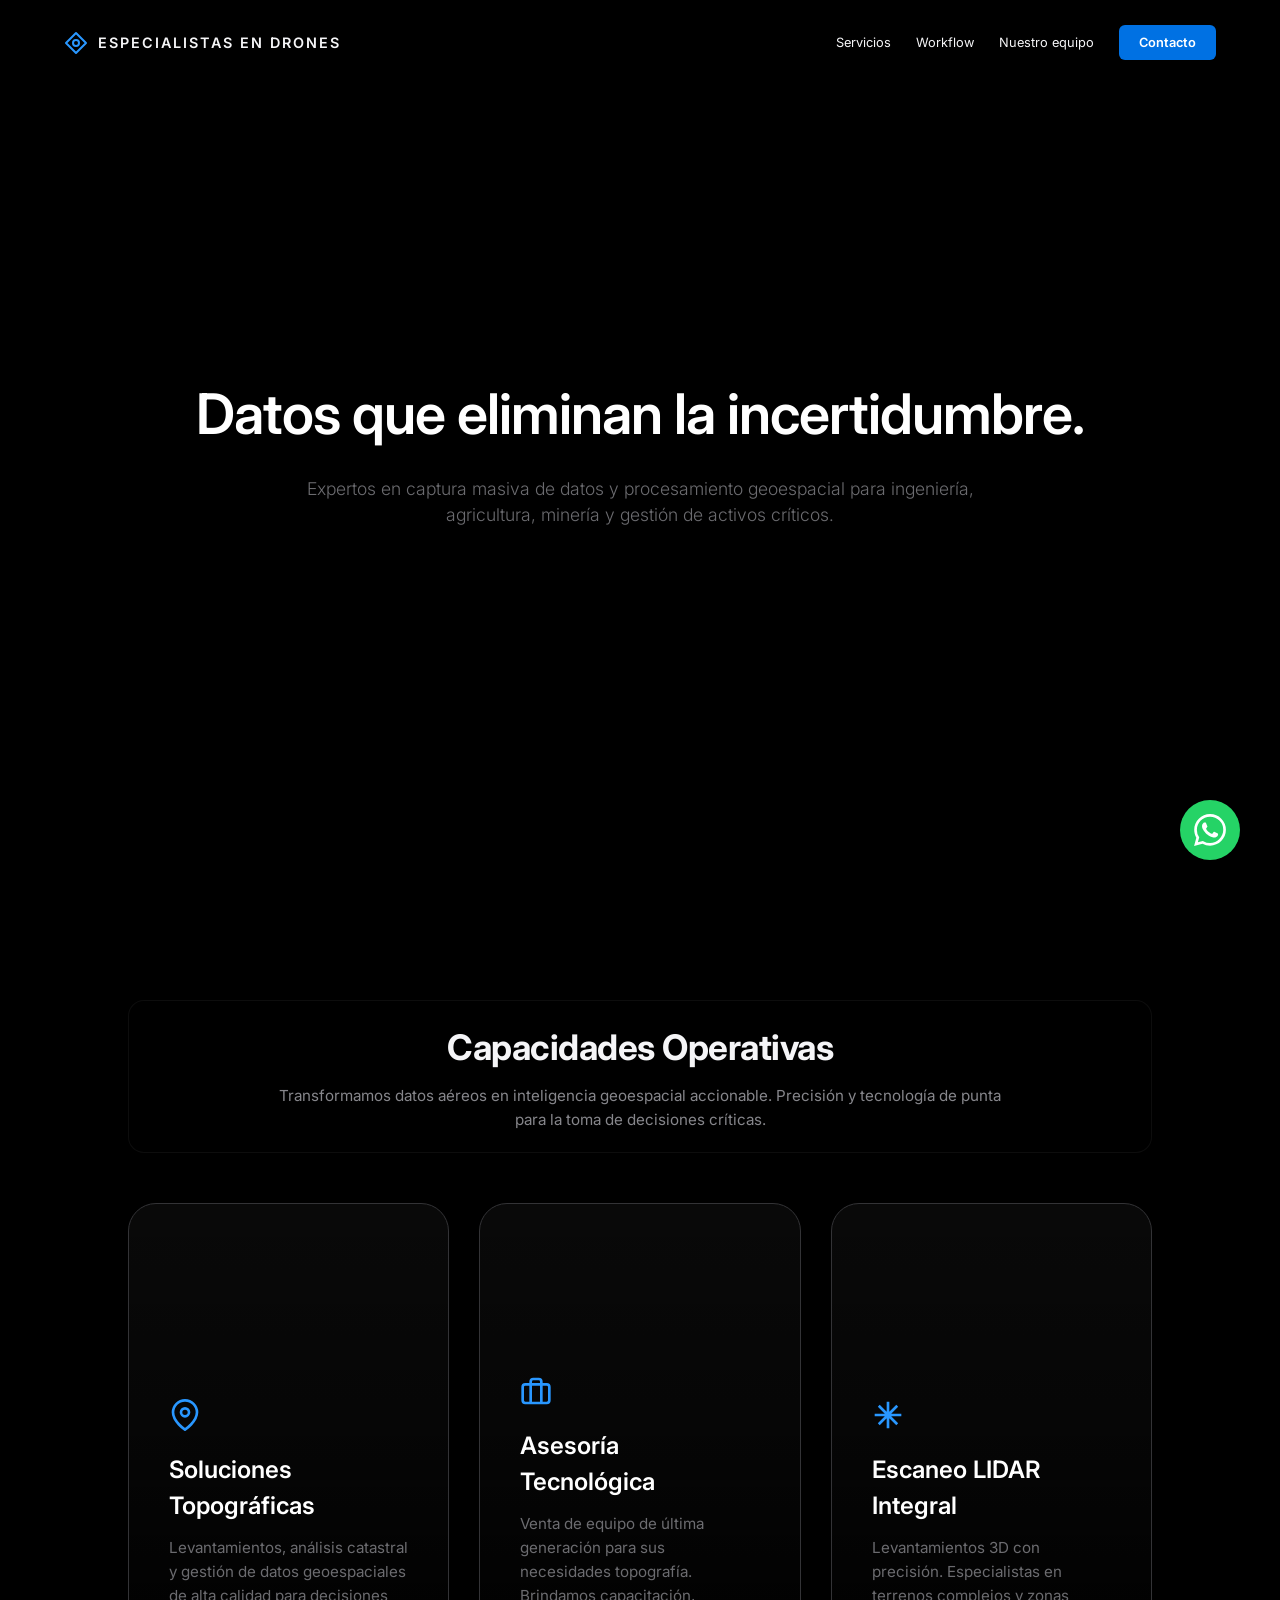
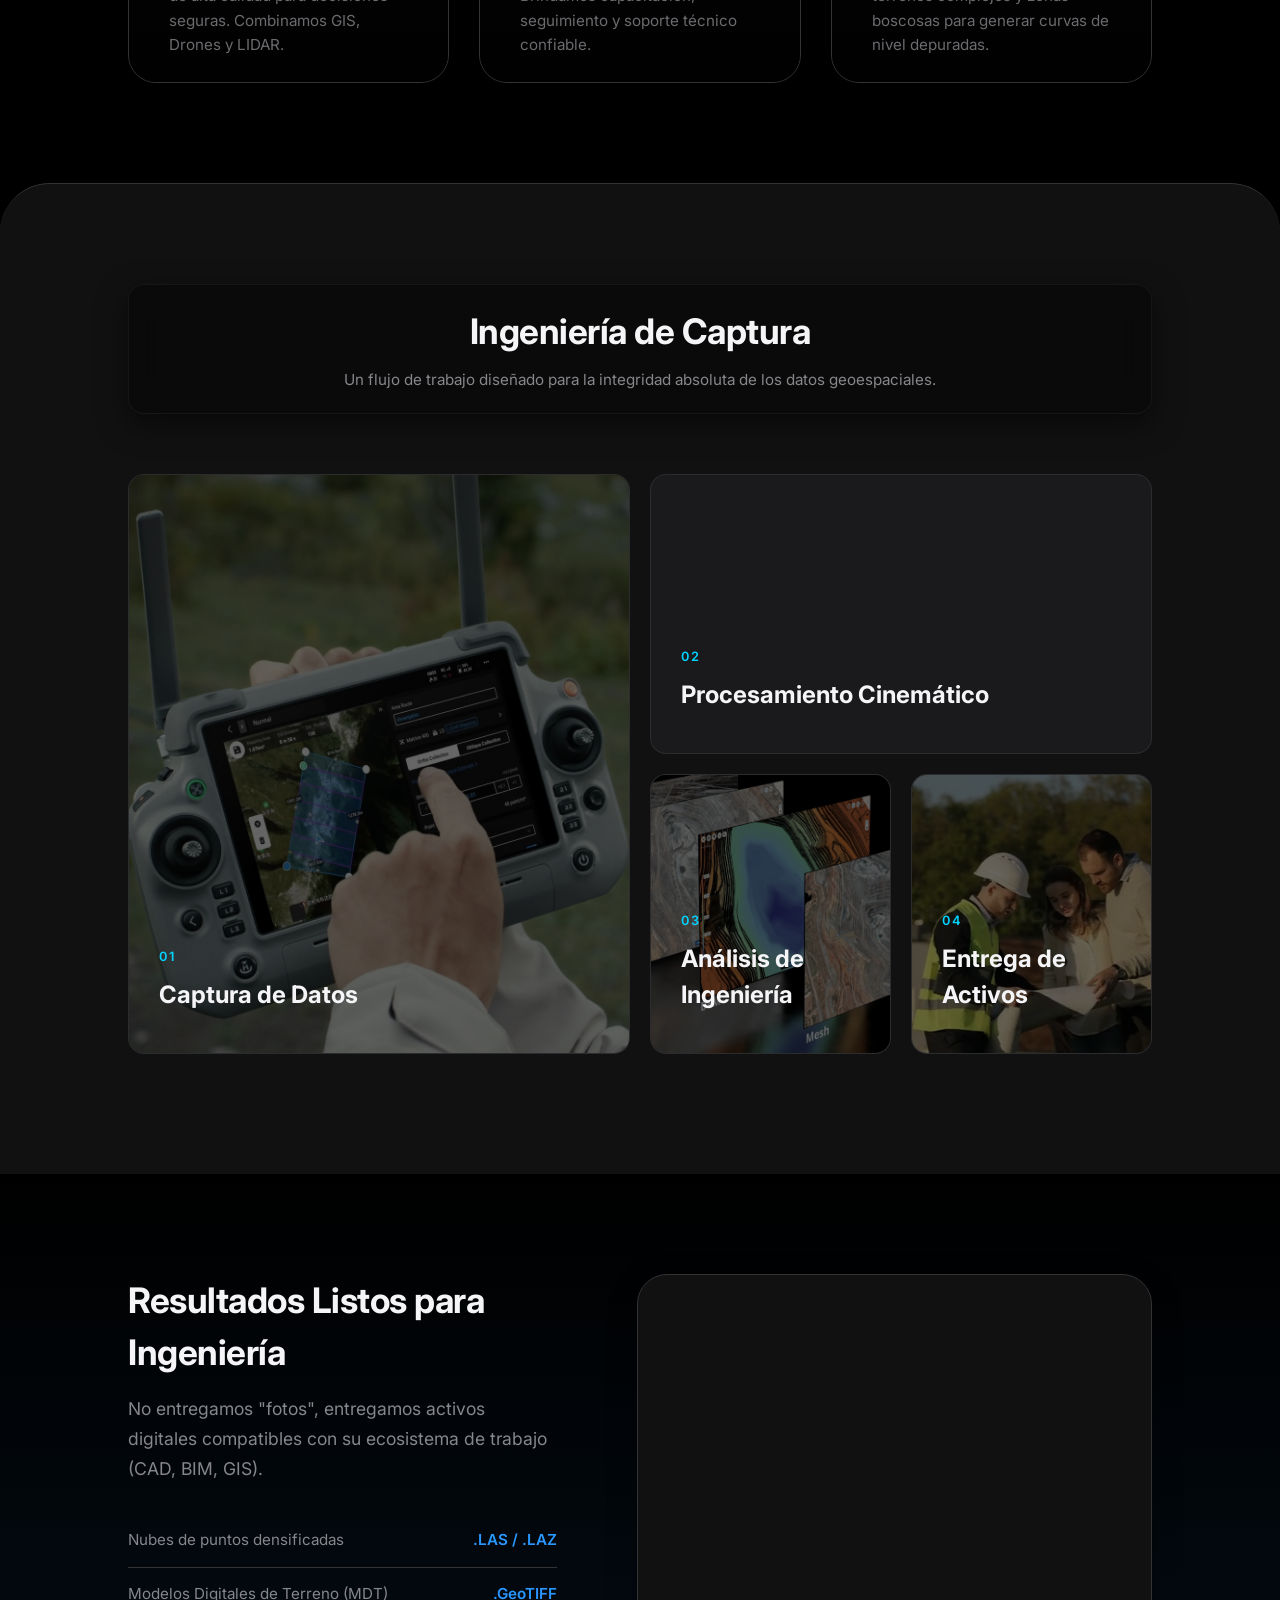
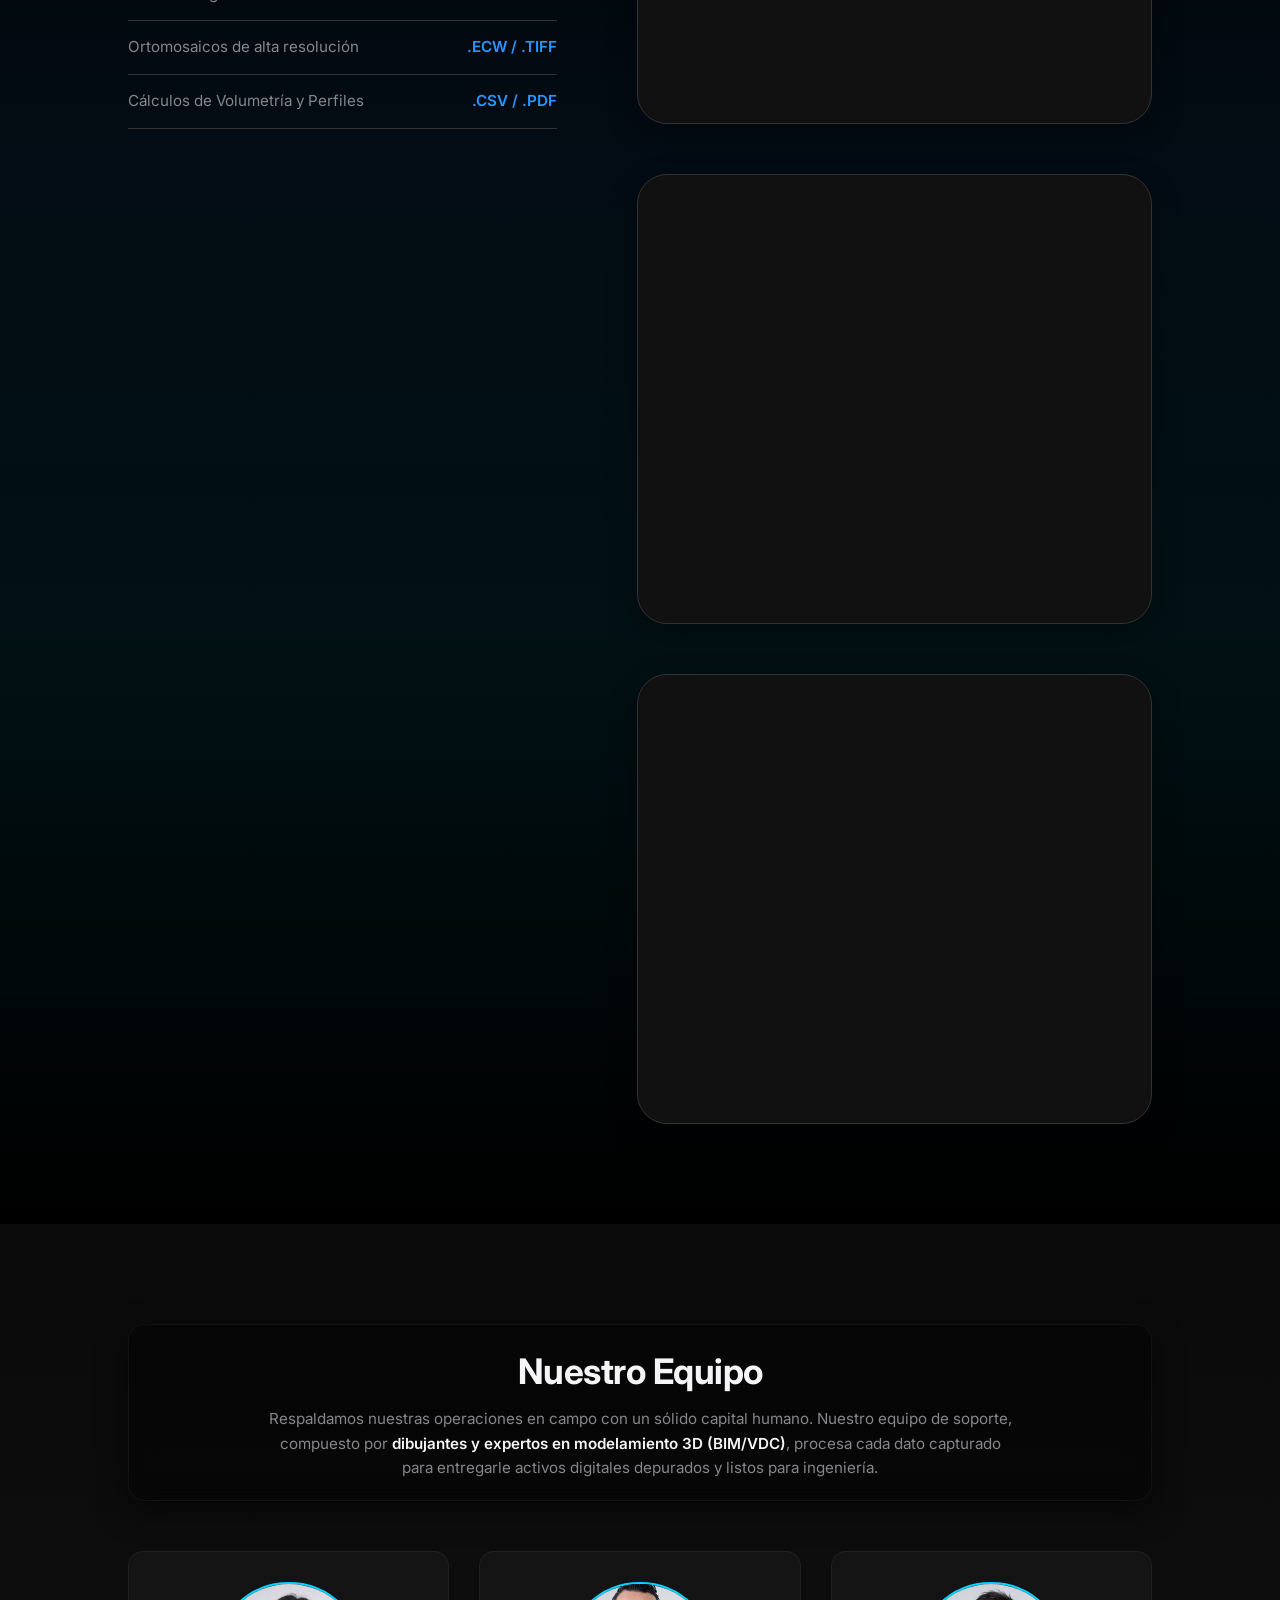
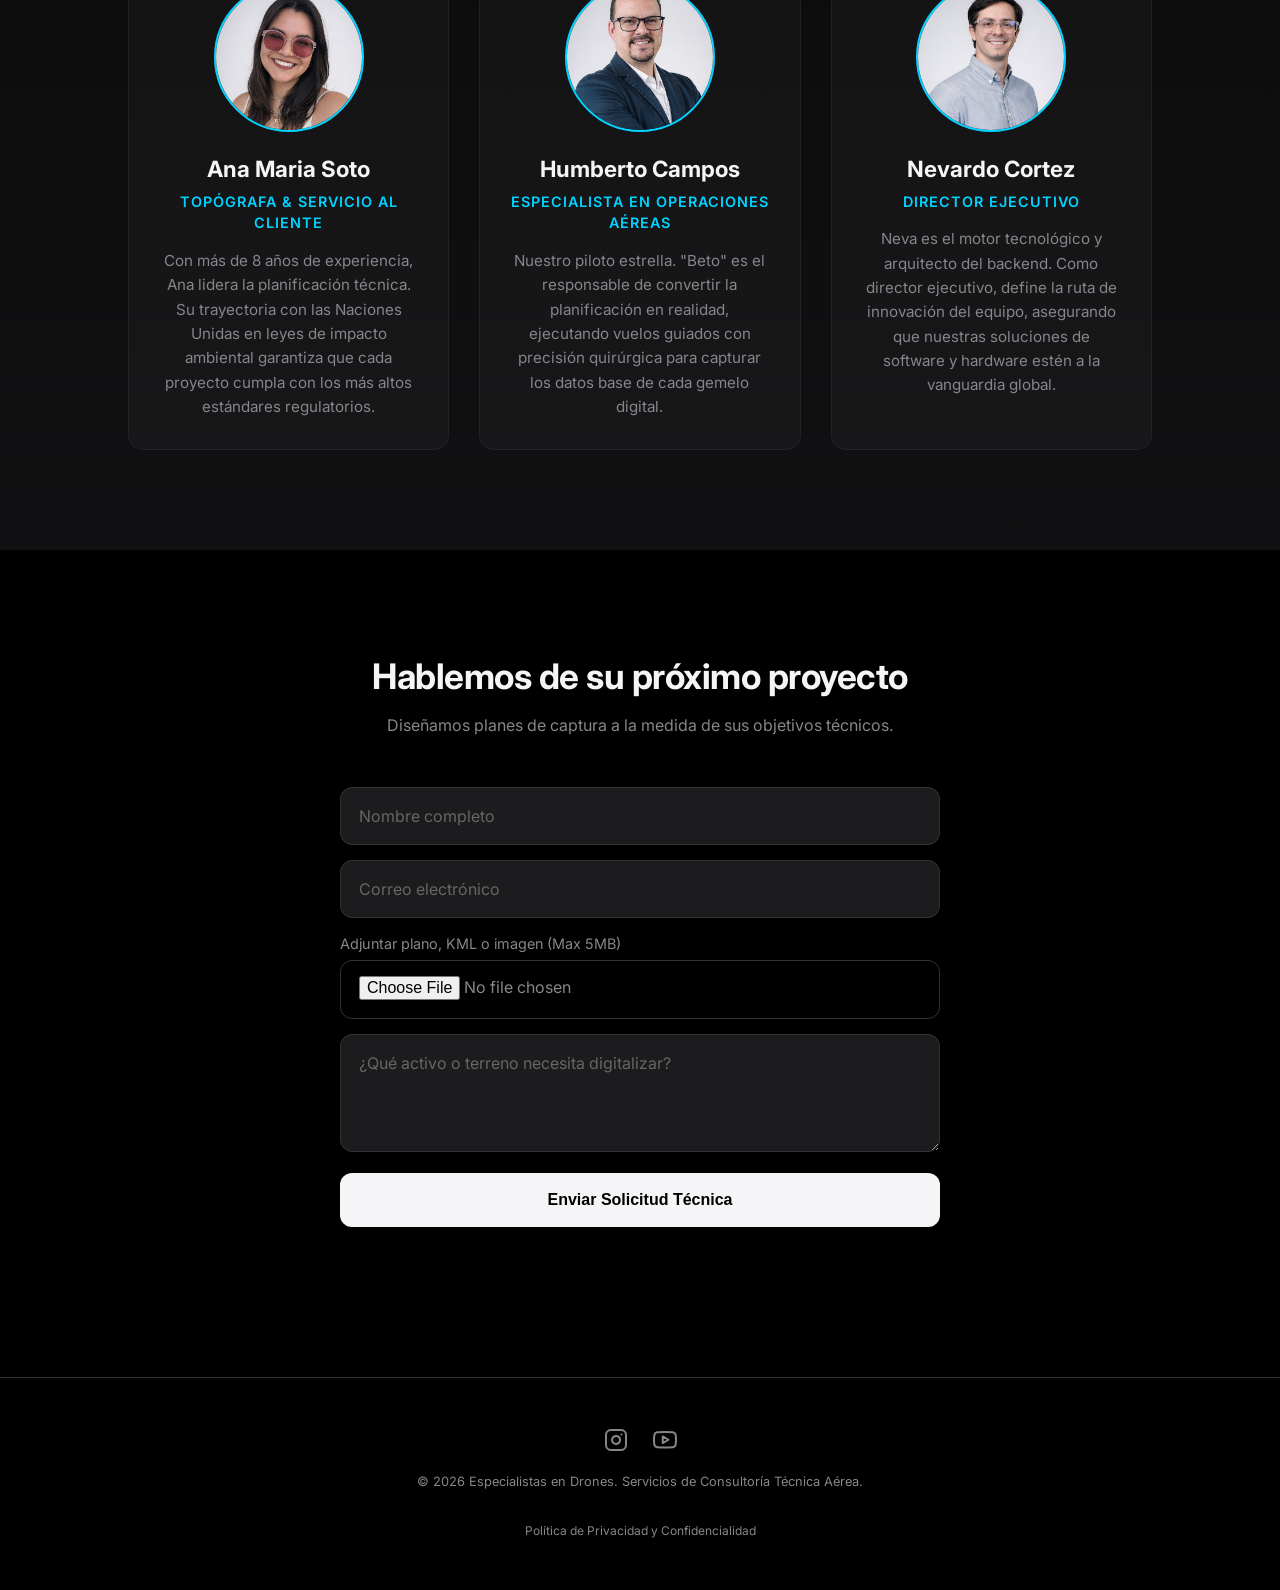
==== index.html @ 4f41a4c0 "Fucking legend" ====
<!DOCTYPE html>
<html lang="es">
<head>
    <meta charset="UTF-8">
    <meta name="viewport" content="width=device-width, initial-scale=1.0">
    <title>Consultoría en Inteligencia Aérea | Especialistas en Drones</title>
    
    <meta name="description" content="Expertos en captura masiva de datos y procesamiento geoespacial con drones para ingeniería, agricultura, minería y gestión de activos críticos en Costa Rica.">
    <meta name="keywords" content="drones, topografía, fotogrametría, LiDAR, inspección industrial, Costa Rica, gemelos digitales, agricultura de precisión">
    <meta name="author" content="Especialistas en Drones">

    <meta property="og:type" content="website">
    <meta property="og:url" content="https://www.especialistasendrones.com/">
    <meta property="og:title" content="Inteligencia Aérea y Especialistas en Drones">
    <meta property="og:description" content="Datos que eliminan la incertidumbre. Captura masiva de datos con drones para proyectos de alta precisión.">
    <meta property="og:image" content="https://www.especialistasendrones.com/media/preview.png">

    <script async src="https://www.googletagmanager.com/gtag/js?id=G-Q9BWERW66V"></script>
    
    <link href="https://fonts.googleapis.com/css2?family=Inter:wght@300;400;600&display=swap" rel="stylesheet">
    <link rel="icon" type="image/svg+xml" href="media/favicon.svg">
    <link rel="stylesheet" href="styles.css">
    <link rel="manifest" href="manifest.json">
    <link rel="preload" as="image" href="media/preview.png">
    
    <script src="main.js" defer></script>
</head>
<body>

    <div id="preloader">
        <svg class="loader-logo" viewBox="0 0 24 24" fill="none" stroke="#2997ff" stroke-width="2">
            <polygon points="12 2 2 12 12 22 22 12 12 2"></polygon>
            <circle cx="12" cy="12" r="3"></circle>
        </svg>
    </div>

    <nav>
        <a href="#inicio" class="logo">
            <svg viewBox="0 0 24 24" width="24" height="24" fill="none" stroke="currentColor" stroke-width="2" stroke-linecap="round" stroke-linejoin="round">
                <polygon points="12 2 2 12 12 22 22 12 12 2"></polygon>
                <circle cx="12" cy="12" r="3"></circle>
            </svg>
            Especialistas en Drones
        </a>
        <div class="nav-links">
            <a href="#servicios">Servicios</a>
            <a href="#workflow">Workflow</a>
            <a href="#equipo">Nuestro equipo</a>
            <a href="#contacto" class="nav-cta">Contacto</a>
        </div>
    </nav>

    <main>
        <header id="inicio" class="hero">
            <video autoplay loop muted playsinline class="hero-video">
                <source src="media/video/aerial-drone-flight.mp4" type="video/mp4">
                Tu navegador no soporta videos HTML5.
            </video>
            <div class="hero-overlay"></div>
            <div class="hero-content">
                <h1>Datos que eliminan la incertidumbre.</h1>
                <p>Expertos en captura masiva de datos y procesamiento geoespacial para ingeniería, agricultura, minería y gestión de activos críticos.</p>
            </div>
        </header>

        <section id="servicios" class="pilares">
            
            <div class="section-header reveal">
                <h2>Capacidades Operativas</h2>
                <p>Transformamos datos aéreos en inteligencia geoespacial accionable. Precisión y tecnología de punta para la toma de decisiones críticas.</p>
            </div>
            
            <div class="pilar-item reveal delay-1">
                <video loop muted playsinline class="pilar-video-bg">
                    <source src="media/video/soluciones-topograficas.mp4" type="video/mp4">
                </video>
                <div class="pilar-content">
                    <div class="pilar-icon">
                        <svg viewBox="0 0 24 24" width="32" height="32" fill="none" stroke="currentColor" stroke-width="2"><path d="M21 10c0 7-9 13-9 13s-9-6-9-13a9 9 0 0 1 18 0z"></path><circle cx="12" cy="10" r="3"></circle></svg>
                    </div>
                    <h3>Soluciones Topográficas</h3>
                    <p>Levantamientos, análisis catastral y gestión de datos geoespaciales de alta calidad para decisiones seguras. Combinamos GIS, Drones y LIDAR.</p>
                </div>
            </div>

            <div class="pilar-item reveal delay-2">
                <video loop muted playsinline class="pilar-video-bg">
                    <source src="media/video/equipos-topograficos.mp4" type="video/mp4">
                </video>
                <div class="pilar-content">
                    <div class="pilar-icon">
                        <svg viewBox="0 0 24 24" width="32" height="32" fill="none" stroke="currentColor" stroke-width="2"><rect x="2" y="7" width="20" height="14" rx="2" ry="2"></rect><path d="M16 21V5a2 2 0 0 0-2-2h-4a2 2 0 0 0-2 2v16"></path></svg>
                    </div>
                    <h3>Asesoría Tecnológica</h3>
                    <p>Venta de equipo de última generación para sus necesidades topografía. Brindamos capacitación, seguimiento y soporte técnico confiable.</p>
                </div>
            </div>

            <div class="pilar-item reveal delay-3">
                <video loop muted playsinline class="pilar-video-bg">
                    <source src="media/video/escaneo-lidar.mp4" type="video/mp4">
                </video>
                <div class="pilar-content">
                    <div class="pilar-icon">
                        <svg viewBox="0 0 24 24" width="32" height="32" fill="none" stroke="currentColor" stroke-width="2"><path d="M12 2v20M2 12h20M5.07 5.07l13.86 13.86M5.07 18.93L18.93 5.07"></path></svg>
                    </div>
                    <h3>Escaneo LIDAR Integral</h3>
                    <p>Levantamientos 3D con precisión. Especialistas en terrenos complejos y zonas boscosas para generar curvas de nivel depuradas.</p>
                </div>
            </div>

        </section>

        <section id="workflow" class="workflow">
            <div class="section-header reveal">
                <h2>Ingeniería de Captura</h2>
                <p>Un flujo de trabajo diseñado para la integridad absoluta de los datos geoespaciales.</p>
            </div>

            <div class="bento-grid">
                <div class="bento-item step-captura reveal">
                    <div class="bento-bg" style="background-image: url('media/images/workflow-1.jpg');"></div>
                    <div class="bento-content">
                        <span class="step-num">01</span>
                        <h3>Captura de Datos</h3>
                        <div class="bento-hover-info">
                            <p>Planificación de vuelo autónomo optimizado. Utilizamos sensores LiDAR de grado topográfico y fotogrametría de alta resolución para capturar cada detalle del terreno.</p>
                        </div>
                    </div>
                </div>

                <div class="bento-item step-proceso reveal delay-1">
                    <div class="bento-bg" style="background-image: url('media/images/workflow-2.jpg');"></div>
                    <div class="bento-content">
                        <span class="step-num">02</span>
                        <h3>Procesamiento Cinemático</h3>
                        <div class="bento-hover-info">
                            <p>Computación de nubes de puntos con correcciones PPK/RTK para garantizar precisión y fidelidad absoluta en el modelo digital.</p>
                        </div>
                    </div>
                </div>

                <div class="bento-item step-analisis reveal delay-2">
                    <div class="bento-bg" style="background-image: url('media/images/workflow-3.jpg');"></div>
                    <div class="bento-content">
                        <span class="step-num">03</span>
                        <h3>Análisis de Ingeniería</h3>
                        <div class="bento-hover-info">
                            <p>Interpretación técnica de los activos, generación de curvas de nivel depuradas y reportes de volumen específicos para su industria.</p>
                        </div>
                    </div>
                </div>

                <div class="bento-item step-entrega reveal delay-3">
                    <div class="bento-bg" style="background-image: url('media/images/workflow-4.jpg');"></div>
                    <div class="bento-content">
                        <span class="step-num">04</span>
                        <h3>Entrega de Activos</h3>
                        <div class="bento-hover-info">
                            <p>Despliegue de resultados en formatos nativos (CAD, GIS, BIM) listos para la toma de decisiones inmediata.</p>
                        </div>
                    </div>
                </div>
            </div>
        </section>

        <section class="entregables reveal">
            <div class="entregables-texto">
                <h2>Resultados Listos para Ingeniería</h2>
                <p>No entregamos "fotos", entregamos activos digitales compatibles con su ecosistema de trabajo (CAD, BIM, GIS).</p>
                <ul class="file-list">
                    <li>Nubes de puntos densificadas <span class="file-type">.LAS / .LAZ</span></li>
                    <li>Modelos Digitales de Terreno (MDT) <span class="file-type">.GeoTIFF</span></li>
                    <li>Ortomosaicos de alta resolución <span class="file-type">.ECW / .TIFF</span></li>
                    <li>Cálculos de Volumetría y Perfiles <span class="file-type">.CSV / .PDF</span></li>
                </ul>
            </div>
            
            <div class="entregables-media">
                <div class="mesh-container">
                    <iframe width="650" height="400"
                        frameborder="0" scrolling="no" allowfullscreen allow="autoplay; xr-spatial-tracking"
                        src="https://arcg.is/0OzL5L0">
                    </iframe>
                </div>
                
                <div class="mesh-container">
                    <iframe title="Topographic Drone Mapping 2" 
                        frameborder="0" allowfullscreen allow="autoplay; fullscreen; xr-spatial-tracking" 
                        src="https://sketchfab.com/models/1a8837d2c77f4400a0893ae1c15e305-7/embed?autostart=0&ui_theme=dark&ui_infos=0">
                    </iframe>
                </div>

                <div class="mesh-container">
                    <iframe title="Topographic Drone Mapping 3" 
                        frameborder="0" allowfullscreen allow="autoplay; fullscreen; xr-spatial-tracking" 
                        src="https://sketchfab.com/models/1a8837d2c77f4400a0893ae1c15e305-7/embed?autostart=0&ui_theme=dark&ui_infos=0">
                    </iframe>
                </div>
            </div>
        </section>

        <section id="equipo" class="team-section">
            <div class="section-header reveal">
                <h2>Nuestro Equipo</h2>
                <p>Respaldamos nuestras operaciones en campo con un sólido capital humano. Nuestro equipo de soporte, compuesto por <b>dibujantes y expertos en modelamiento 3D (BIM/VDC)</b>, procesa cada dato capturado para entregarle activos digitales depurados y listos para ingeniería.</p>
            </div>

            <div class="team-grid">
                <div class="team-card reveal delay-1">
                    <div class="member-img-container">
                        <img src="media/images/team/Ana.jpeg" alt="Ana Maria Soto" class="member-img">
                    </div>
                    <div class="member-info">
                        <h3>Ana Maria Soto</h3>
                        <span class="role">Topógrafa & Servicio al Cliente</span>
                        <p>Con más de 8 años de experiencia, Ana lidera la planificación técnica. Su trayectoria con las Naciones Unidas en leyes de impacto ambiental garantiza que cada proyecto cumpla con los más altos estándares regulatorios.</p>
                    </div>
                </div>

                <div class="team-card reveal delay-2">
                    <div class="member-img-container">
                        <img src="media/images/team/Beto.jpeg" alt="Humberto Campos" class="member-img">
                    </div>
                    <div class="member-info">
                        <h3>Humberto Campos</h3>
                        <span class="role">Especialista en Operaciones Aéreas</span>
                        <p>Nuestro piloto estrella. "Beto" es el responsable de convertir la planificación en realidad, ejecutando vuelos guiados con precisión quirúrgica para capturar los datos base de cada gemelo digital.</p>
                    </div>
                </div>

                <div class="team-card reveal delay-3">
                    <div class="member-info">
                        <div class="member-img-container">
                            <img src="media/images/team/Neva.jpeg" alt="Nevardo Cortez" class="member-img">
                        </div>
                        <h3>Nevardo Cortez</h3>
                        <span class="role">Director Ejecutivo</span>
                        <p>Neva es el motor tecnológico y arquitecto del backend. Como director ejecutivo, define la ruta de innovación del equipo, asegurando que nuestras soluciones de software y hardware estén a la vanguardia global.</p>
                    </div>
                </div>
            </div>
        </section>

        <section id="contacto" class="contact">
            <h2>Hablemos de su próximo proyecto</h2>
            <p>Diseñamos planes de captura a la medida de sus objetivos técnicos.</p>
            <div class="form-card reveal">
                <form id="mi-formulario">
                    <input type="text" id="nombre" placeholder="Nombre completo" required>
                    <input type="email" id="email" placeholder="Correo electrónico" required>
                    
                    <label style="display: block; margin-bottom: 5px; color: var(--text-muted); font-size: 0.9rem;">Adjuntar plano, KML o imagen (Max 5MB)</label>
                    <input type="file" id="archivo" accept=".pdf,.kml,.kmz,.dwg,.jpg,.png" style="background: var(--bg-main); cursor: pointer; color: var(--text-muted); padding-top: 15px;">
                    
                    <textarea rows="4" id="mensaje" placeholder="¿Qué activo o terreno necesita digitalizar?" required></textarea>
                    <button type="submit" id="btn-submit" class="btn-submit">Enviar Solicitud Técnica</button>
                </form>
            </div>
        </section>
    </main>

    <footer>
        <div class="social-links">
            <a href="https://instagram.com/tu_usuario" target="_blank" rel="noopener noreferrer" aria-label="Instagram">
                <svg viewBox="0 0 24 24" width="24" height="24" stroke="currentColor" stroke-width="2" fill="none" stroke-linecap="round" stroke-linejoin="round"><rect x="2" y="2" width="20" height="20" rx="5" ry="5"></rect><path d="M16 11.37A4 4 0 1 1 12.63 8 4 4 0 0 1 16 11.37z"></path><line x1="17.5" y1="6.5" x2="17.51" y2="6.5"></line></svg>
            </a>
            <a href="https://youtube.com/tu_canal" target="_blank" rel="noopener noreferrer" aria-label="YouTube">
                <svg viewBox="0 0 24 24" width="24" height="24" stroke="currentColor" stroke-width="2" fill="none" stroke-linecap="round" stroke-linejoin="round"><path d="M22.54 6.42a2.78 2.78 0 0 0-1.94-2C18.88 4 12 4 12 4s-6.88 0-8.6.46a2.78 2.78 0 0 0-1.94 2A29 29 0 0 0 1 11.75a29 29 0 0 0 .46 5.33A2.78 2.78 0 0 0 3.4 19c1.72.46 8.6.46 8.6.46s6.88 0 8.6-.46a2.78 2.78 0 0 0 1.94-2 29 29 0 0 0 .46-5.25 29 29 0 0 0-.46-5.33z"></path><polygon points="9.75 15.02 15.5 11.75 9.75 8.48 9.75 15.02"></polygon></svg>
            </a>
        </div>
        <p>&copy; 2026 Especialistas en Drones. Servicios de Consultoría Técnica Aérea.</p>

        <p style="margin-top: 10px;">
            <a href="privacidad.html" style="color: var(--text-muted); text-decoration: none; font-size: 0.75rem; transition: color 0.3s;">
                Política de Privacidad y Confidencialidad
            </a>
        </p>
        
        <a href="https://wa.me/50683530842?text=Hola,%20me%20gustaría%20solicitar%20información." class="whatsapp-float" target="_blank" rel="noopener noreferrer">
            <svg viewBox="0 0 24 24" width="32" height="32" fill="white"><path d="M17.472 14.382c-.297-.149-1.758-.867-2.03-.967-.273-.099-.471-.148-.67.15-.197.297-.767.966-.94 1.164-.173.199-.347.223-.644.075-.297-.15-1.255-.463-2.39-1.475-.883-.788-1.48-1.761-1.653-2.059-.173-.297-.018-.458.13-.606.134-.133.298-.347.446-.52.149-.174.198-.298.298-.497.099-.198.05-.371-.025-.52-.075-.149-.669-1.612-.916-2.207-.242-.579-.487-.5-.669-.51a12.8 12.8 0 0 0-.57-.01c-.198 0-.52.074-.792.372-.272.297-1.04 1.016-1.04 2.479 0 1.462 1.065 2.875 1.213 3.074.149.198 2.096 3.2 5.077 4.487.709.306 1.262.489 1.694.625.712.227 1.36.195 1.871.118.571-.085 1.758-.719 2.006-1.413.248-.694.248-1.289.173-1.413-.074-.124-.272-.198-.57-.347m-5.421 7.403h-.004a9.87 9.87 0 0 1-5.031-1.378l-.361-.214-3.741.982.998-3.648-.235-.374a9.86 9.86 0 0 1-1.51-5.26c.001-5.45 4.436-9.884 9.888-9.884 2.64 0 5.122 1.03 6.988 2.898a9.825 9.825 0 0 1 2.893 6.994c-.003 5.45-4.437 9.884-9.885 9.884m8.413-18.297A11.815 11.815 0 0 0 12.05 0C5.495 0 .16 5.335.157 11.892c0 2.096.547 4.142 1.588 5.945L.057 24l6.305-1.654a11.882 11.882 0 0 0 5.683 1.448h.005c6.554 0 11.89-5.335 11.893-11.893a11.821 11.821 0 0 0-3.48-8.413Z"/></svg>
        </a>
    </footer>

</body>
</html>
---- styles.css ----
/* ========================================= */
/* PALETA DARK MODE & VARIABLES              */
/* ========================================= */

#preloader {
    position: fixed; top: 0; left: 0; width: 100%; height: 100%;
    background: #000; z-index: 9999; display: flex; justify-content: center; align-items: center;
    transition: opacity 0.6s ease, visibility 0.6s;
}
.loader-logo { width: 50px; animation: pulse-blue 1.5s infinite ease-in-out; }

@keyframes pulse-blue {
    0%, 100% { transform: scale(1); filter: drop-shadow(0 0 5px var(--accent-blue)); }
    50% { transform: scale(1.2); filter: drop-shadow(0 0 20px var(--accent-blue)); }
}

:root {
    --bg-main: #000000;
    --bg-secondary: #111111;
    --bg-tertiary: #1c1c1e;
    --text-main: #f5f5f7;
    --text-muted: #86868b;
    --accent-blue: #2997ff;
    --accent: #00d4ff; 
    --border: #333336;
}

* { margin: 0; padding: 0; box-sizing: border-box; scroll-behavior: smooth; }

body { 
    font-family: 'Inter', sans-serif; 
    color: var(--text-main); 
    line-height: 1.5; 
    background: var(--bg-main);
    -webkit-font-smoothing: antialiased; 
}

/* ========================================= */
/* TIPOGRAFÍA GLOBAL & EFECTO STICKY (GLASS) */
/* ========================================= */
h2 { font-size: 2.2rem; color: var(--text-main); margin-bottom: 10px; letter-spacing: -0.5px; }

.section-header { 
    text-align: center; 
    width: 100%;
    margin: 0 auto 40px auto; 
    
    /* Magia del Sticky Scroll */
    position: sticky;
    top: 68px; 
    z-index: 20;
    padding: 20px 5%;
    
    /* Efecto Transparente / Glassmorphism */
    background: rgba(0, 0, 0, 0.4); 
    backdrop-filter: blur(16px);
    -webkit-backdrop-filter: blur(16px);
    border-radius: 16px; 
    border: 1px solid rgba(255, 255, 255, 0.05); 
    box-shadow: 0 10px 30px rgba(0,0,0,0.5);
}

.section-header p {
    max-width: 750px;
    margin: 10px auto 0;
    line-height: 1.6;
    font-size: 0.95rem;
    color: var(--text-muted);
}

.section-header b {
    color: var(--text-main); 
    font-weight: 600;
}

/* Regla para que el título en Servicios ocupe todo el ancho del Grid */
.pilares .section-header {
    grid-column: 1 / -1;
    margin-bottom: 20px;
}

/* ========================================= */
/* NAVEGACIÓN                                */
/* ========================================= */
nav {
    position: fixed; width: 100%; display: flex; justify-content: space-between; align-items: center;
    padding: 25px 5%; /* Un poco más despacio al inicio para que respire */
    background: transparent; /* Totalmente transparente arriba */
    z-index: 1000;
    border-bottom: 1px solid transparent; /* Sin línea abajo al inicio */
    transition: all 0.4s ease; /* Transición súper suave */
}

/* Esta clase se agregará dinámicamente con JavaScript al hacer scroll */
nav.nav-scrolled {
    padding: 15px 5%; /* Se hace un poquito más delgada al bajar */
    background: rgba(0, 0, 0, 0.85); 
    backdrop-filter: blur(20px);
    -webkit-backdrop-filter: blur(20px);
    border-bottom: 1px solid var(--border);
}

.logo { font-weight: 600; font-size: 0.9rem; letter-spacing: 2px; text-decoration: none; color: var(--text-main); text-transform: uppercase; display: flex; align-items: center;}
.logo svg { margin-right: 10px; color: var(--accent-blue); }

.nav-links { display: flex; align-items: center; }
.nav-links a { text-decoration: none; color: var(--text-main); margin-left: 25px; font-size: 0.8rem; font-weight: 400; transition: color 0.3s; }
.nav-links a:hover { color: var(--accent-blue); }

.nav-links .nav-cta {
    background-color: #0071e3; 
    color: #ffffff !important; 
    padding: 8px 20px;
    border-radius: 6px; 
    font-weight: 600;
    margin-left: 25px;
    transition: background-color 0.3s ease, transform 0.2s ease;
}
.nav-links .nav-cta:hover {
    background-color: #005bb5; 
    color: #ffffff;
    transform: scale(1.05); 
}

/* ========================================= */
/* HERO SECTION                              */
/* ========================================= */
.hero {
    height: 100vh; position: relative; display: flex; flex-direction: column; justify-content: center; align-items: center;
    text-align: center; padding: 0 10%; overflow: hidden; 
}
.hero-video { position: absolute; top: 0; left: 0; width: 100%; height: 100%; object-fit: cover; z-index: 0; opacity: 0.7; }
.hero-overlay {
    position: absolute; top: 0; left: 0; width: 100%; height: 100%;
    background: linear-gradient(to bottom, rgba(0,0,0,0.3) 0%, rgba(0,0,0,0.8) 100%); z-index: 1;
}
.hero-content { position: relative; z-index: 2; color: white; }
.hero-content h1 { font-size: clamp(2rem, 5vw, 3.5rem); font-weight: 600; margin-bottom: 20px; letter-spacing: -1px; }
.hero-content p { font-size: 1.1rem; opacity: 0.8; max-width: 750px; font-weight: 300; margin: 0 auto; color: var(--text-muted); }

/* ========================================= */
/* SERVICIOS (PILARES)                       */
/* ========================================= */
.pilares {
    display: grid; 
    grid-template-columns: repeat(auto-fit, minmax(320px, 1fr));
    gap: 30px; 
    padding: 100px 10%; 
    background: var(--bg-main);
}

.pilar-item {
    position: relative;
    background: #090909;
    border-radius: 28px; 
    border: 1px solid var(--border);
    transition: all 0.6s cubic-bezier(0.23, 1, 0.32, 1);
    overflow: hidden;
    display: flex;
    flex-direction: column;
    justify-content: flex-end;
    height: 480px; 
    cursor: pointer;
}

.pilar-video-bg {
    position: absolute; top: 0; left: 0; width: 100%; height: 100%; object-fit: cover;
    z-index: 0; opacity: 0.4; transition: all 0.8s ease; filter: grayscale(30%);
}

.pilar-item::after {
    content: ''; position: absolute; inset: 0;
    background: linear-gradient(to top, rgba(0,0,0,0.95) 0%, rgba(0,0,0,0.4) 50%, transparent 100%);
    z-index: 1; transition: opacity 0.6s ease;
}

.pilar-content {
    position: relative; z-index: 2; padding: 40px;
    transform: translateY(15px); transition: transform 0.6s cubic-bezier(0.23, 1, 0.32, 1);
}

.pilar-icon { color: var(--accent-blue); margin-bottom: 15px; transition: all 0.5s ease; }
.pilar-item h3 { 
    font-size: 1.5rem; 
    margin-bottom: 12px; 
    color: #ffffff; 
    font-weight: 600; 
    transition: transform 0.4s ease, color 0.4s ease; 
}
.pilar-item p { font-size: 0.95rem; color: var(--text-muted); line-height: 1.6; opacity: 0.8; transition: opacity 0.5s ease; }
.pilar-item video { opacity: 0.6; transition: opacity 0.4s ease; }

.pilar-item:hover { 
    transform: translateY(-10px); 
    border-color: rgba(41, 151, 255, 0.5); 
    box-shadow: 0 20px 40px rgba(0,0,0,0.4); 
}
.pilar-item:hover h3 {
    transform: translateY(-5px); 
    color: var(--accent);
}
.pilar-item:hover .pilar-video-bg { opacity: 0.7; transform: scale(1.1); filter: grayscale(0%); }
.pilar-item:hover .pilar-content { transform: translateY(0); }
.pilar-item:hover .pilar-icon { transform: scale(1.1); filter: drop-shadow(0 0 12px var(--accent-blue)); }
.pilar-item:hover p { opacity: 1; color: #ffffff; }
.pilar-item:hover video { opacity: 1; }

/* ========================================= */
/* WORKFLOW (BENTO GRID)                     */
/* ========================================= */
.workflow { padding: 100px 10%; background: var(--bg-secondary); border-radius: 50px 50px 0 0; border-top: 1px solid var(--border); }
.workflow p { color: var(--text-muted); }

.bento-grid {
    display: grid;
    grid-template-columns: repeat(4, 1fr);
    grid-template-rows: repeat(2, 280px);
    gap: 20px;
    padding: 20px 0; /* Ajustado porque el contenedor padre ya tiene padding lateral */
    margin-top: 20px;
}

.step-captura { grid-area: 1 / 1 / 3 / 3; } 
.step-proceso { grid-area: 1 / 3 / 2 / 5; } 
.step-analisis { grid-area: 2 / 3 / 3 / 4; } 
.step-entrega { grid-area: 2 / 4 / 3 / 5; }  

.bento-item {
    position: relative; border-radius: 16px; overflow: hidden; background: #1a1a1c;
    border: 1px solid rgba(255,255,255,0.08);
}

.bento-bg {
    position: absolute; top: 0; left: 0; width: 100%; height: 100%; background-size: cover; background-position: center;
    filter: brightness(0.4) saturate(0.8); transition: transform 0.6s ease, filter 0.4s ease;
}

.bento-content {
    position: relative; z-index: 2; padding: 30px; height: 100%;
    display: flex; flex-direction: column; justify-content: flex-end;
}

.bento-item h3 { font-size: 1.5rem; margin: 10px 0; transition: transform 0.4s ease; }
.step-num { font-size: 0.8rem; font-weight: 600; color: var(--accent); letter-spacing: 2px; }

.bento-hover-info {
    max-height: 0; opacity: 0; overflow: hidden; transition: all 0.5s cubic-bezier(0.4, 0, 0.2, 1);
}
.bento-hover-info p { font-size: 0.9rem; color: var(--text-muted); line-height: 1.5; margin-top: 15px; }

.bento-item:hover .bento-bg { transform: scale(1.1); filter: brightness(0.2); }
.bento-item:hover .bento-hover-info { max-height: 200px; opacity: 1; }
.bento-item:hover h3 { transform: translateY(-5px); color: var(--accent); }

/* ========================================= */
/* ENTREGABLES & MODELO 3D (Sticky + Gradiente) */
/* ========================================= */
.entregables { 
    padding: 100px 10%; 
    display: grid; 
    grid-template-columns: 1fr 1.2fr; 
    gap: 80px; 
    align-items: start; 
    
    /* TRUCO DEL GRADIENTE AL HACER SCROLL */
    /* Empieza negro, pasa por azul corporativo, luego cyan, y termina negro */
    background: linear-gradient(
        to bottom, 
        var(--bg-main) 0%, 
        rgba(41, 151, 255, 0.08) 35%, /* Brillo azul sutil para el modelo 1 y 2 */
        rgba(0, 212, 255, 0.08) 65%,  /* Brillo cyan sutil para el modelo 2 y 3 */
        var(--bg-main) 100%           /* Vuelve a fundirse con el negro al llegar al equipo */
    );
}

/* El contenedor de texto que se quedará fijo */
.entregables-texto {
    position: sticky;
    top: 150px; /* Queda fijado debajo de la barra de navegación */
}

.entregables-texto h2 { font-size: 2.2rem; color: var(--text-main); margin-bottom: 15px; }
.entregables-texto p { color: var(--text-muted); font-size: 1.1rem; line-height: 1.7; }

.file-list { list-style: none; margin-top: 30px; }
.file-list li { padding: 15px 0; border-bottom: 1px solid var(--border); display: flex; justify-content: space-between; font-size: 0.95rem; color: var(--text-muted); }
.file-type { font-weight: 600; color: var(--accent-blue); }

/* Contenedor derecho que agrupa los iframes */
.entregables-media {
    display: flex;
    flex-direction: column;
    gap: 50px; /* Espacio vertical entre cada modelo 3D */
}

.mesh-container {
    background: var(--bg-secondary); 
    border-radius: 30px; 
    display: flex; 
    align-items: center; 
    justify-content: center; 
    overflow: hidden; 
    width: 100%; 
    height: 450px; /* Modelos un poco más altos para que luzcan */
    border: 1px solid var(--border);
    box-shadow: 0 10px 30px rgba(0,0,0,0.3); /* Sombra para que destaquen */
}
.mesh-container iframe { width: 100%; height: 100%; }

/* ========================================= */
/* SECCIÓN EQUIPO                            */
/* ========================================= */
.team-section { padding: 100px 10%; background: linear-gradient(to bottom, #0a0a0b, #111113); }
.team-grid { display: grid; grid-template-columns: repeat(auto-fit, minmax(300px, 1fr)); gap: 30px; margin-top: 50px; }

.team-card {
    background: rgba(255, 255, 255, 0.03); border: 1px solid rgba(255, 255, 255, 0.05);
    border-radius: 15px; padding: 30px; transition: transform 0.3s ease, border-color 0.3s ease; text-align: center;
}
.team-card:hover { transform: translateY(-10px); border-color: var(--accent); }

.member-img-container {
    width: 150px; height: 150px; margin: 0 auto 20px; border-radius: 50%; overflow: hidden;
    border: 2px solid var(--accent); background: #1a1a1c; 
}
.member-img { width: 100%; height: 100%; object-fit: cover; filter: grayscale(20%); transition: filter 0.3s ease; }
.team-card:hover .member-img { filter: grayscale(0%); }

.member-info h3 { margin: 10px 0 5px; font-size: 1.4rem; color: var(--text-main); }
.member-info .role { display: block; color: var(--accent); font-size: 0.9rem; font-weight: 600; text-transform: uppercase; letter-spacing: 1px; margin-bottom: 15px; }
.member-info p { font-size: 0.95rem; line-height: 1.6; color: var(--text-muted); }

/* ========================================= */
/* CONTACTO Y FORMULARIO                     */
/* ========================================= */
.contact { padding: 100px 10%; text-align: center; background: var(--bg-main); }
.contact p { color: var(--text-muted); margin-top: 10px; }
.form-card { max-width: 600px; margin: 50px auto; text-align: left; }

input, textarea { 
    width: 100%; padding: 18px; margin-bottom: 15px; border: 1px solid var(--border); border-radius: 12px; 
    font-family: inherit; background: var(--bg-tertiary); color: var(--text-main); font-size: 1rem;
}
input::placeholder, textarea::placeholder { color: #666; }
input:focus, textarea:focus { outline: none; border-color: var(--accent-blue); }

.btn-submit { 
    background: var(--text-main); color: var(--bg-main); width: 100%; padding: 18px; border: none; 
    border-radius: 12px; font-weight: 600; cursor: pointer; transition: opacity 0.3s; font-size: 1rem;
}
.btn-submit:hover { opacity: 0.8; }

/* ========================================= */
/* FOOTER Y UTILIDADES                       */
/* ========================================= */
footer { padding: 50px 20px; border-top: 1px solid var(--border); background: var(--bg-main); display: flex; flex-direction: column; align-items: center; gap: 20px; }
footer p { color: var(--text-muted); font-size: 0.8rem; text-align: center; }
.social-links { display: flex; gap: 25px; }
.social-links a { color: var(--text-muted); transition: color 0.3s ease, transform 0.3s ease; display: flex; }
.social-links a:hover { color: var(--text-main); transform: scale(1.15); }

.whatsapp-float {
    position: fixed; width: 60px; height: 60px; bottom: 40px; right: 40px; background-color: #25d366; 
    color: #FFF; border-radius: 50px; text-align: center; box-shadow: 0 4px 15px rgba(0,0,0,0.4); 
    z-index: 1000; display: flex; align-items: center; justify-content: center; 
    transition: transform 0.3s ease, background-color 0.3s ease;
}
.whatsapp-float:hover { transform: scale(1.1); background-color: #20b858; }

.reveal { opacity: 0; transform: translateY(40px); transition: opacity 0.8s cubic-bezier(0.5, 0, 0, 1), transform 0.8s cubic-bezier(0.5, 0, 0, 1); }
.reveal.active { opacity: 1; transform: translateY(0); }
.delay-1 { transition-delay: 0.1s; }
.delay-2 { transition-delay: 0.2s; }
.delay-3 { transition-delay: 0.3s; }

/* ========================================= */
/* RESPONSIVE DESIGN                         */
/* ========================================= */

/* Tableta y estructuras complejas */
@media (max-width: 900px) {
    .entregables { grid-template-columns: 1fr; gap: 40px; } 

    /* Apagamos el Sticky en móviles para que el texto fluya normal arriba de los iframes */
    .entregables-texto { position: relative; top: 0; }
    
    /* Bento Grid Móvil */
    .bento-grid { grid-template-columns: 1fr; grid-template-rows: auto; display: flex; flex-direction: column; }
    .bento-item { height: auto; min-height: 250px; }
    /* UX Vital: Forzamos visible la info del Bento porque no hay Hover en móvil */
    .bento-hover-info { max-height: 300px; opacity: 1; }
    .bento-bg { filter: brightness(0.25); }
    .bento-item h3 { transform: none; color: #ffffff; }
}

/* Móviles pequeños */
@media (max-width: 768px) { 
    nav { flex-direction: column; padding: 15px; gap: 15px; }
    .nav-links { display: flex; flex-wrap: wrap; justify-content: center; gap: 10px; }
    .nav-links a { margin: 0; font-size: 0.85rem; }
    .nav-links .nav-cta { margin-top: 5px; margin-left: 0; }

    /* Se unificaron los paddings móviles y se eliminó la sección borrada */
    .pilares, .workflow, .entregables, .contact, .team-section { padding: 60px 5%; }
    
    .pilares { grid-template-columns: 1fr; }
    .pilar-item { height: 350px; }
    .pilar-item video { opacity: 0.9; }

    .workflow { border-radius: 30px 30px 0 0; }
    .mesh-container { height: 300px; }
    
    .whatsapp-float { width: 50px; height: 50px; bottom: 20px; right: 20px; }
    .whatsapp-float svg { width: 26px; height: 26px; }
}
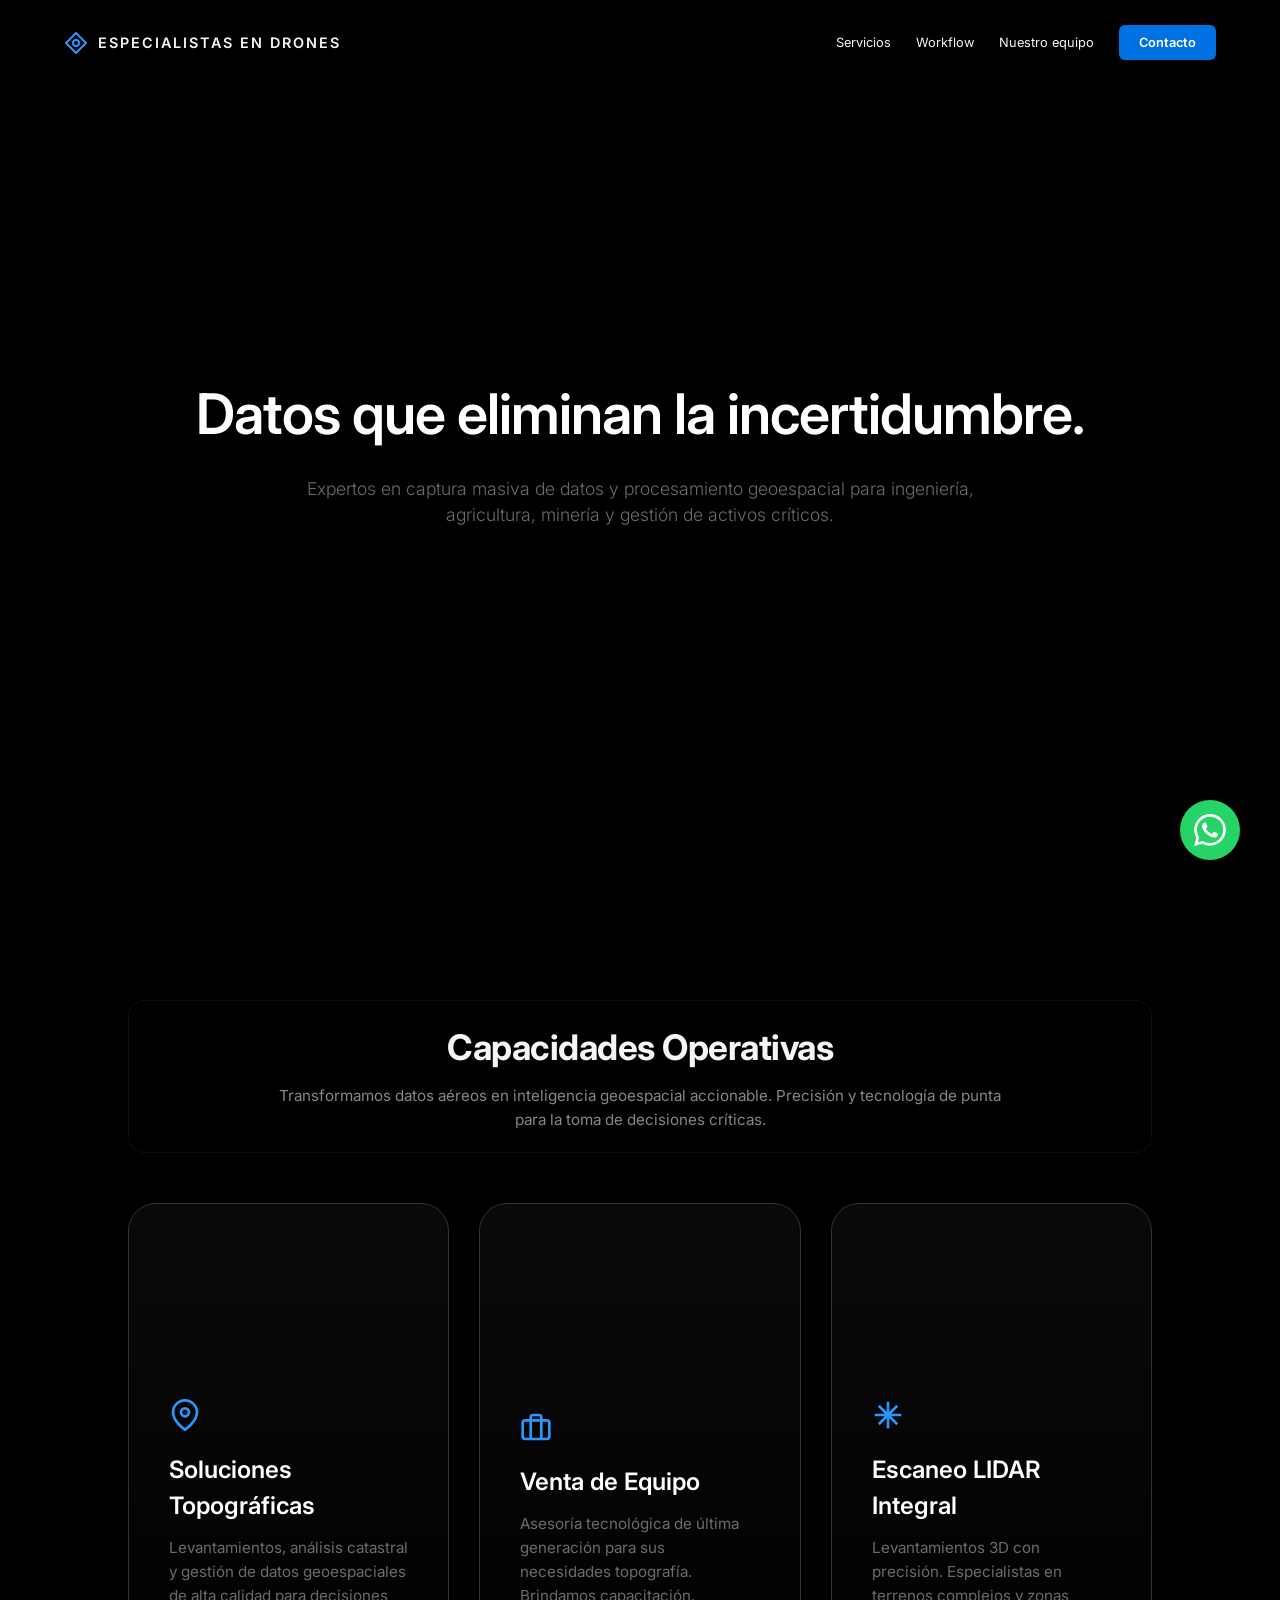
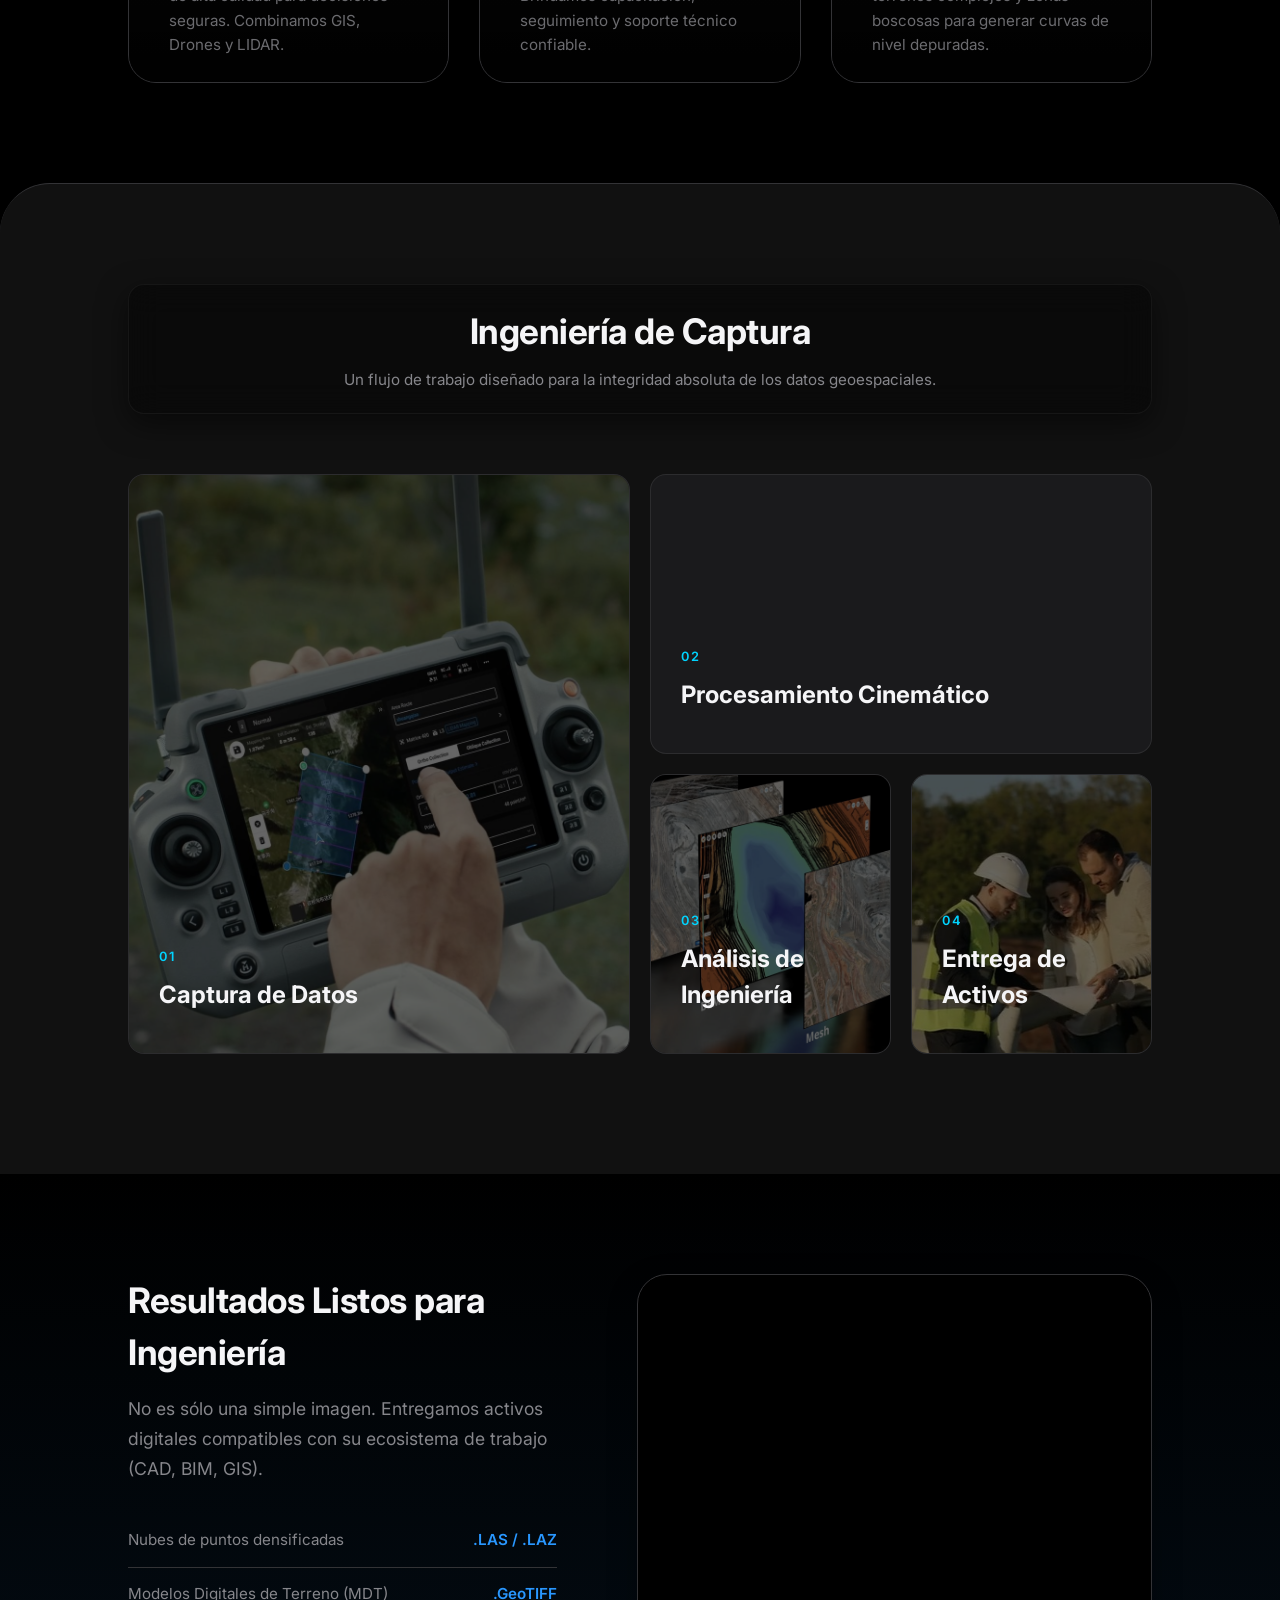
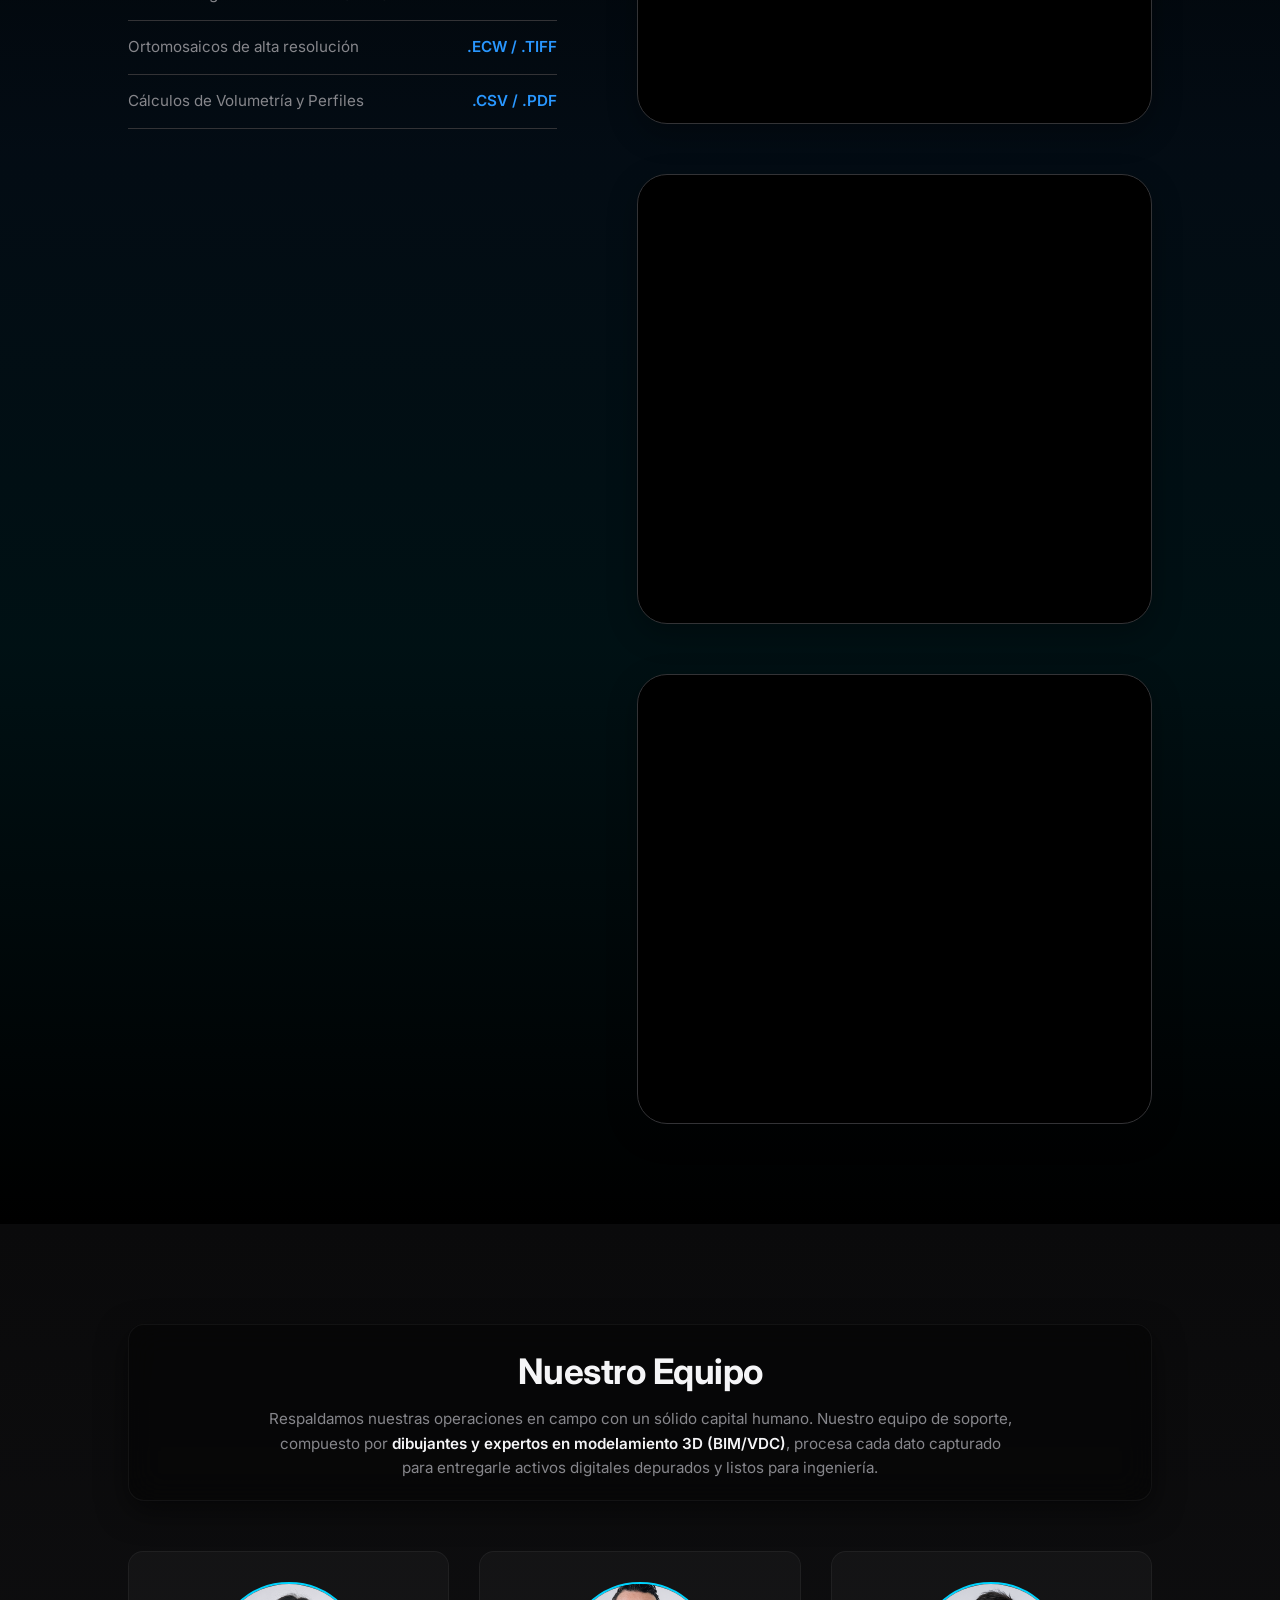
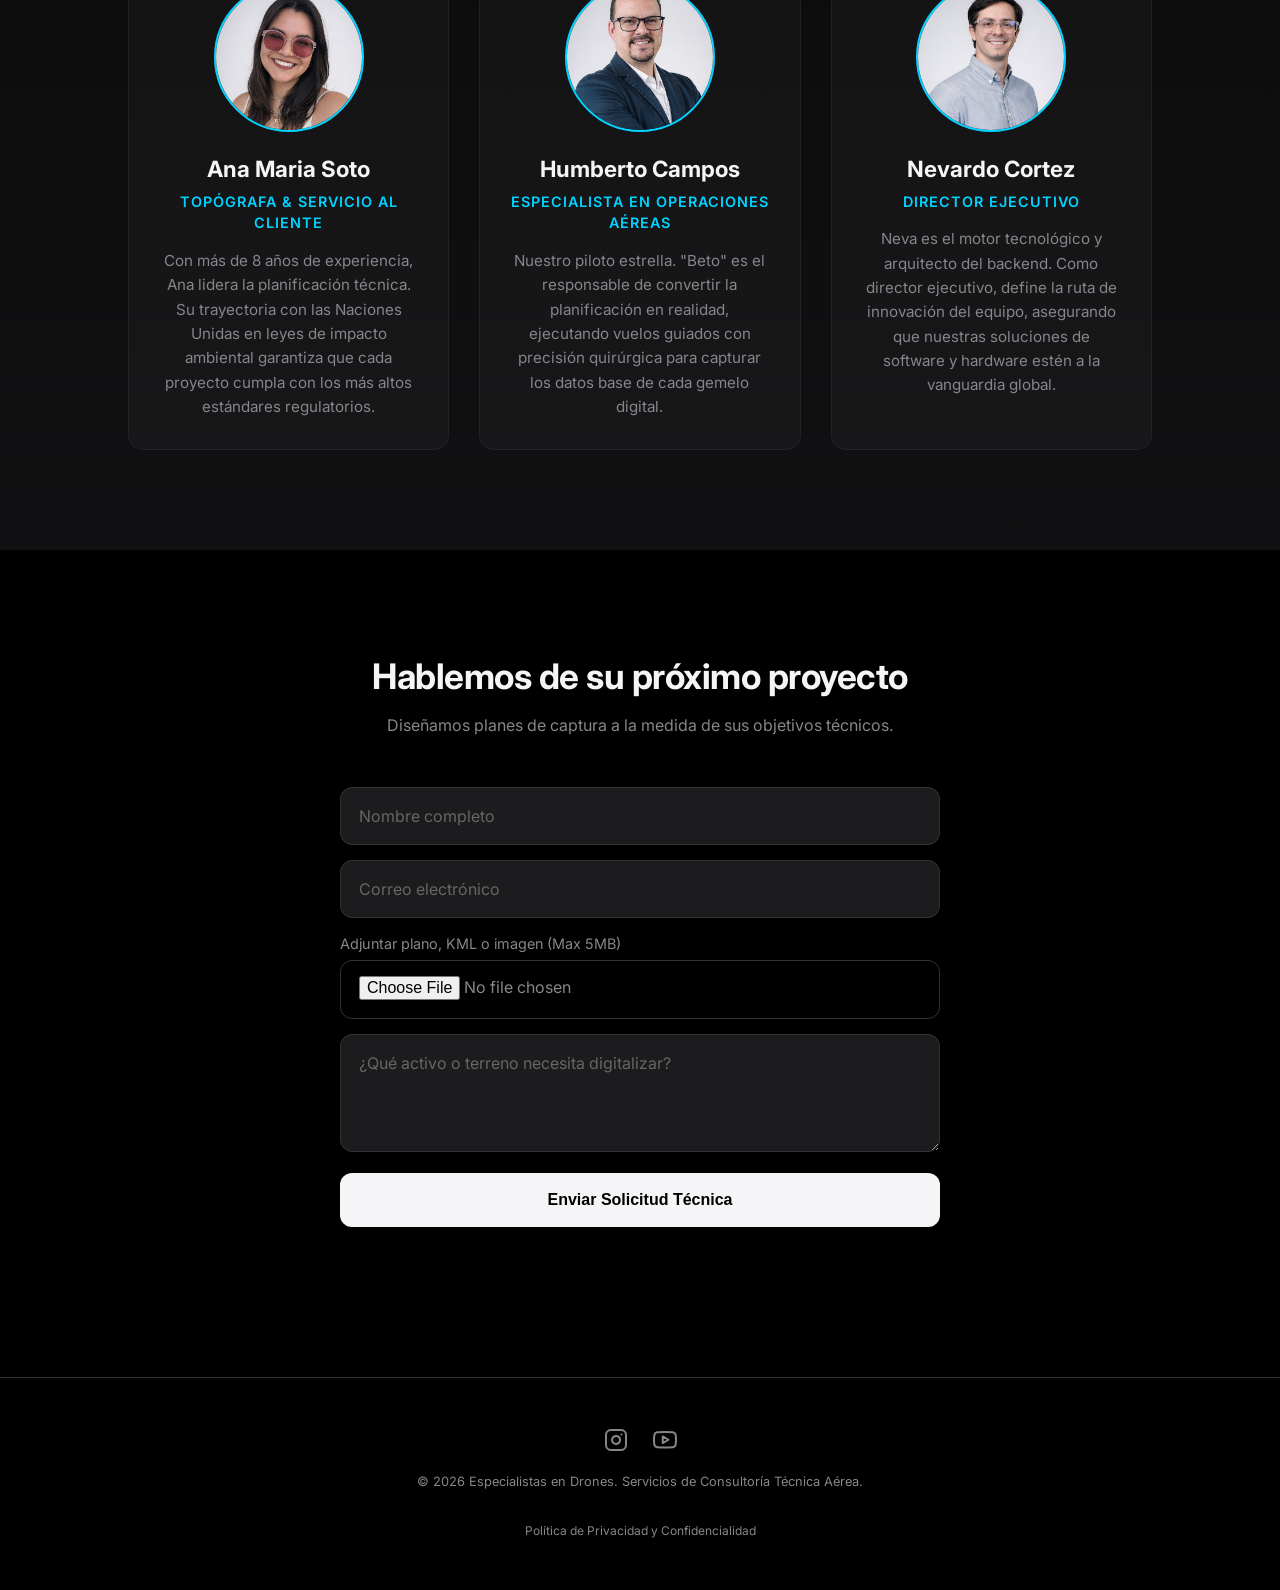
==== commit 571c0555: "extra fucking awesome" ====
--- a/index.html
+++ b/index.html
@@ -16,6 +16,12 @@
     <meta property="og:image" content="https://www.especialistasendrones.com/media/preview.png">
 
     <script async src="https://www.googletagmanager.com/gtag/js?id=G-Q9BWERW66V"></script>
+    <script>
+        window.dataLayer = window.dataLayer || [];
+        function gtag(){dataLayer.push(arguments);}
+        gtag('js', new Date());
+        gtag('config', 'G-Q9BWERW66V');
+    </script>
     
     <link href="https://fonts.googleapis.com/css2?family=Inter:wght@300;400;600&display=swap" rel="stylesheet">
     <link rel="icon" type="image/svg+xml" href="media/favicon.svg">
@@ -24,8 +30,27 @@
     <link rel="preload" as="image" href="media/preview.png">
     
     <script src="main.js" defer></script>
+
+    <script type="application/ld+json">
+    {
+        "@context": "https://schema.org",
+        "@type": "ProfessionalService",
+        "name": "Especialistas en Drones",
+        "image": "https://www.especialistasendrones.com/media/preview.png",
+        "url": "https://www.especialistasendrones.com",
+        "telephone": "+50662885132",
+        "address": {
+            "@type": "PostalAddress",
+            "addressCountry": "CR"
+        },
+        "serviceType": ["Topografía", "Fotogrametría", "LiDAR", "Inspección Industrial"]
+    }
+    </script>
+
 </head>
 <body>
+
+    <div id="scroll-progress"></div>
 
     <div id="preloader">
         <svg class="loader-logo" viewBox="0 0 24 24" fill="none" stroke="#2997ff" stroke-width="2">
@@ -91,8 +116,8 @@
                     <div class="pilar-icon">
                         <svg viewBox="0 0 24 24" width="32" height="32" fill="none" stroke="currentColor" stroke-width="2"><rect x="2" y="7" width="20" height="14" rx="2" ry="2"></rect><path d="M16 21V5a2 2 0 0 0-2-2h-4a2 2 0 0 0-2 2v16"></path></svg>
                     </div>
-                    <h3>Asesoría Tecnológica</h3>
-                    <p>Venta de equipo de última generación para sus necesidades topografía. Brindamos capacitación, seguimiento y soporte técnico confiable.</p>
+                    <h3>Venta de Equipo</h3>
+                    <p>Asesoría tecnológica de última generación para sus necesidades topografía. Brindamos capacitación, seguimiento y soporte técnico confiable.</p>
                 </div>
             </div>
 
@@ -146,7 +171,7 @@
                         <span class="step-num">03</span>
                         <h3>Análisis de Ingeniería</h3>
                         <div class="bento-hover-info">
-                            <p>Interpretación técnica de los activos, generación de curvas de nivel depuradas y reportes de volumen específicos para su industria.</p>
+                            <p>Interpretación técnica de los activos, generación de curvas de nivel depuradas y reportes de volumen específicos.</p>
                         </div>
                     </div>
                 </div>
@@ -167,7 +192,7 @@
         <section class="entregables reveal">
             <div class="entregables-texto">
                 <h2>Resultados Listos para Ingeniería</h2>
-                <p>No entregamos "fotos", entregamos activos digitales compatibles con su ecosistema de trabajo (CAD, BIM, GIS).</p>
+                <p>No es sólo una simple imagen. Entregamos activos digitales compatibles con su ecosistema de trabajo (CAD, BIM, GIS).</p>
                 <ul class="file-list">
                     <li>Nubes de puntos densificadas <span class="file-type">.LAS / .LAZ</span></li>
                     <li>Modelos Digitales de Terreno (MDT) <span class="file-type">.GeoTIFF</span></li>
@@ -178,23 +203,23 @@
             
             <div class="entregables-media">
                 <div class="mesh-container">
-                    <iframe width="650" height="400"
+                    <iframe width="650" height="400" loading="lazy" tabindex="-1"
                         frameborder="0" scrolling="no" allowfullscreen allow="autoplay; xr-spatial-tracking"
                         src="https://arcg.is/0OzL5L0">
                     </iframe>
                 </div>
                 
                 <div class="mesh-container">
-                    <iframe title="Topographic Drone Mapping 2" 
-                        frameborder="0" allowfullscreen allow="autoplay; fullscreen; xr-spatial-tracking" 
-                        src="https://sketchfab.com/models/1a8837d2c77f4400a0893ae1c15e305-7/embed?autostart=0&ui_theme=dark&ui_infos=0">
+                    <iframe width="650" height="400" loading="lazy" tabindex="-1"
+                        frameborder="0" scrolling="no" allowfullscreen allow="autoplay; xr-spatial-tracking"
+                        src="https://arcg.is/0bmKqe4">
                     </iframe>
                 </div>
 
                 <div class="mesh-container">
-                    <iframe title="Topographic Drone Mapping 3" 
-                        frameborder="0" allowfullscreen allow="autoplay; fullscreen; xr-spatial-tracking" 
-                        src="https://sketchfab.com/models/1a8837d2c77f4400a0893ae1c15e305-7/embed?autostart=0&ui_theme=dark&ui_infos=0">
+                    <iframe width="650" height="400" loading="lazy" tabindex="-1"
+                        frameborder="0" scrolling="no" allowfullscreen allow="autoplay; xr-spatial-tracking"
+                        src="https://arcg.is/1DL88L1">
                     </iframe>
                 </div>
             </div>
@@ -254,7 +279,7 @@
                     <input type="file" id="archivo" accept=".pdf,.kml,.kmz,.dwg,.jpg,.png" style="background: var(--bg-main); cursor: pointer; color: var(--text-muted); padding-top: 15px;">
                     
                     <textarea rows="4" id="mensaje" placeholder="¿Qué activo o terreno necesita digitalizar?" required></textarea>
-                    <button type="submit" id="btn-submit" class="btn-submit">Enviar Solicitud Técnica</button>
+                    <button type="submit" id="btn-submit" class="btn-submit"><span id="btn-text">Enviar Solicitud Técnica</span></button>
                 </form>
             </div>
         </section>
@@ -262,10 +287,10 @@
 
     <footer>
         <div class="social-links">
-            <a href="https://instagram.com/tu_usuario" target="_blank" rel="noopener noreferrer" aria-label="Instagram">
+            <a href="https://instagram.com/especialistasendrones" target="_blank" rel="noopener noreferrer" aria-label="Instagram">
                 <svg viewBox="0 0 24 24" width="24" height="24" stroke="currentColor" stroke-width="2" fill="none" stroke-linecap="round" stroke-linejoin="round"><rect x="2" y="2" width="20" height="20" rx="5" ry="5"></rect><path d="M16 11.37A4 4 0 1 1 12.63 8 4 4 0 0 1 16 11.37z"></path><line x1="17.5" y1="6.5" x2="17.51" y2="6.5"></line></svg>
             </a>
-            <a href="https://youtube.com/tu_canal" target="_blank" rel="noopener noreferrer" aria-label="YouTube">
+            <a href="https://www.youtube.com/channel/UC5RbI-hhkYxQgb4f0DH-O3A" target="_blank" rel="noopener noreferrer" aria-label="YouTube">
                 <svg viewBox="0 0 24 24" width="24" height="24" stroke="currentColor" stroke-width="2" fill="none" stroke-linecap="round" stroke-linejoin="round"><path d="M22.54 6.42a2.78 2.78 0 0 0-1.94-2C18.88 4 12 4 12 4s-6.88 0-8.6.46a2.78 2.78 0 0 0-1.94 2A29 29 0 0 0 1 11.75a29 29 0 0 0 .46 5.33A2.78 2.78 0 0 0 3.4 19c1.72.46 8.6.46 8.6.46s6.88 0 8.6-.46a2.78 2.78 0 0 0 1.94-2 29 29 0 0 0 .46-5.25 29 29 0 0 0-.46-5.33z"></path><polygon points="9.75 15.02 15.5 11.75 9.75 8.48 9.75 15.02"></polygon></svg>
             </a>
         </div>
@@ -277,7 +302,7 @@
             </a>
         </p>
         
-        <a href="https://wa.me/50683530842?text=Hola,%20me%20gustaría%20solicitar%20información." class="whatsapp-float" target="_blank" rel="noopener noreferrer">
+        <a href="https://wa.me/50662885132?text=Hola,%20me%20gustaría%20solicitar%20información." class="whatsapp-float" target="_blank" rel="noopener noreferrer">
             <svg viewBox="0 0 24 24" width="32" height="32" fill="white"><path d="M17.472 14.382c-.297-.149-1.758-.867-2.03-.967-.273-.099-.471-.148-.67.15-.197.297-.767.966-.94 1.164-.173.199-.347.223-.644.075-.297-.15-1.255-.463-2.39-1.475-.883-.788-1.48-1.761-1.653-2.059-.173-.297-.018-.458.13-.606.134-.133.298-.347.446-.52.149-.174.198-.298.298-.497.099-.198.05-.371-.025-.52-.075-.149-.669-1.612-.916-2.207-.242-.579-.487-.5-.669-.51a12.8 12.8 0 0 0-.57-.01c-.198 0-.52.074-.792.372-.272.297-1.04 1.016-1.04 2.479 0 1.462 1.065 2.875 1.213 3.074.149.198 2.096 3.2 5.077 4.487.709.306 1.262.489 1.694.625.712.227 1.36.195 1.871.118.571-.085 1.758-.719 2.006-1.413.248-.694.248-1.289.173-1.413-.074-.124-.272-.198-.57-.347m-5.421 7.403h-.004a9.87 9.87 0 0 1-5.031-1.378l-.361-.214-3.741.982.998-3.648-.235-.374a9.86 9.86 0 0 1-1.51-5.26c.001-5.45 4.436-9.884 9.888-9.884 2.64 0 5.122 1.03 6.988 2.898a9.825 9.825 0 0 1 2.893 6.994c-.003 5.45-4.437 9.884-9.885 9.884m8.413-18.297A11.815 11.815 0 0 0 12.05 0C5.495 0 .16 5.335.157 11.892c0 2.096.547 4.142 1.588 5.945L.057 24l6.305-1.654a11.882 11.882 0 0 0 5.683 1.448h.005c6.554 0 11.89-5.335 11.893-11.893a11.821 11.821 0 0 0-3.48-8.413Z"/></svg>
         </a>
     </footer>
--- a/styles.css
+++ b/styles.css
@@ -1,18 +1,6 @@
 /* ========================================= */
 /* PALETA DARK MODE & VARIABLES              */
 /* ========================================= */
-
-#preloader {
-    position: fixed; top: 0; left: 0; width: 100%; height: 100%;
-    background: #000; z-index: 9999; display: flex; justify-content: center; align-items: center;
-    transition: opacity 0.6s ease, visibility 0.6s;
-}
-.loader-logo { width: 50px; animation: pulse-blue 1.5s infinite ease-in-out; }
-
-@keyframes pulse-blue {
-    0%, 100% { transform: scale(1); filter: drop-shadow(0 0 5px var(--accent-blue)); }
-    50% { transform: scale(1.2); filter: drop-shadow(0 0 20px var(--accent-blue)); }
-}
 
 :root {
     --bg-main: #000000;
@@ -23,6 +11,34 @@
     --accent-blue: #2997ff;
     --accent: #00d4ff; 
     --border: #333336;
+}
+
+#preloader {
+    position: fixed; top: 0; left: 0; width: 100%; height: 100%;
+    background: #000; z-index: 9999; display: flex; justify-content: center; align-items: center;
+    transition: opacity 0.6s ease, visibility 0.6s;
+}
+.loader-logo { width: 50px; animation: pulse-blue 1.5s infinite ease-in-out; }
+
+@keyframes pulse-blue {
+    0%, 100% { transform: scale(1); filter: drop-shadow(0 0 5px var(--accent-blue)); }
+    50% { transform: scale(1.2); filter: drop-shadow(0 0 20px var(--accent-blue)); }
+}
+
+@keyframes fadeIn {
+    from { opacity: 0; transform: translateY(10px); }
+    to { opacity: 1; transform: translateY(0); }
+}
+
+#scroll-progress {
+    position: fixed;
+    top: 0;
+    left: 0;
+    width: 0%;
+    height: 3px;
+    background: linear-gradient(to right, var(--accent-blue), var(--accent));
+    z-index: 1001;
+    display: none; /* Oculta por defecto en Desktop */
 }
 
 * { margin: 0; padding: 0; box-sizing: border-box; scroll-behavior: smooth; }
@@ -294,7 +310,7 @@
 }
 
 .mesh-container {
-    background: var(--bg-secondary); 
+    background: #000; /* Fondo negro mientras carga para evitar destellos blancos */
     border-radius: 30px; 
     display: flex; 
     align-items: center; 
@@ -391,6 +407,10 @@
     .bento-hover-info { max-height: 300px; opacity: 1; }
     .bento-bg { filter: brightness(0.25); }
     .bento-item h3 { transform: none; color: #ffffff; }
+
+    #scroll-progress {
+        display: block;
+    }
 }
 
 /* Móviles pequeños */
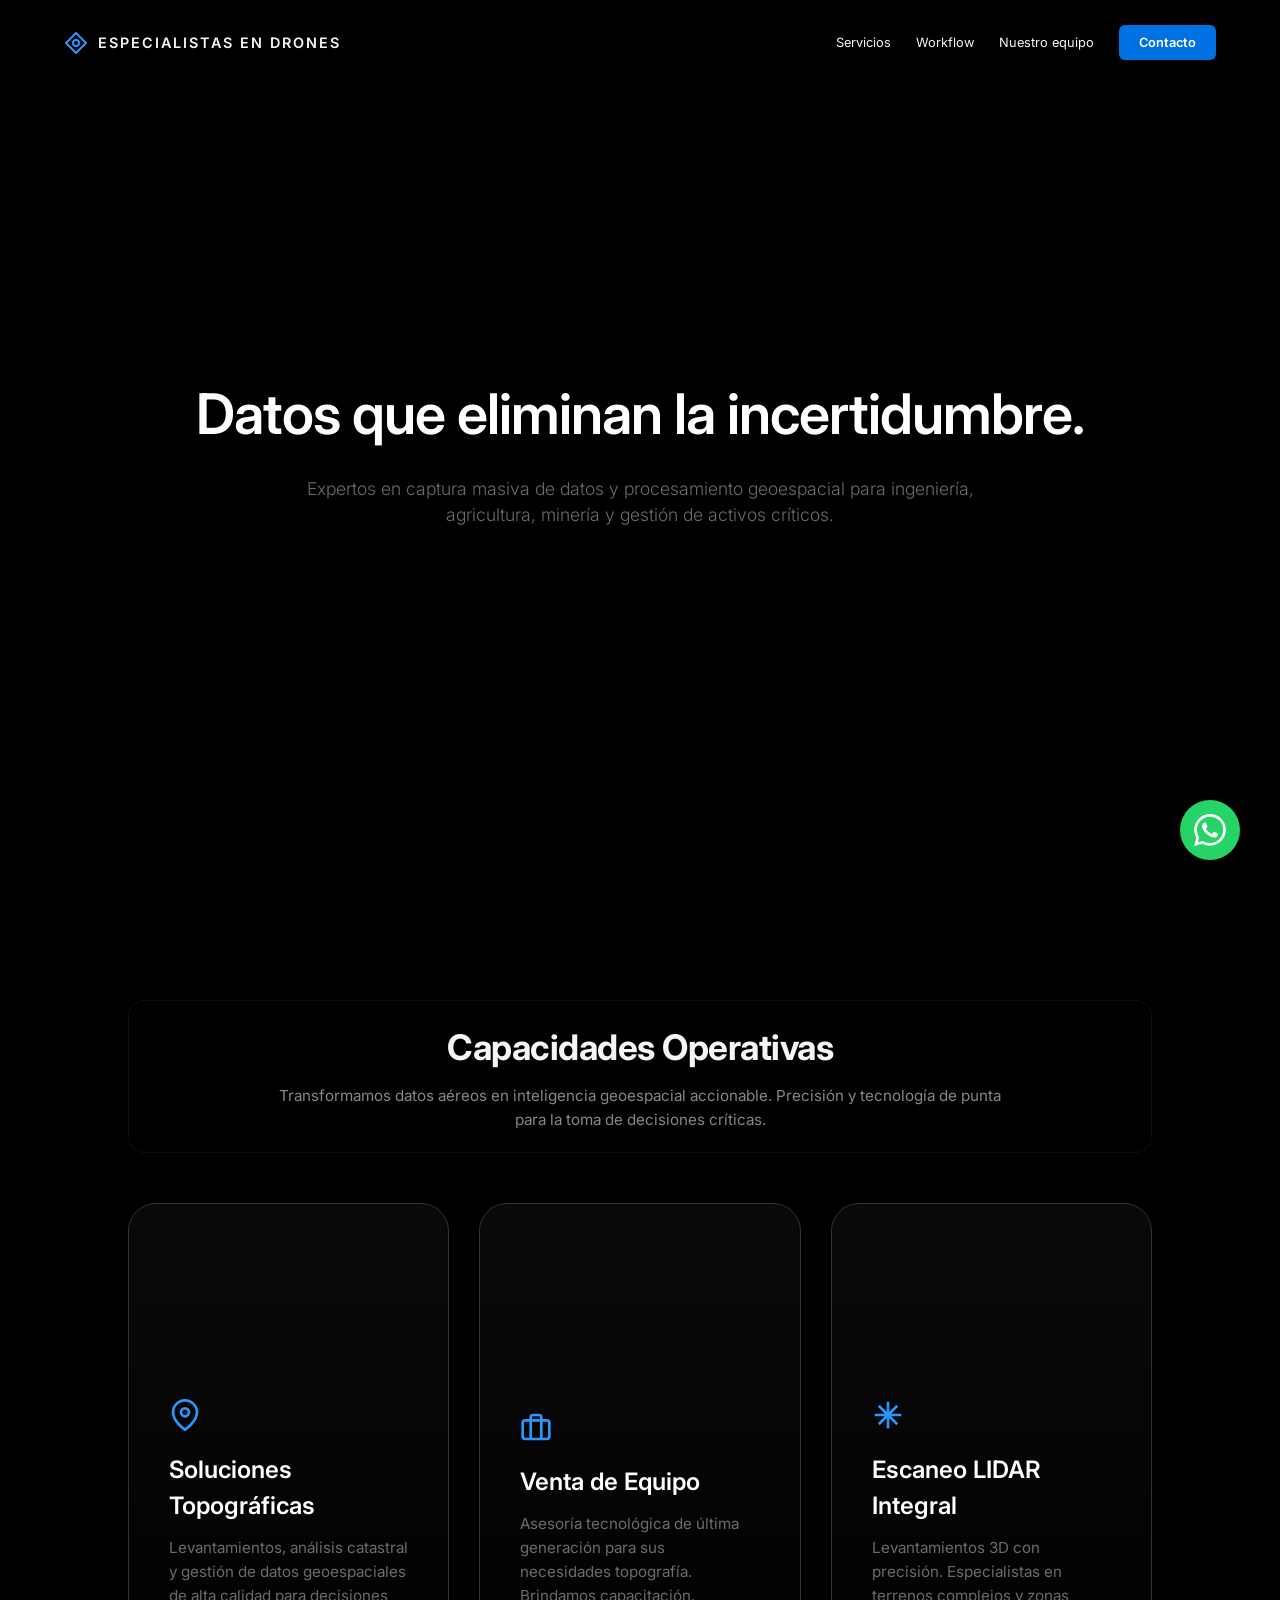
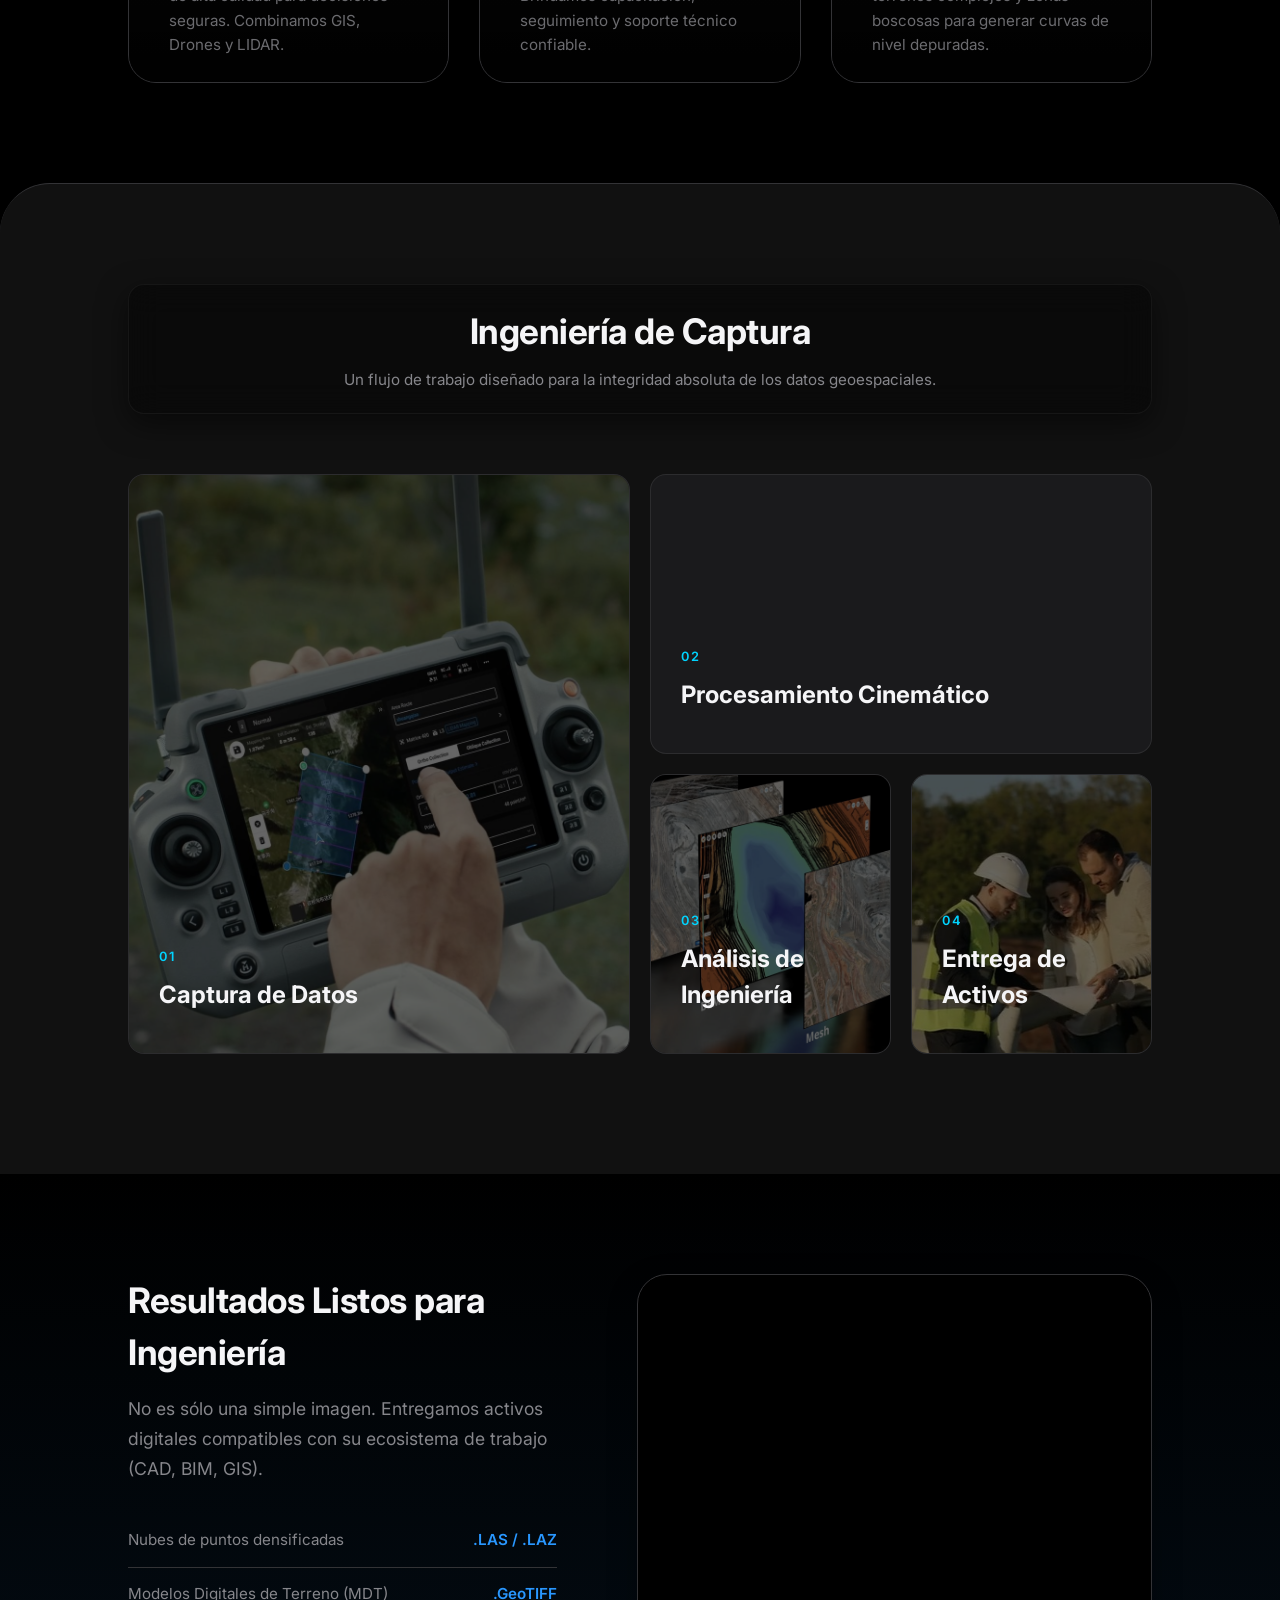
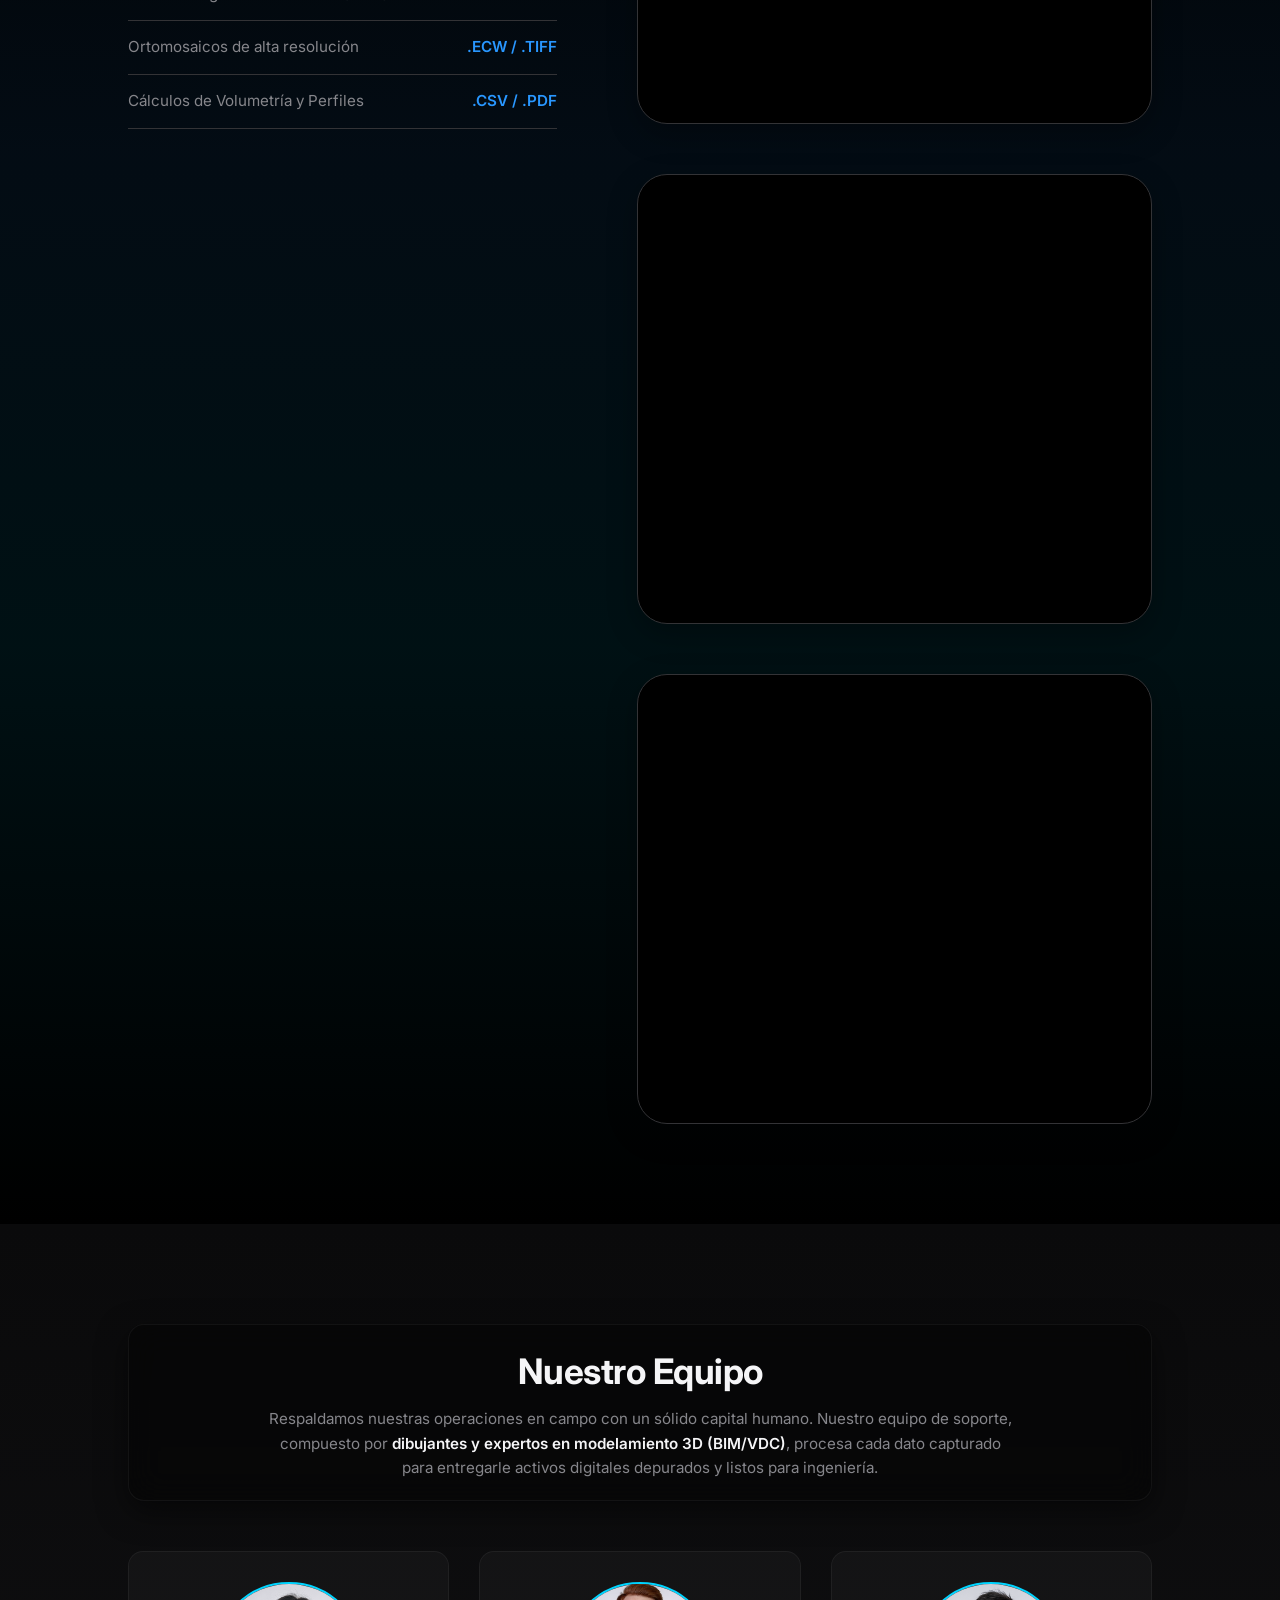
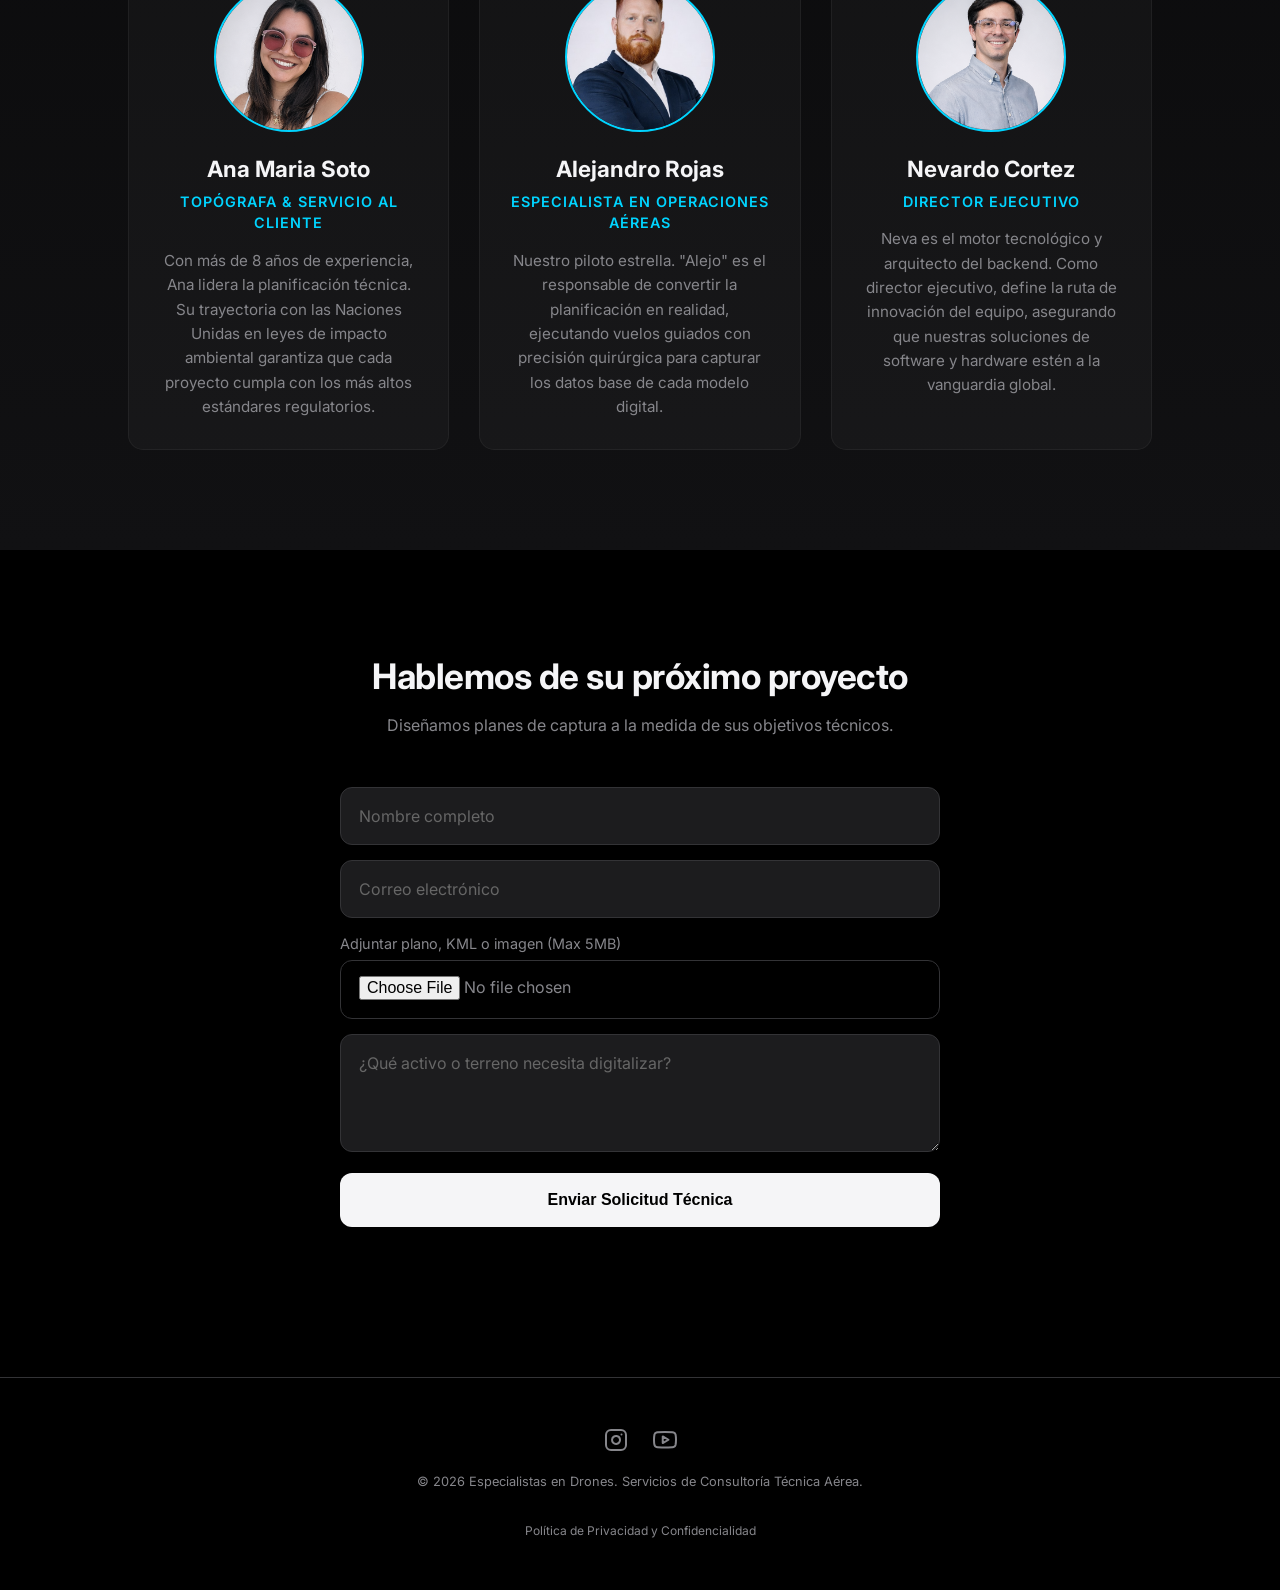
==== commit db21f89b: "Bye bye Beto" ====
--- a/index.html
+++ b/index.html
@@ -78,7 +78,7 @@
     <main>
         <header id="inicio" class="hero">
             <video autoplay loop muted playsinline class="hero-video">
-                <source src="media/video/aerial-drone-flight.mp4" type="video/mp4">
+                <source src="https://i.imgur.com/bRn9FAi.mp4" type="video/mp4">
                 Tu navegador no soporta videos HTML5.
             </video>
             <div class="hero-overlay"></div>
@@ -203,23 +203,33 @@
             
             <div class="entregables-media">
                 <div class="mesh-container">
-                    <iframe width="650" height="400" loading="lazy" tabindex="-1"
-                        frameborder="0" scrolling="no" allowfullscreen allow="autoplay; xr-spatial-tracking"
-                        src="https://arcg.is/0OzL5L0">
+                    <iframe
+                        title=""
+                        data-src="https://arcg.is/0OzL5L0"
+                        frameborder="0" 
+                        allowfullscreen 
+                        allow="xr-spatial-tracking"
+                        sandbox="allow-scripts allow-same-origin allow-popups">
                     </iframe>
                 </div>
-                
                 <div class="mesh-container">
-                    <iframe width="650" height="400" loading="lazy" tabindex="-1"
-                        frameborder="0" scrolling="no" allowfullscreen allow="autoplay; xr-spatial-tracking"
-                        src="https://arcg.is/0bmKqe4">
+                    <iframe
+                        title=""
+                        data-src="https://arcg.is/0bmKqe4"
+                        frameborder="0" 
+                        allowfullscreen 
+                        allow="xr-spatial-tracking"
+                        sandbox="allow-scripts allow-same-origin allow-popups">
                     </iframe>
                 </div>
-
                 <div class="mesh-container">
-                    <iframe width="650" height="400" loading="lazy" tabindex="-1"
-                        frameborder="0" scrolling="no" allowfullscreen allow="autoplay; xr-spatial-tracking"
-                        src="https://arcg.is/1DL88L1">
+                    <iframe
+                        title=""
+                        data-src="https://arcg.is/1DL88L1"
+                        frameborder="0" 
+                        allowfullscreen 
+                        allow="xr-spatial-tracking"
+                        sandbox="allow-scripts allow-same-origin allow-popups">
                     </iframe>
                 </div>
             </div>
@@ -245,12 +255,12 @@
 
                 <div class="team-card reveal delay-2">
                     <div class="member-img-container">
-                        <img src="media/images/team/Beto.jpeg" alt="Humberto Campos" class="member-img">
+                        <img src="media/images/team/Alejo.jpeg" alt="Alejandro Rojas" class="member-img">
                     </div>
                     <div class="member-info">
-                        <h3>Humberto Campos</h3>
+                        <h3>Alejandro Rojas</h3>
                         <span class="role">Especialista en Operaciones Aéreas</span>
-                        <p>Nuestro piloto estrella. "Beto" es el responsable de convertir la planificación en realidad, ejecutando vuelos guiados con precisión quirúrgica para capturar los datos base de cada gemelo digital.</p>
+                        <p>Nuestro piloto estrella. "Alejo" es el responsable de convertir la planificación en realidad, ejecutando vuelos guiados con precisión quirúrgica para capturar los datos base de cada modelo digital.</p>
                     </div>
                 </div>
 
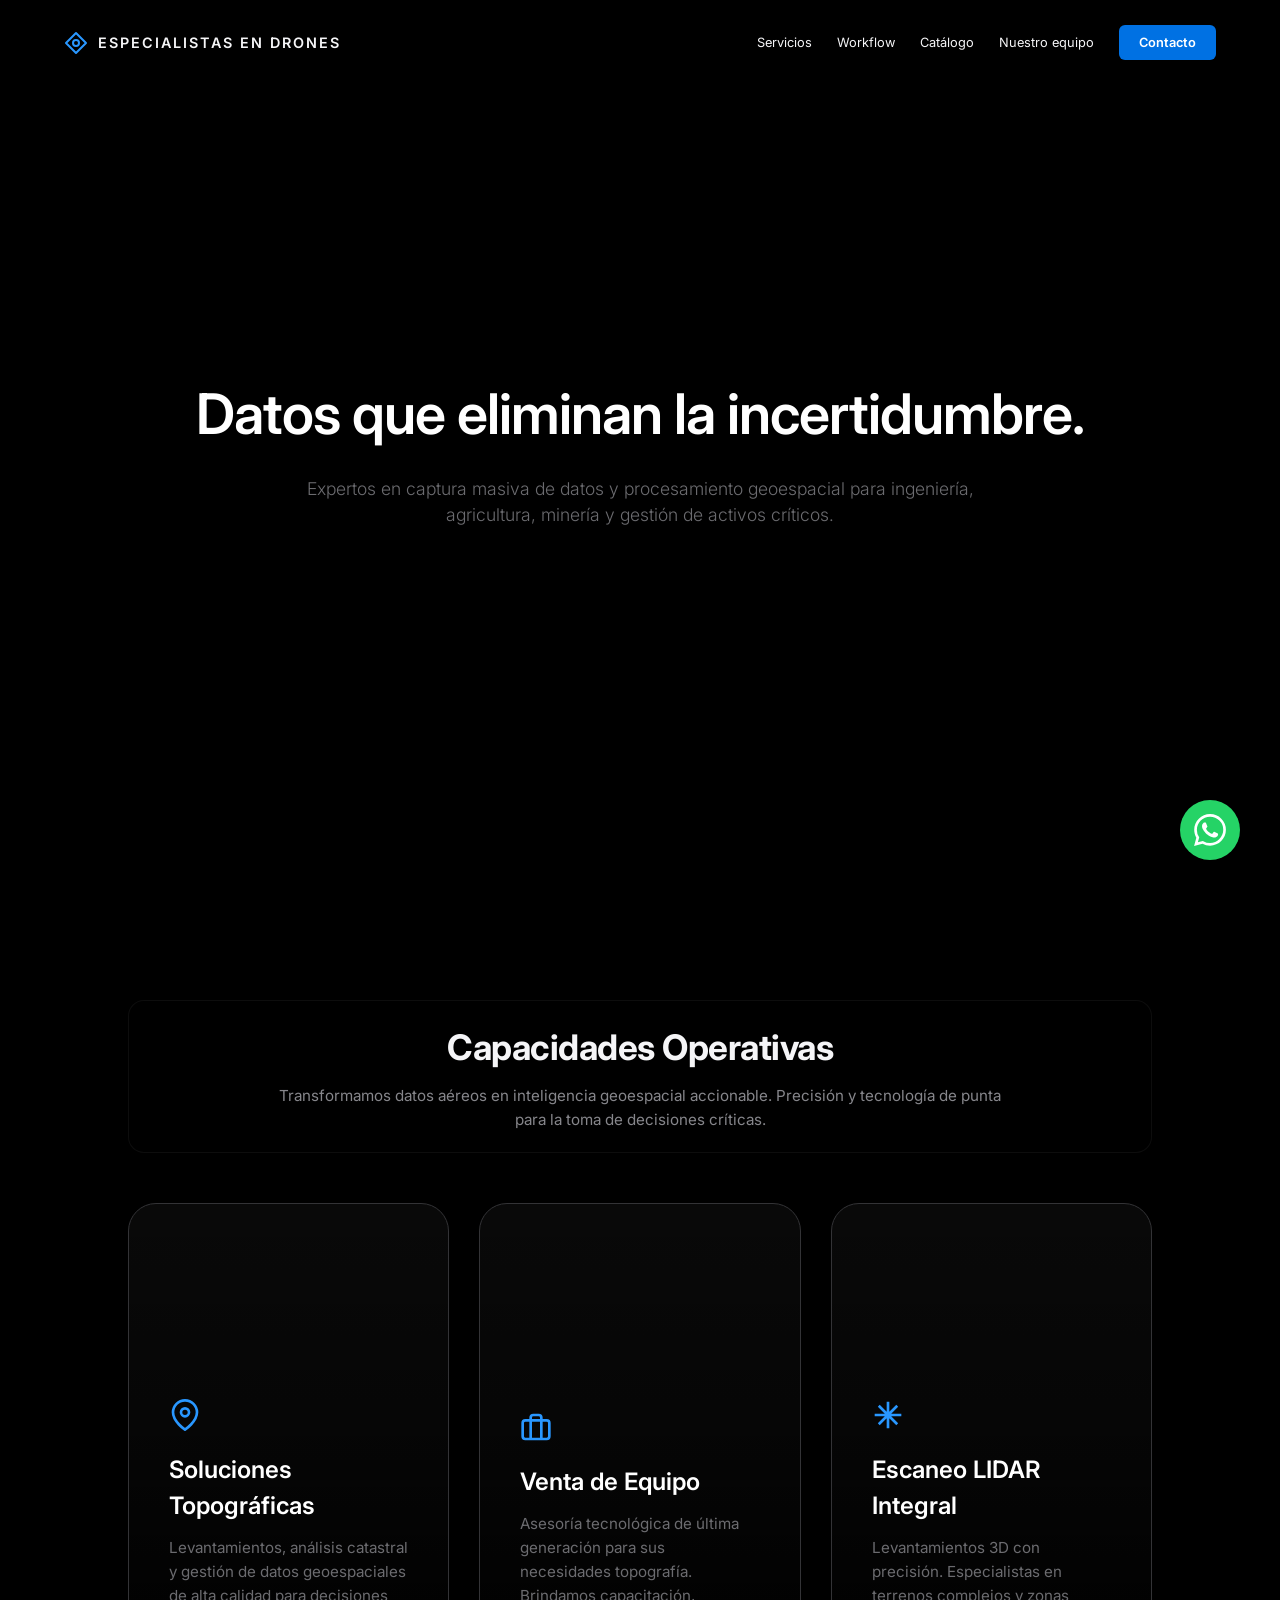
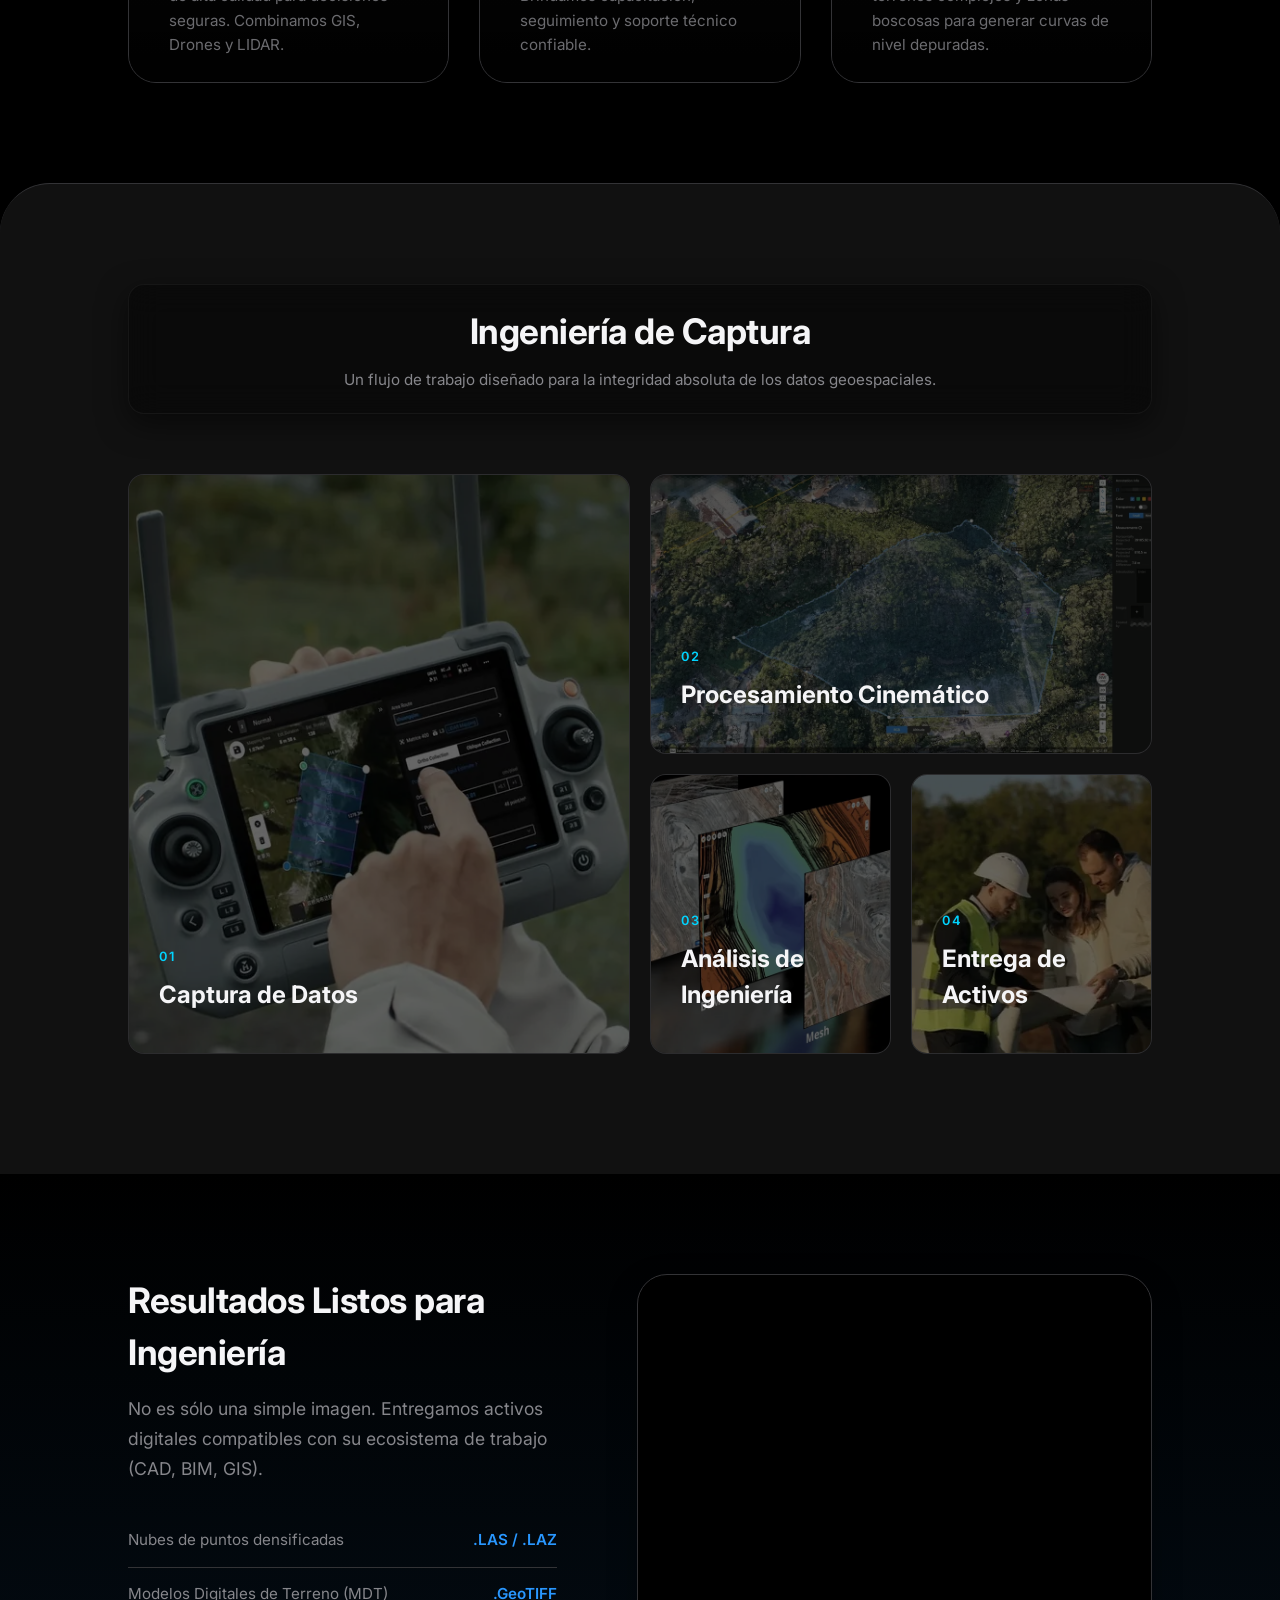
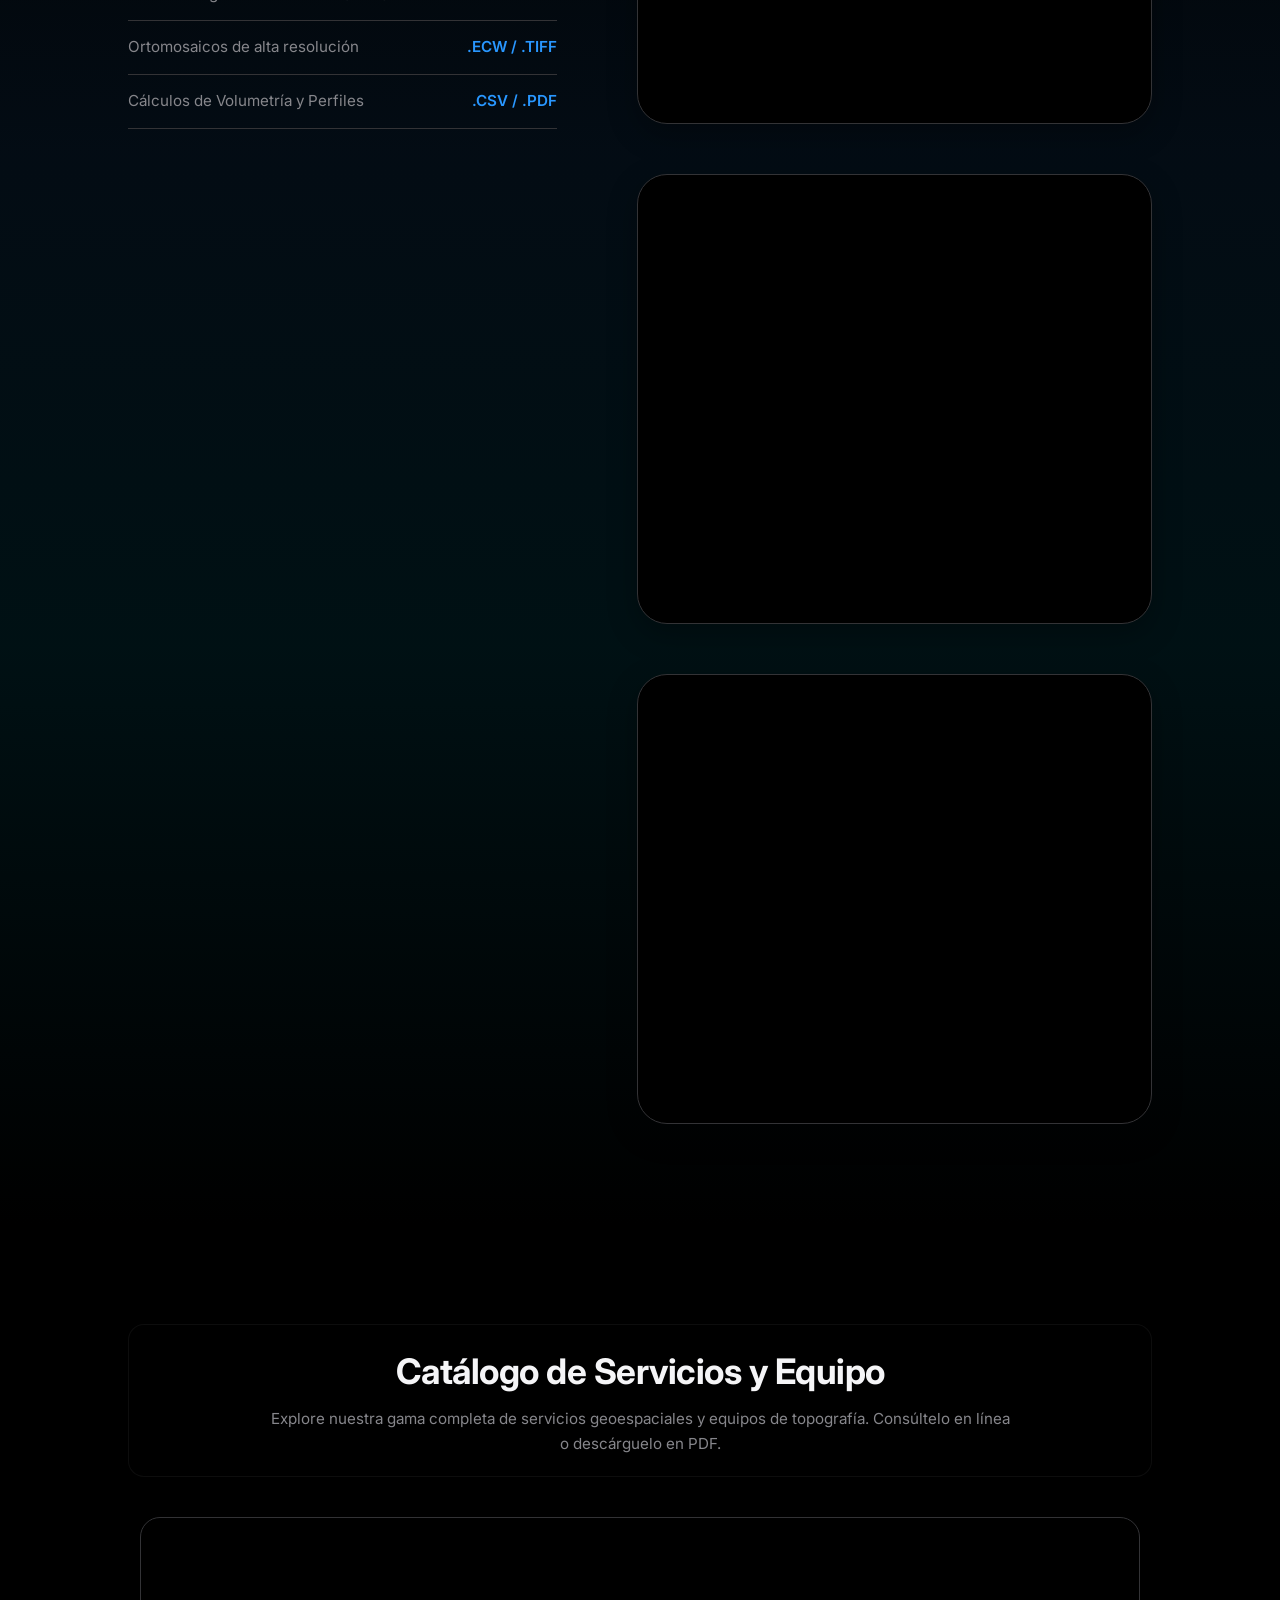
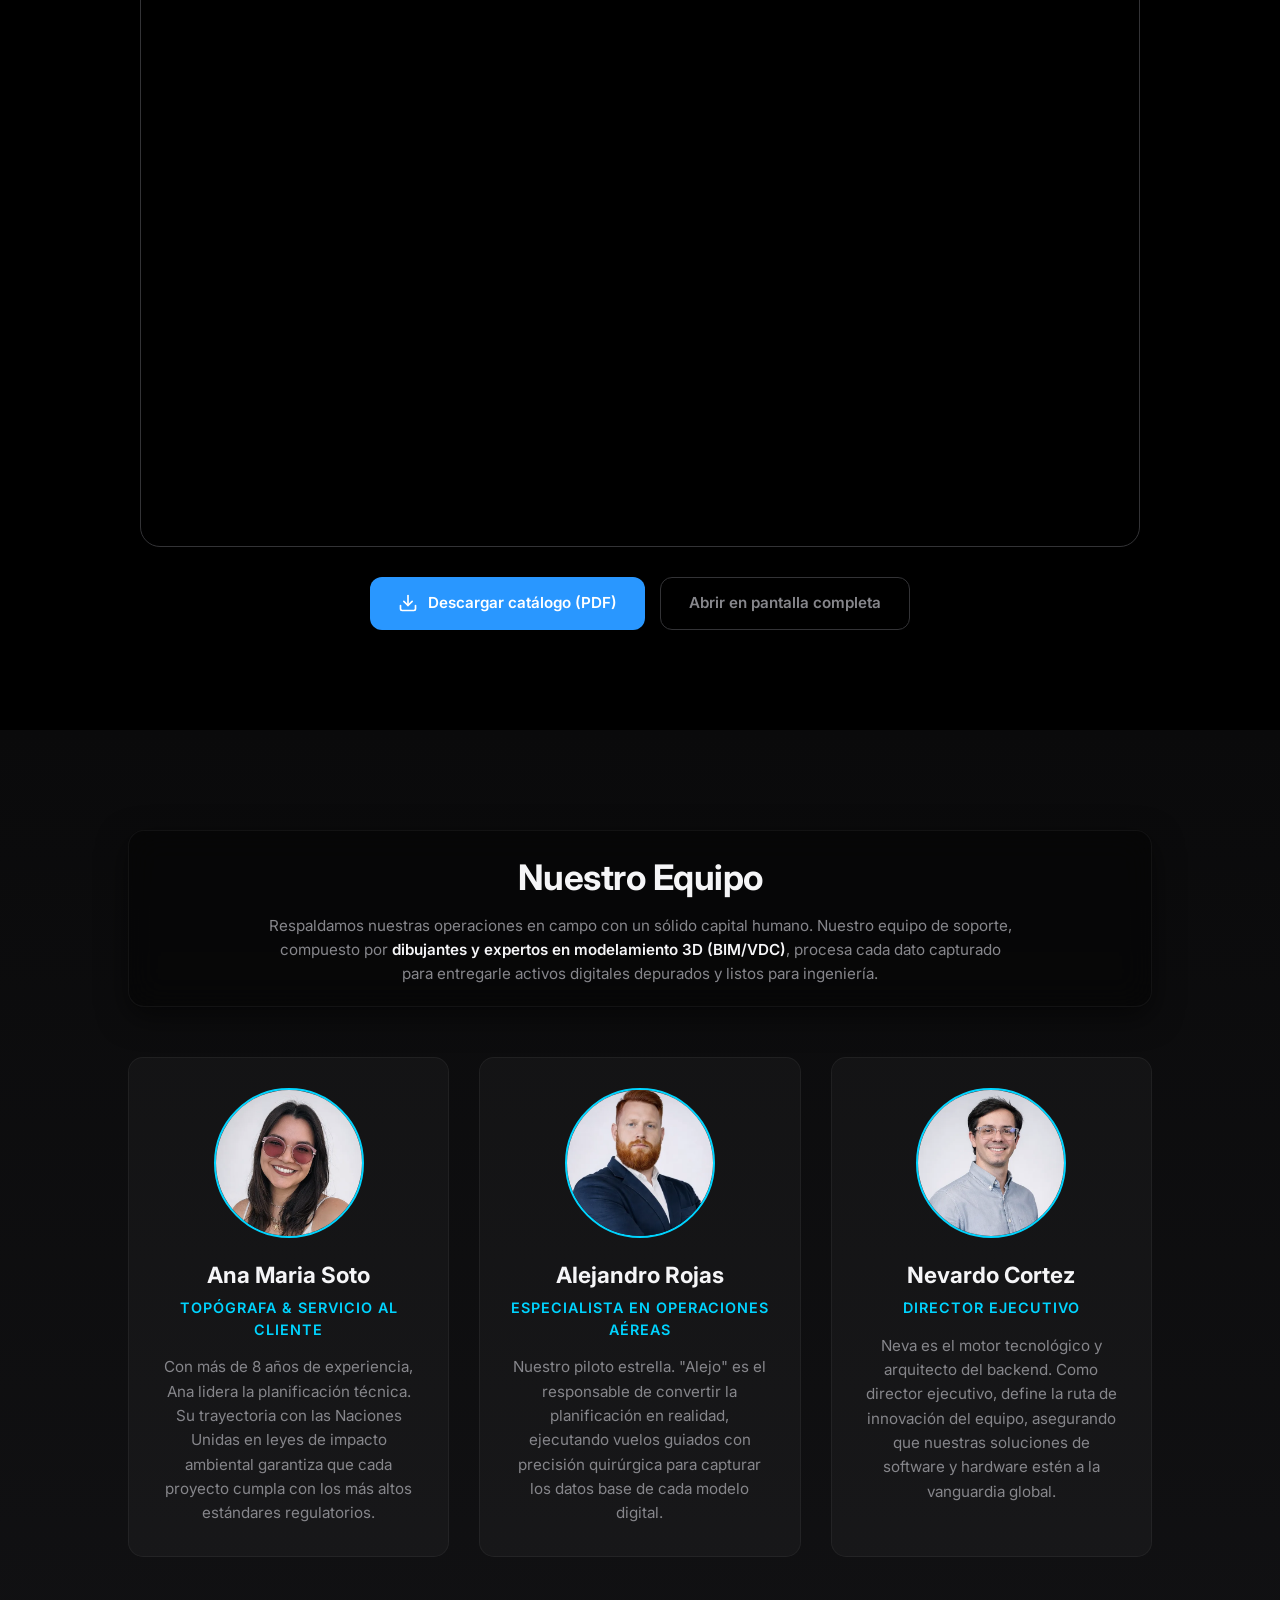
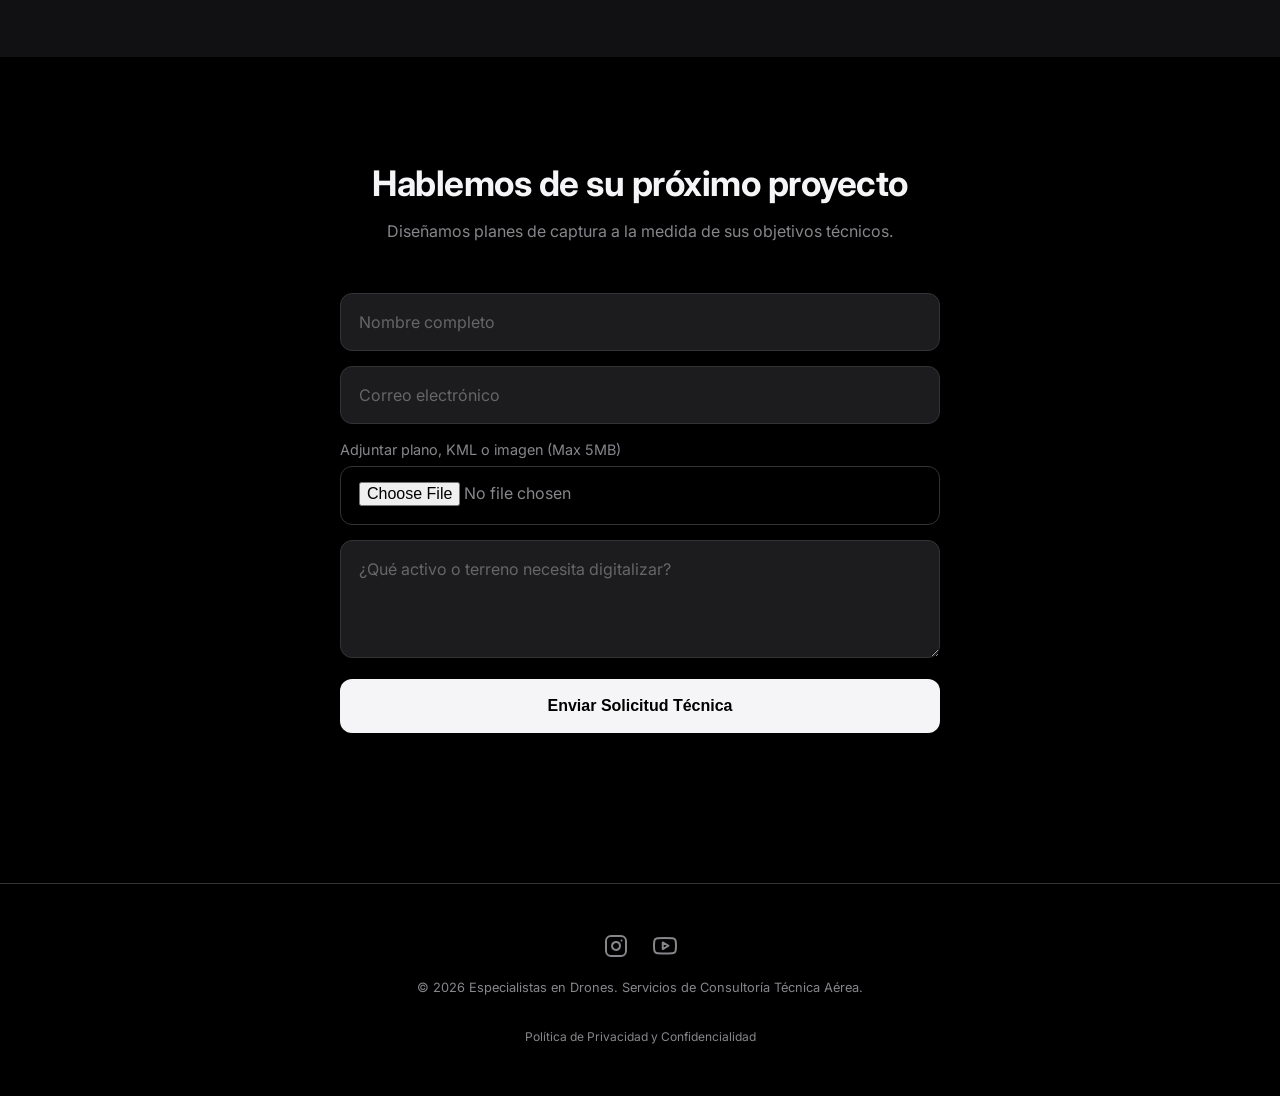
==== commit 9cd236ab: "fix: Apply audit phases 1-3 (bugs, a11y, perf, UX polish) Fix broken preview image path (og/preload/" ====
--- a/index.html
+++ b/index.html
@@ -13,21 +13,24 @@
     <meta property="og:url" content="https://www.especialistasendrones.com/">
     <meta property="og:title" content="Inteligencia Aérea y Especialistas en Drones">
     <meta property="og:description" content="Datos que eliminan la incertidumbre. Captura masiva de datos con drones para proyectos de alta precisión.">
-    <meta property="og:image" content="https://www.especialistasendrones.com/media/preview.png">
-
+    <meta property="og:image" content="https://www.especialistasendrones.com/media/images/preview.jpg">
+
+    <link rel="canonical" href="https://www.especialistasendrones.com/">
+    <meta name="theme-color" content="#000000">
+
+    <!-- Preconnect a orígenes de terceros para acelerar la primera conexión (fuentes, analytics) -->
+    <link rel="preconnect" href="https://fonts.googleapis.com">
+    <link rel="preconnect" href="https://fonts.gstatic.com" crossorigin>
+    <link rel="preconnect" href="https://www.googletagmanager.com">
+
+    <!-- GA4: se carga aquí y se CONFIGURA una sola vez en main.js (con anonymize_ip). -->
     <script async src="https://www.googletagmanager.com/gtag/js?id=G-Q9BWERW66V"></script>
-    <script>
-        window.dataLayer = window.dataLayer || [];
-        function gtag(){dataLayer.push(arguments);}
-        gtag('js', new Date());
-        gtag('config', 'G-Q9BWERW66V');
-    </script>
-    
+
     <link href="https://fonts.googleapis.com/css2?family=Inter:wght@300;400;600&display=swap" rel="stylesheet">
     <link rel="icon" type="image/svg+xml" href="media/favicon.svg">
     <link rel="stylesheet" href="styles.css">
     <link rel="manifest" href="manifest.json">
-    <link rel="preload" as="image" href="media/preview.png">
+    <link rel="preload" as="image" href="media/images/preview.jpg">
     
     <script src="main.js" defer></script>
 
@@ -36,7 +39,7 @@
         "@context": "https://schema.org",
         "@type": "ProfessionalService",
         "name": "Especialistas en Drones",
-        "image": "https://www.especialistasendrones.com/media/preview.png",
+        "image": "https://www.especialistasendrones.com/media/images/preview.jpg",
         "url": "https://www.especialistasendrones.com",
         "telephone": "+50662885132",
         "address": {
@@ -67,9 +70,13 @@
             </svg>
             Especialistas en Drones
         </a>
-        <div class="nav-links">
+        <button id="nav-toggle" class="nav-toggle" aria-label="Abrir menú de navegación" aria-expanded="false" aria-controls="nav-links">
+            <span></span><span></span><span></span>
+        </button>
+        <div class="nav-links" id="nav-links">
             <a href="#servicios">Servicios</a>
             <a href="#workflow">Workflow</a>
+            <a href="#catalogo">Catálogo</a>
             <a href="#equipo">Nuestro equipo</a>
             <a href="#contacto" class="nav-cta">Contacto</a>
         </div>
@@ -144,7 +151,7 @@
 
             <div class="bento-grid">
                 <div class="bento-item step-captura reveal">
-                    <div class="bento-bg" style="background-image: url('media/images/workflow-1.jpg');"></div>
+                    <div class="bento-bg" style="background-image: url('media/images/workflow-1.webp');"></div>
                     <div class="bento-content">
                         <span class="step-num">01</span>
                         <h3>Captura de Datos</h3>
@@ -155,7 +162,7 @@
                 </div>
 
                 <div class="bento-item step-proceso reveal delay-1">
-                    <div class="bento-bg" style="background-image: url('media/images/workflow-2.jpg');"></div>
+                    <div class="bento-bg" style="background-image: url('media/images/workflow-2.webp');"></div>
                     <div class="bento-content">
                         <span class="step-num">02</span>
                         <h3>Procesamiento Cinemático</h3>
@@ -166,7 +173,7 @@
                 </div>
 
                 <div class="bento-item step-analisis reveal delay-2">
-                    <div class="bento-bg" style="background-image: url('media/images/workflow-3.jpg');"></div>
+                    <div class="bento-bg" style="background-image: url('media/images/workflow-3.webp');"></div>
                     <div class="bento-content">
                         <span class="step-num">03</span>
                         <h3>Análisis de Ingeniería</h3>
@@ -177,7 +184,7 @@
                 </div>
 
                 <div class="bento-item step-entrega reveal delay-3">
-                    <div class="bento-bg" style="background-image: url('media/images/workflow-4.jpg');"></div>
+                    <div class="bento-bg" style="background-image: url('media/images/workflow-4.webp');"></div>
                     <div class="bento-content">
                         <span class="step-num">04</span>
                         <h3>Entrega de Activos</h3>
@@ -204,7 +211,7 @@
             <div class="entregables-media">
                 <div class="mesh-container">
                     <iframe
-                        title=""
+                        title="Modelo 3D — Levantamiento topográfico con dron"
                         data-src="https://arcg.is/0OzL5L0"
                         frameborder="0" 
                         allowfullscreen 
@@ -214,7 +221,7 @@
                 </div>
                 <div class="mesh-container">
                     <iframe
-                        title=""
+                        title="Modelo 3D — Nube de puntos y ortomosaico"
                         data-src="https://arcg.is/0bmKqe4"
                         frameborder="0" 
                         allowfullscreen 
@@ -224,7 +231,7 @@
                 </div>
                 <div class="mesh-container">
                     <iframe
-                        title=""
+                        title="Modelo 3D — Modelo digital de terreno"
                         data-src="https://arcg.is/1DL88L1"
                         frameborder="0" 
                         allowfullscreen 
@@ -235,6 +242,32 @@
             </div>
         </section>
 
+        <section id="catalogo" class="catalogo">
+            <div class="section-header reveal">
+                <h2>Catálogo de Servicios y Equipo</h2>
+                <p>Explore nuestra gama completa de servicios geoespaciales y equipos de topografía. Consúltelo en línea o descárguelo en PDF.</p>
+            </div>
+
+            <div class="catalogo-wrapper reveal">
+                <div class="catalogo-viewer">
+                    <iframe
+                        src="media/catalogo/catalogo.pdf#toolbar=1&view=FitH"
+                        title="Catálogo de Servicios y Equipo — Especialistas en Drones"
+                        loading="lazy">
+                    </iframe>
+                </div>
+                <div class="catalogo-actions">
+                    <a href="media/catalogo/catalogo.pdf" target="_blank" rel="noopener" class="btn-catalogo btn-catalogo-primary">
+                        <svg viewBox="0 0 24 24" width="20" height="20" fill="none" stroke="currentColor" stroke-width="2" stroke-linecap="round" stroke-linejoin="round"><path d="M21 15v4a2 2 0 0 1-2 2H5a2 2 0 0 1-2-2v-4"></path><polyline points="7 10 12 15 17 10"></polyline><line x1="12" y1="15" x2="12" y2="3"></line></svg>
+                        Descargar catálogo (PDF)
+                    </a>
+                    <a href="media/catalogo/catalogo.pdf" target="_blank" rel="noopener" class="btn-catalogo btn-catalogo-secondary">
+                        Abrir en pantalla completa
+                    </a>
+                </div>
+            </div>
+        </section>
+
         <section id="equipo" class="team-section">
             <div class="section-header reveal">
                 <h2>Nuestro Equipo</h2>
@@ -244,7 +277,7 @@
             <div class="team-grid">
                 <div class="team-card reveal delay-1">
                     <div class="member-img-container">
-                        <img src="media/images/team/Ana.jpeg" alt="Ana Maria Soto" class="member-img">
+                        <img src="media/images/team/Ana.webp" alt="Ana Maria Soto" class="member-img" width="508" height="640" loading="lazy">
                     </div>
                     <div class="member-info">
                         <h3>Ana Maria Soto</h3>
@@ -255,7 +288,7 @@
 
                 <div class="team-card reveal delay-2">
                     <div class="member-img-container">
-                        <img src="media/images/team/Alejo.jpeg" alt="Alejandro Rojas" class="member-img">
+                        <img src="media/images/team/Alejo.webp" alt="Alejandro Rojas" class="member-img" width="506" height="640" loading="lazy">
                     </div>
                     <div class="member-info">
                         <h3>Alejandro Rojas</h3>
@@ -267,7 +300,7 @@
                 <div class="team-card reveal delay-3">
                     <div class="member-info">
                         <div class="member-img-container">
-                            <img src="media/images/team/Neva.jpeg" alt="Nevardo Cortez" class="member-img">
+                            <img src="media/images/team/Neva.webp" alt="Nevardo Cortez" class="member-img" width="508" height="640" loading="lazy">
                         </div>
                         <h3>Nevardo Cortez</h3>
                         <span class="role">Director Ejecutivo</span>
@@ -282,12 +315,16 @@
             <p>Diseñamos planes de captura a la medida de sus objetivos técnicos.</p>
             <div class="form-card reveal">
                 <form id="mi-formulario">
+                    <label for="nombre" class="sr-only">Nombre completo</label>
                     <input type="text" id="nombre" placeholder="Nombre completo" required>
+
+                    <label for="email" class="sr-only">Correo electrónico</label>
                     <input type="email" id="email" placeholder="Correo electrónico" required>
-                    
-                    <label style="display: block; margin-bottom: 5px; color: var(--text-muted); font-size: 0.9rem;">Adjuntar plano, KML o imagen (Max 5MB)</label>
-                    <input type="file" id="archivo" accept=".pdf,.kml,.kmz,.dwg,.jpg,.png" style="background: var(--bg-main); cursor: pointer; color: var(--text-muted); padding-top: 15px;">
-                    
+
+                    <label for="archivo" class="form-file-label">Adjuntar plano, KML o imagen (Max 5MB)</label>
+                    <input type="file" id="archivo" class="form-file-input" accept=".pdf,.kml,.kmz,.dwg,.jpg,.png">
+
+                    <label for="mensaje" class="sr-only">¿Qué activo o terreno necesita digitalizar?</label>
                     <textarea rows="4" id="mensaje" placeholder="¿Qué activo o terreno necesita digitalizar?" required></textarea>
                     <button type="submit" id="btn-submit" class="btn-submit"><span id="btn-text">Enviar Solicitud Técnica</span></button>
                 </form>
--- a/styles.css
+++ b/styles.css
@@ -41,7 +41,11 @@
     display: none; /* Oculta por defecto en Desktop */
 }
 
-* { margin: 0; padding: 0; box-sizing: border-box; scroll-behavior: smooth; }
+* { margin: 0; padding: 0; box-sizing: border-box; }
+
+/* scroll-behavior va en html (no en *) para no imponerlo a cada elemento.
+   scroll-padding-top compensa el nav fijo al saltar a una ancla (#servicios, etc.). */
+html { scroll-behavior: smooth; scroll-padding-top: 90px; }
 
 body { 
     font-family: 'Inter', sans-serif; 
@@ -138,6 +142,31 @@
     transform: scale(1.05); 
 }
 
+/* Botón hamburguesa: oculto en desktop, visible en móvil (ver @media 768px). */
+.nav-toggle {
+    display: none;
+    flex-direction: column;
+    justify-content: center;
+    gap: 5px;
+    width: 44px; height: 44px;
+    padding: 10px;
+    background: transparent;
+    border: 0;
+    cursor: pointer;
+    z-index: 1001;
+}
+.nav-toggle span {
+    display: block;
+    height: 2px; width: 100%;
+    background: var(--text-main);
+    border-radius: 2px;
+    transition: transform 0.3s ease, opacity 0.3s ease;
+}
+/* Estado abierto: las 3 barras forman una X */
+.nav-toggle[aria-expanded="true"] span:nth-child(1) { transform: translateY(7px) rotate(45deg); }
+.nav-toggle[aria-expanded="true"] span:nth-child(2) { opacity: 0; }
+.nav-toggle[aria-expanded="true"] span:nth-child(3) { transform: translateY(-7px) rotate(-45deg); }
+
 /* ========================================= */
 /* HERO SECTION                              */
 /* ========================================= */
@@ -324,6 +353,56 @@
 .mesh-container iframe { width: 100%; height: 100%; }
 
 /* ========================================= */
+/* CATÁLOGO (VISOR PDF)                      */
+/* ========================================= */
+.catalogo { padding: 100px 10%; background: var(--bg-main); }
+
+.catalogo-wrapper {
+    max-width: 1000px;
+    margin: 40px auto 0;
+    display: flex;
+    flex-direction: column;
+    align-items: center;
+    gap: 30px;
+}
+
+.catalogo-viewer {
+    width: 100%;
+    /* Páginas apaisadas (A4 landscape ~1.41:1); reservamos alto para evitar layout shift */
+    height: 70vh;
+    min-height: 480px;
+    background: #000;
+    border-radius: 20px;
+    overflow: hidden;
+    border: 1px solid var(--border);
+    box-shadow: 0 10px 40px rgba(0,0,0,0.4);
+}
+.catalogo-viewer iframe { width: 100%; height: 100%; border: 0; display: block; }
+
+.catalogo-actions {
+    display: flex;
+    gap: 15px;
+    flex-wrap: wrap;
+    justify-content: center;
+}
+
+.btn-catalogo {
+    display: inline-flex;
+    align-items: center;
+    gap: 10px;
+    padding: 14px 28px;
+    border-radius: 12px;
+    font-weight: 600;
+    font-size: 0.95rem;
+    text-decoration: none;
+    transition: transform 0.2s ease, background-color 0.3s ease, opacity 0.3s ease;
+}
+.btn-catalogo-primary { background: var(--accent-blue); color: #fff; }
+.btn-catalogo-primary:hover { background: #1f8ae8; transform: translateY(-2px); }
+.btn-catalogo-secondary { background: transparent; color: var(--text-muted); border: 1px solid var(--border); }
+.btn-catalogo-secondary:hover { color: var(--text-main); border-color: var(--accent-blue); transform: translateY(-2px); }
+
+/* ========================================= */
 /* SECCIÓN EQUIPO                            */
 /* ========================================= */
 .team-section { padding: 100px 10%; background: linear-gradient(to bottom, #0a0a0b, #111113); }
@@ -415,13 +494,43 @@
 
 /* Móviles pequeños */
 @media (max-width: 768px) { 
-    nav { flex-direction: column; padding: 15px; gap: 15px; }
-    .nav-links { display: flex; flex-wrap: wrap; justify-content: center; gap: 10px; }
-    .nav-links a { margin: 0; font-size: 0.85rem; }
-    .nav-links .nav-cta { margin-top: 5px; margin-left: 0; }
+    nav { padding: 15px 5%; }
+    .nav-toggle { display: flex; }
+
+    /* Menú móvil: panel desplegable desde arriba, oculto por defecto */
+    .nav-links {
+        position: fixed;
+        top: 0; left: 0; right: 0;
+        flex-direction: column;
+        align-items: center;
+        justify-content: center;
+        gap: 24px;
+        padding: 90px 5% 40px;
+        background: rgba(0, 0, 0, 0.97);
+        backdrop-filter: blur(20px);
+        -webkit-backdrop-filter: blur(20px);
+        border-bottom: 1px solid var(--border);
+        transform: translateY(-100%);
+        opacity: 0;
+        visibility: hidden;
+        transition: transform 0.35s ease, opacity 0.35s ease, visibility 0.35s;
+    }
+    .nav-links.open {
+        transform: translateY(0);
+        opacity: 1;
+        visibility: visible;
+    }
+    .nav-links a { margin: 0; font-size: 1.1rem; }
+    .nav-links .nav-cta { margin-top: 5px; margin-left: 0; padding: 12px 32px; }
 
     /* Se unificaron los paddings móviles y se eliminó la sección borrada */
-    .pilares, .workflow, .entregables, .contact, .team-section { padding: 60px 5%; }
+    .pilares, .workflow, .entregables, .contact, .team-section, .catalogo { padding: 60px 5%; }
+
+    /* Visor de catálogo más bajo en móvil; muchos navegadores móviles no renderizan PDF inline,
+       por eso los botones de descarga/abrir son la vía principal en pantallas chicas */
+    .catalogo-viewer { height: 55vh; min-height: 340px; }
+    .catalogo-actions { width: 100%; }
+    .btn-catalogo { flex: 1; justify-content: center; }
     
     .pilares { grid-template-columns: 1fr; }
     .pilar-item { height: 350px; }
@@ -432,4 +541,146 @@
     
     .whatsapp-float { width: 50px; height: 50px; bottom: 20px; right: 20px; }
     .whatsapp-float svg { width: 26px; height: 26px; }
-}+}
+
+/* ========================================= */
+/* ACCESIBILIDAD Y UTILIDADES                */
+/* ========================================= */
+
+/* Ocultar visualmente pero mantener para lectores de pantalla (labels de inputs). */
+.sr-only {
+    position: absolute;
+    width: 1px; height: 1px;
+    padding: 0; margin: -1px;
+    overflow: hidden;
+    clip: rect(0, 0, 0, 0);
+    white-space: nowrap;
+    border: 0;
+}
+
+/* Label + input de archivo del formulario (extraídos de estilos inline). */
+.form-file-label {
+    display: block;
+    margin-bottom: 5px;
+    color: var(--text-muted);
+    font-size: 0.9rem;
+}
+.form-file-input {
+    background: var(--bg-main);
+    cursor: pointer;
+    color: var(--text-muted);
+    padding-top: 15px;
+}
+
+/* Foco visible por teclado: aro azul consistente para navegación accesible. */
+a:focus-visible,
+button:focus-visible,
+input:focus-visible,
+textarea:focus-visible,
+.btn-catalogo:focus-visible {
+    outline: 2px solid var(--accent-blue);
+    outline-offset: 3px;
+    border-radius: 4px;
+}
+
+/* Loader de los modelos 3D de ArcGIS: mientras el iframe carga, el contenedor
+   muestra "Cargando modelo 3D…" en vez de un rectángulo negro que parece roto.
+   El texto se oculta cuando el iframe recibe su src (clase .loaded vía JS). */
+.mesh-container { position: relative; }
+.mesh-container::after {
+    content: "Cargando modelo 3D…";
+    position: absolute;
+    inset: 0;
+    display: flex;
+    align-items: center;
+    justify-content: center;
+    color: var(--text-muted);
+    font-size: 0.9rem;
+    letter-spacing: 0.02em;
+    pointer-events: none;
+    z-index: 0;
+}
+.mesh-container iframe { position: relative; z-index: 1; }
+.mesh-container.loaded::after { content: none; }
+
+/* Respetar la preferencia de movimiento reducido: desactiva reveals, pulsos y
+   transiciones para usuarios sensibles al movimiento (a11y). */
+@media (prefers-reduced-motion: reduce) {
+    *,
+    *::before,
+    *::after {
+        animation-duration: 0.001ms !important;
+        animation-iteration-count: 1 !important;
+        transition-duration: 0.001ms !important;
+        scroll-behavior: auto !important;
+    }
+    .reveal { opacity: 1 !important; transform: none !important; }
+}
+
+/* ========================================= */
+/* PÁGINAS SECUNDARIAS (404, PRIVACIDAD)     */
+/* Clases extraídas de los estilos inline    */
+/* ========================================= */
+
+/* Nav simple compartido por páginas secundarias (sin nav-links ni scroll). */
+.nav-simple {
+    background: rgba(0, 0, 0, 0.9);
+    border-bottom: 1px solid var(--border);
+    padding: 15px 5%;
+    position: sticky;
+    top: 0;
+}
+
+/* --- 404 --- */
+.page-404 { display: flex; flex-direction: column; min-height: 100vh; background: var(--bg-main); }
+.error-main {
+    flex: 1;
+    display: flex;
+    flex-direction: column;
+    justify-content: center;
+    align-items: center;
+    text-align: center;
+    padding: 0 10%;
+}
+.error-code {
+    font-size: clamp(6rem, 15vw, 10rem);
+    font-weight: 600;
+    color: var(--accent-blue);
+    margin-bottom: 0;
+    line-height: 1;
+}
+.error-title { font-size: 2.5rem; margin-bottom: 20px; color: var(--text-main); }
+.error-text {
+    font-size: 1.15rem;
+    color: var(--text-muted);
+    max-width: 600px;
+    margin-bottom: 40px;
+    line-height: 1.6;
+}
+.btn-home {
+    text-decoration: none;
+    display: inline-block;
+    max-width: 300px;
+    text-align: center;
+}
+
+/* --- PÁGINA LEGAL (privacidad) --- */
+.legal-page { background: var(--bg-main); color: var(--text-main); }
+.legal-content {
+    max-width: 800px;
+    margin: 80px auto;
+    padding: 0 20px;
+    line-height: 1.8;
+}
+.legal-content h1 { font-size: 2.5rem; margin-bottom: 40px; color: var(--text-main); }
+.legal-updated { color: var(--text-muted); margin-bottom: 30px; }
+.legal-section { margin-bottom: 40px; }
+.legal-section h2 { color: var(--accent-blue); font-size: 1.5rem; margin-bottom: 15px; }
+.legal-section p { color: var(--text-muted); }
+.legal-back {
+    margin-top: 60px;
+    border-top: 1px solid var(--border);
+    padding-top: 30px;
+    text-align: center;
+}
+.legal-back a { color: var(--accent-blue); text-decoration: none; font-weight: 600; }
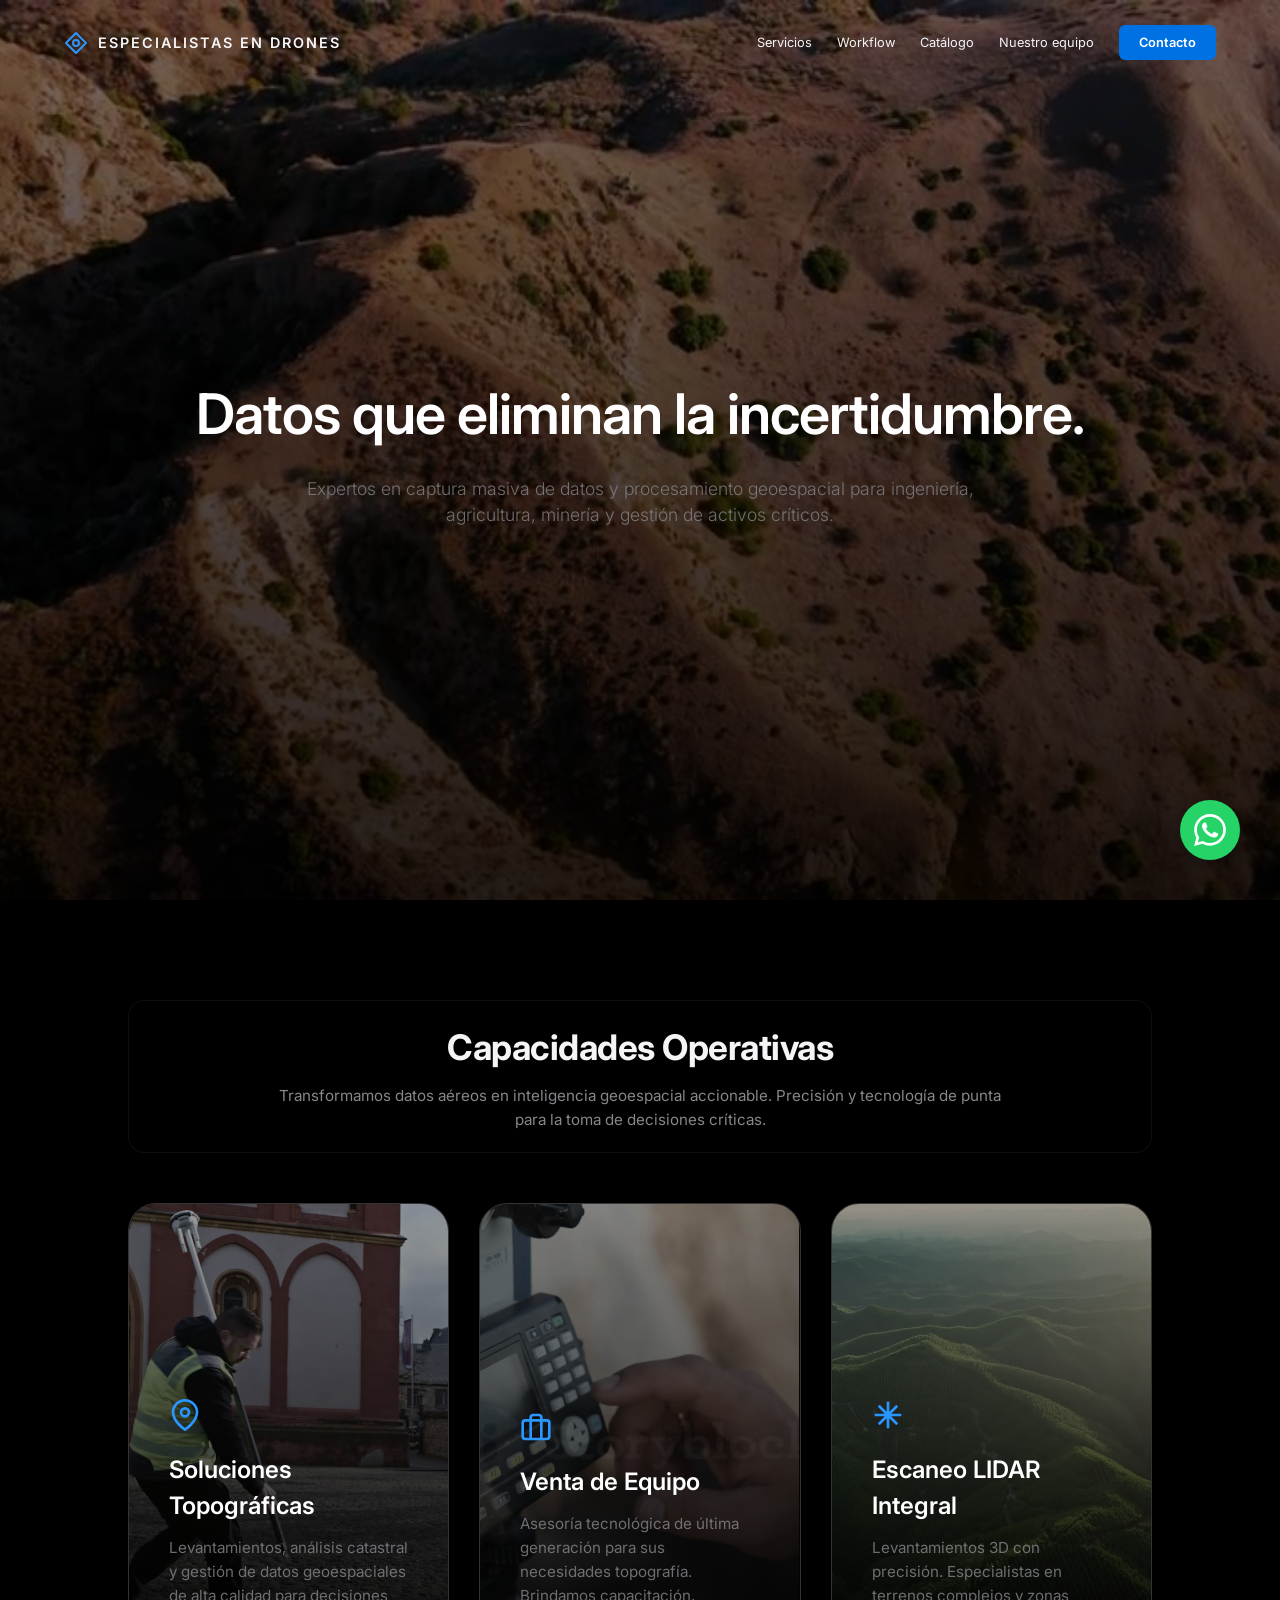
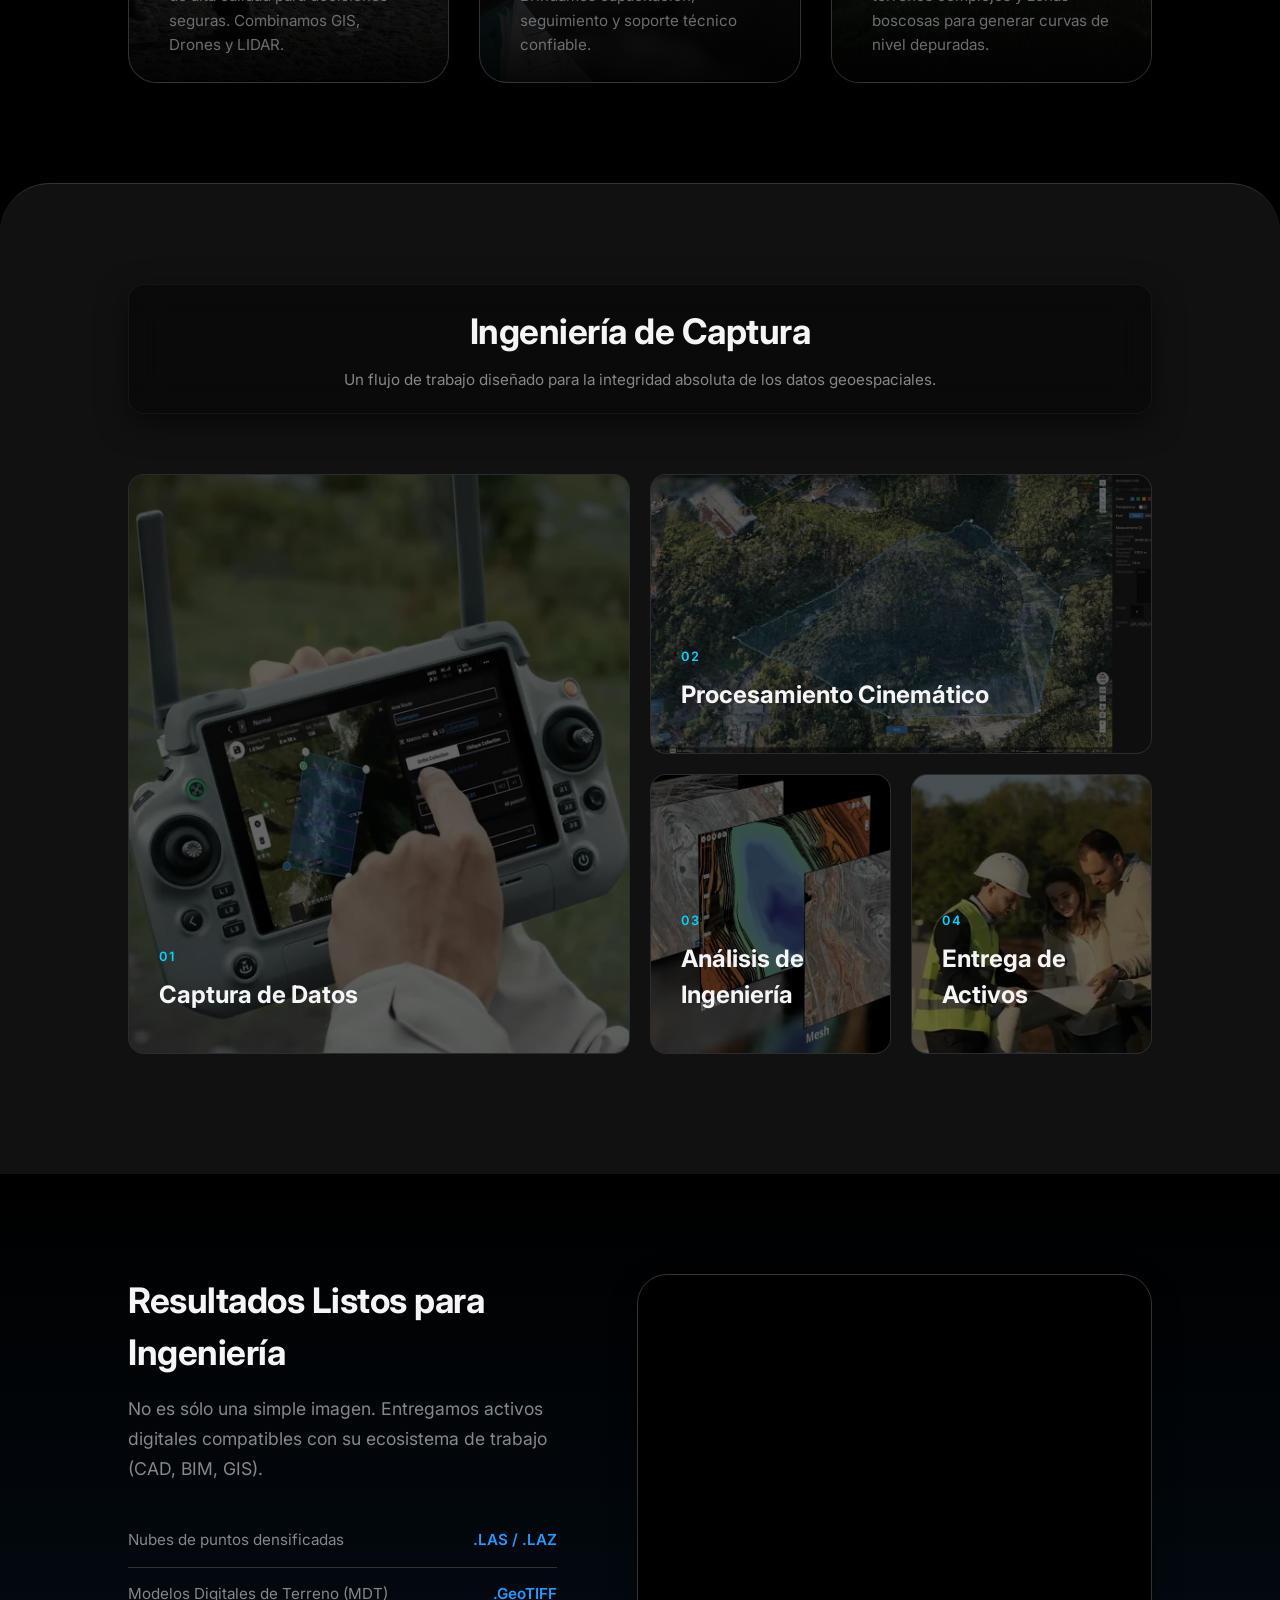
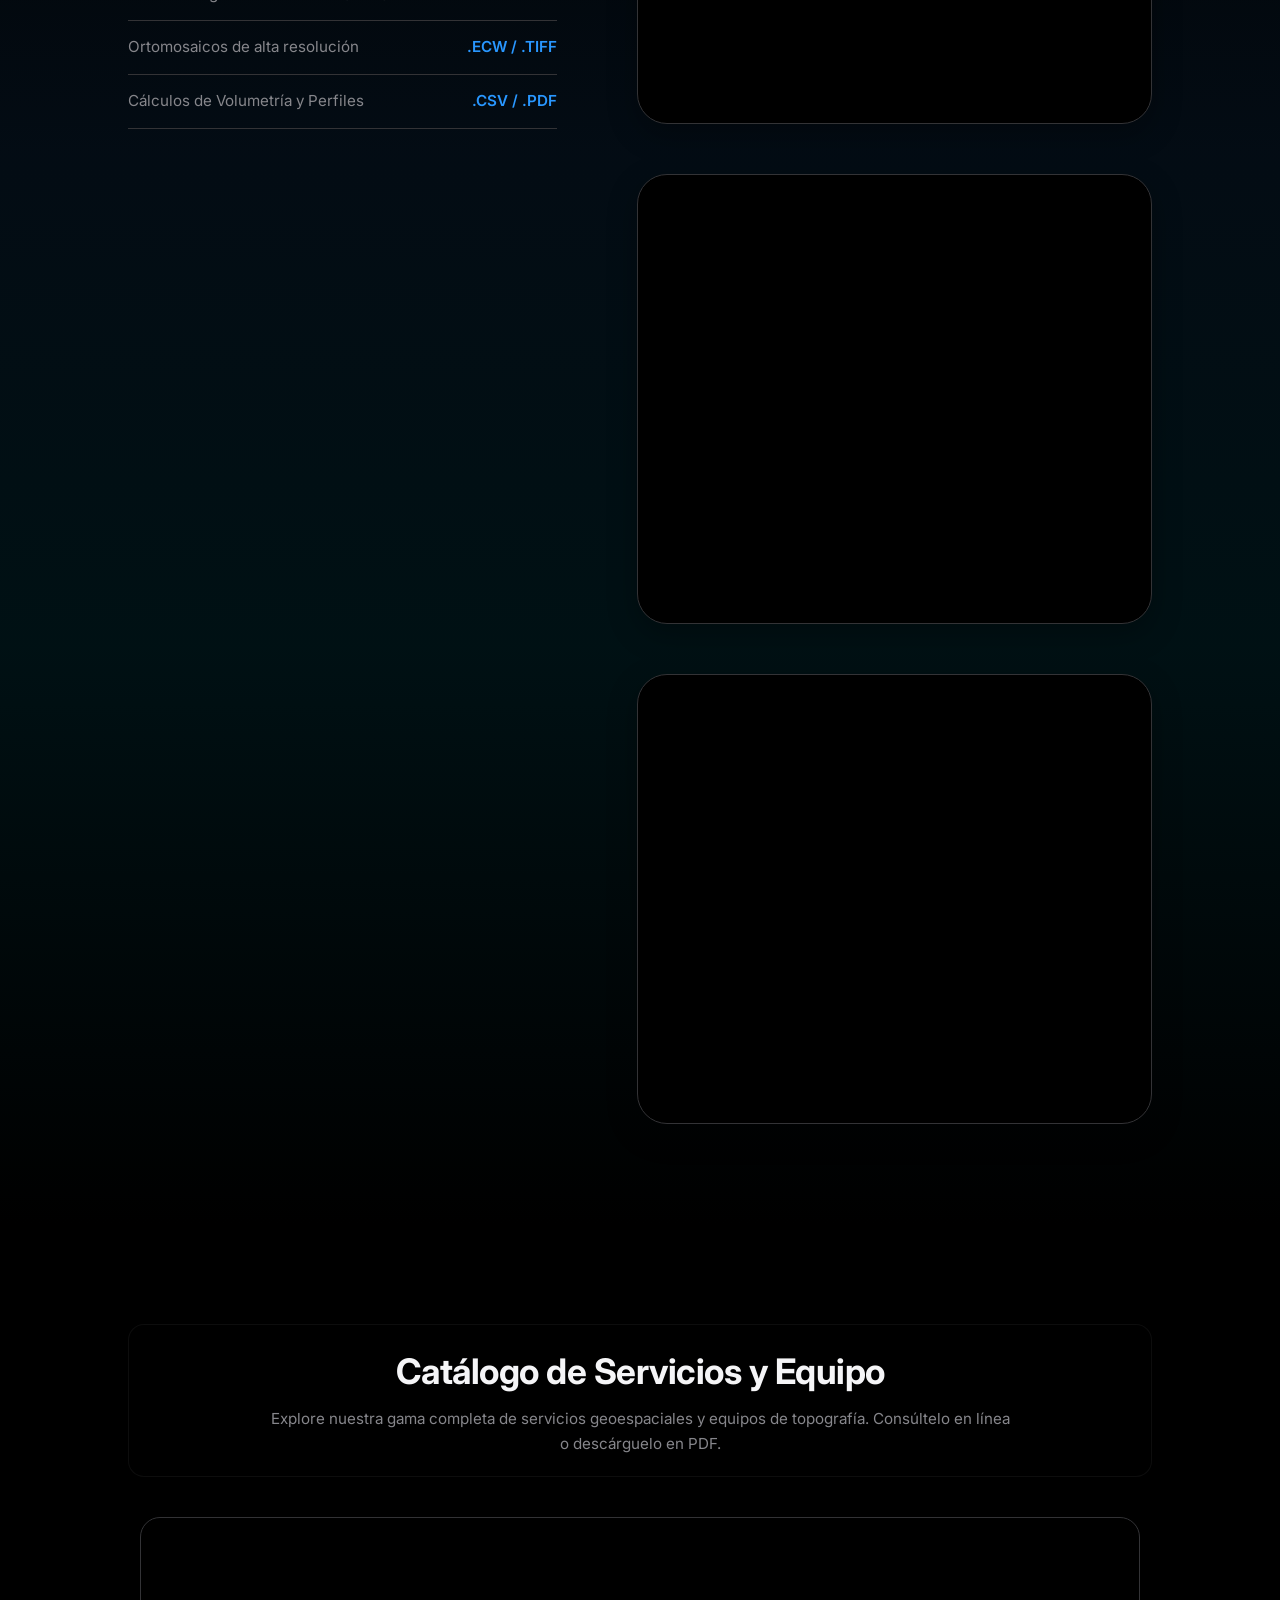
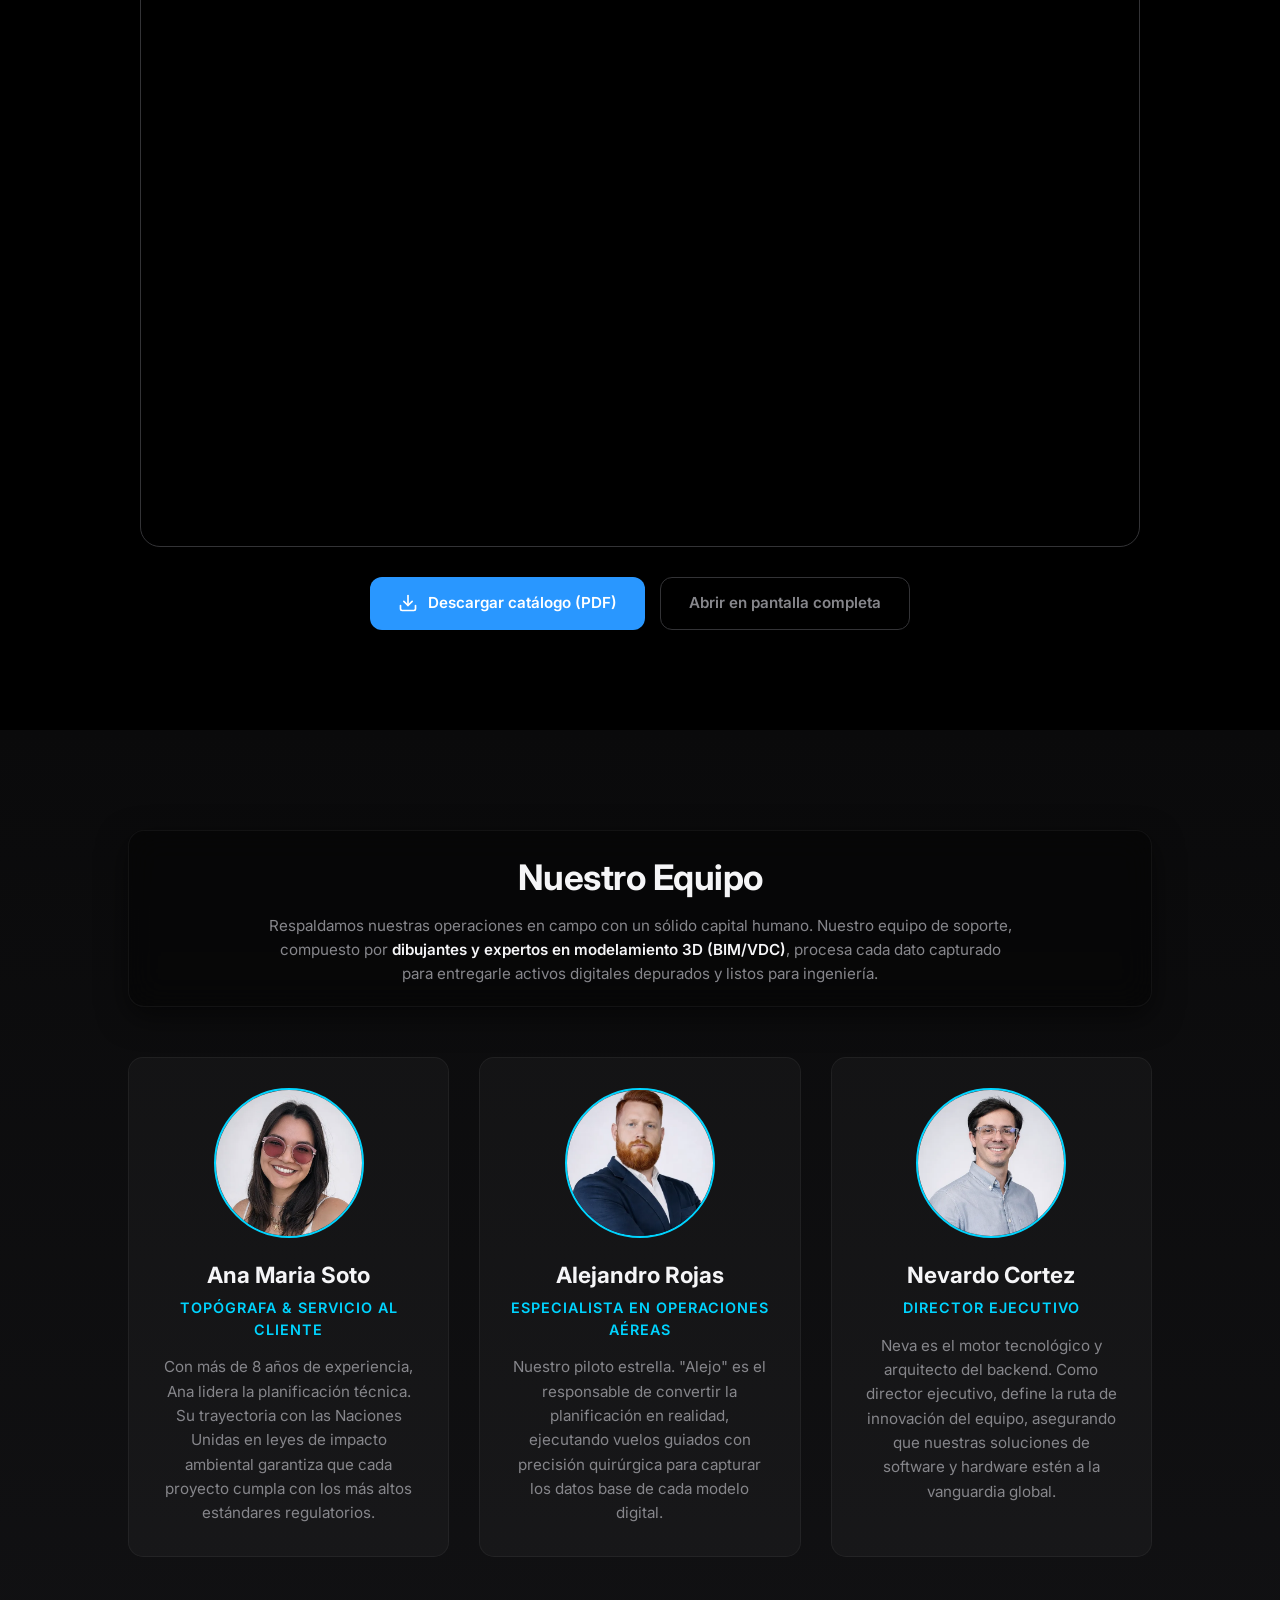
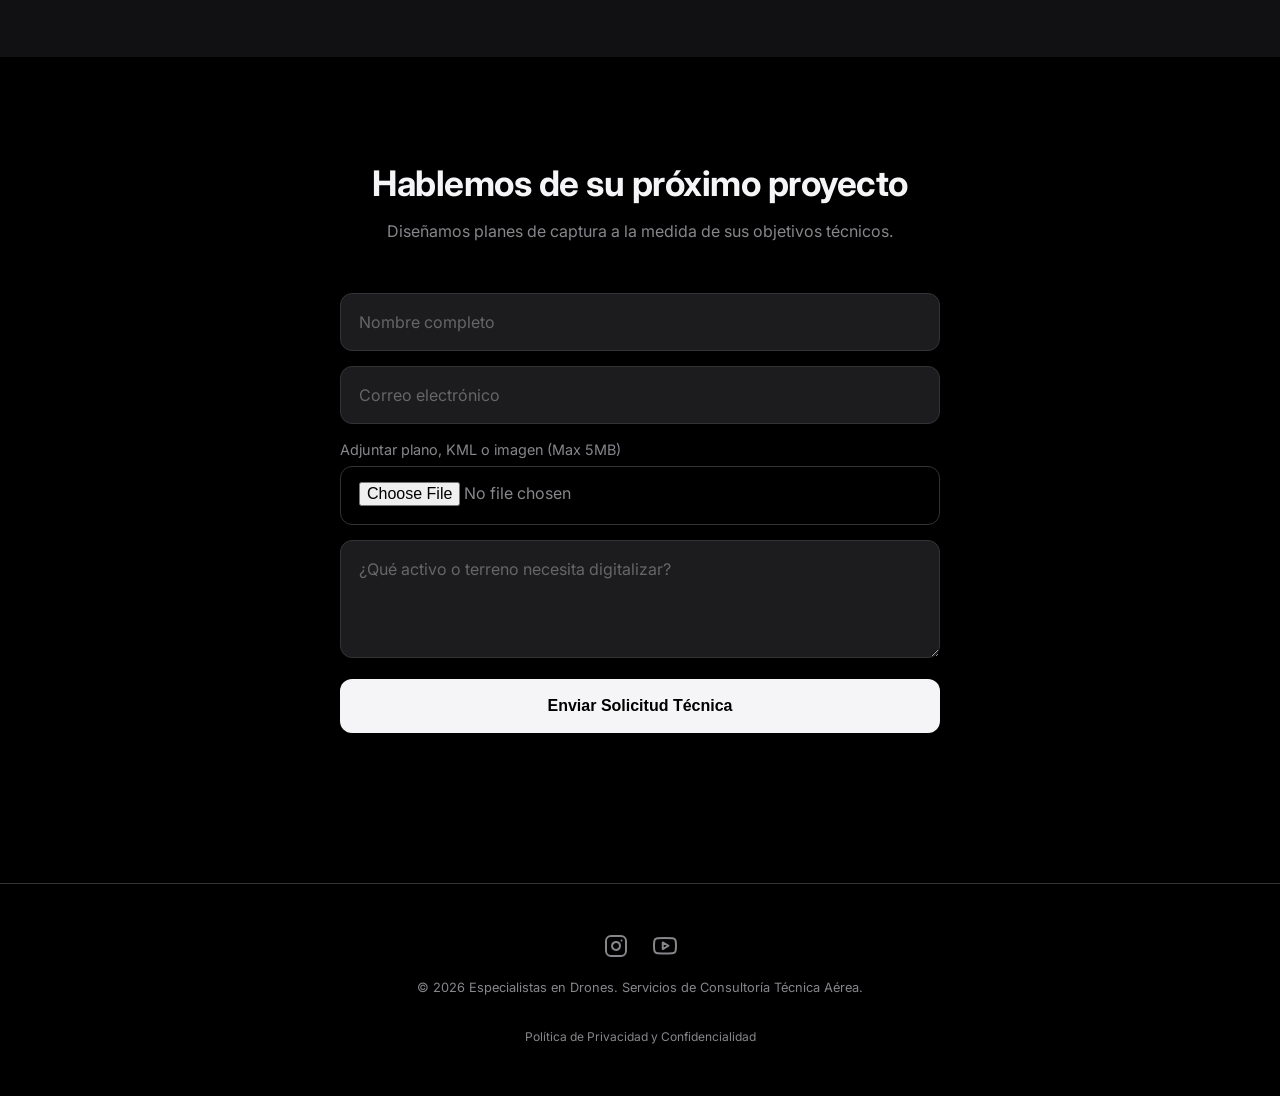
==== commit d68da028: "perf: Recompress videos and self-host hero (audit phase 2) Recompress the three pilar background vid" ====
--- a/index.html
+++ b/index.html
@@ -84,8 +84,8 @@
 
     <main>
         <header id="inicio" class="hero">
-            <video autoplay loop muted playsinline class="hero-video">
-                <source src="https://i.imgur.com/bRn9FAi.mp4" type="video/mp4">
+            <video autoplay loop muted playsinline class="hero-video" poster="media/video/posters/hero.jpg">
+                <source src="media/video/hero-drone-flight.mp4" type="video/mp4">
                 Tu navegador no soporta videos HTML5.
             </video>
             <div class="hero-overlay"></div>
@@ -103,7 +103,7 @@
             </div>
             
             <div class="pilar-item reveal delay-1">
-                <video loop muted playsinline class="pilar-video-bg">
+                <video loop muted playsinline class="pilar-video-bg" poster="media/video/posters/soluciones-topograficas.jpg" preload="none">
                     <source src="media/video/soluciones-topograficas.mp4" type="video/mp4">
                 </video>
                 <div class="pilar-content">
@@ -116,7 +116,7 @@
             </div>
 
             <div class="pilar-item reveal delay-2">
-                <video loop muted playsinline class="pilar-video-bg">
+                <video loop muted playsinline class="pilar-video-bg" poster="media/video/posters/equipos-topograficos.jpg" preload="none">
                     <source src="media/video/equipos-topograficos.mp4" type="video/mp4">
                 </video>
                 <div class="pilar-content">
@@ -129,7 +129,7 @@
             </div>
 
             <div class="pilar-item reveal delay-3">
-                <video loop muted playsinline class="pilar-video-bg">
+                <video loop muted playsinline class="pilar-video-bg" poster="media/video/posters/escaneo-lidar.jpg" preload="none">
                     <source src="media/video/escaneo-lidar.mp4" type="video/mp4">
                 </video>
                 <div class="pilar-content">
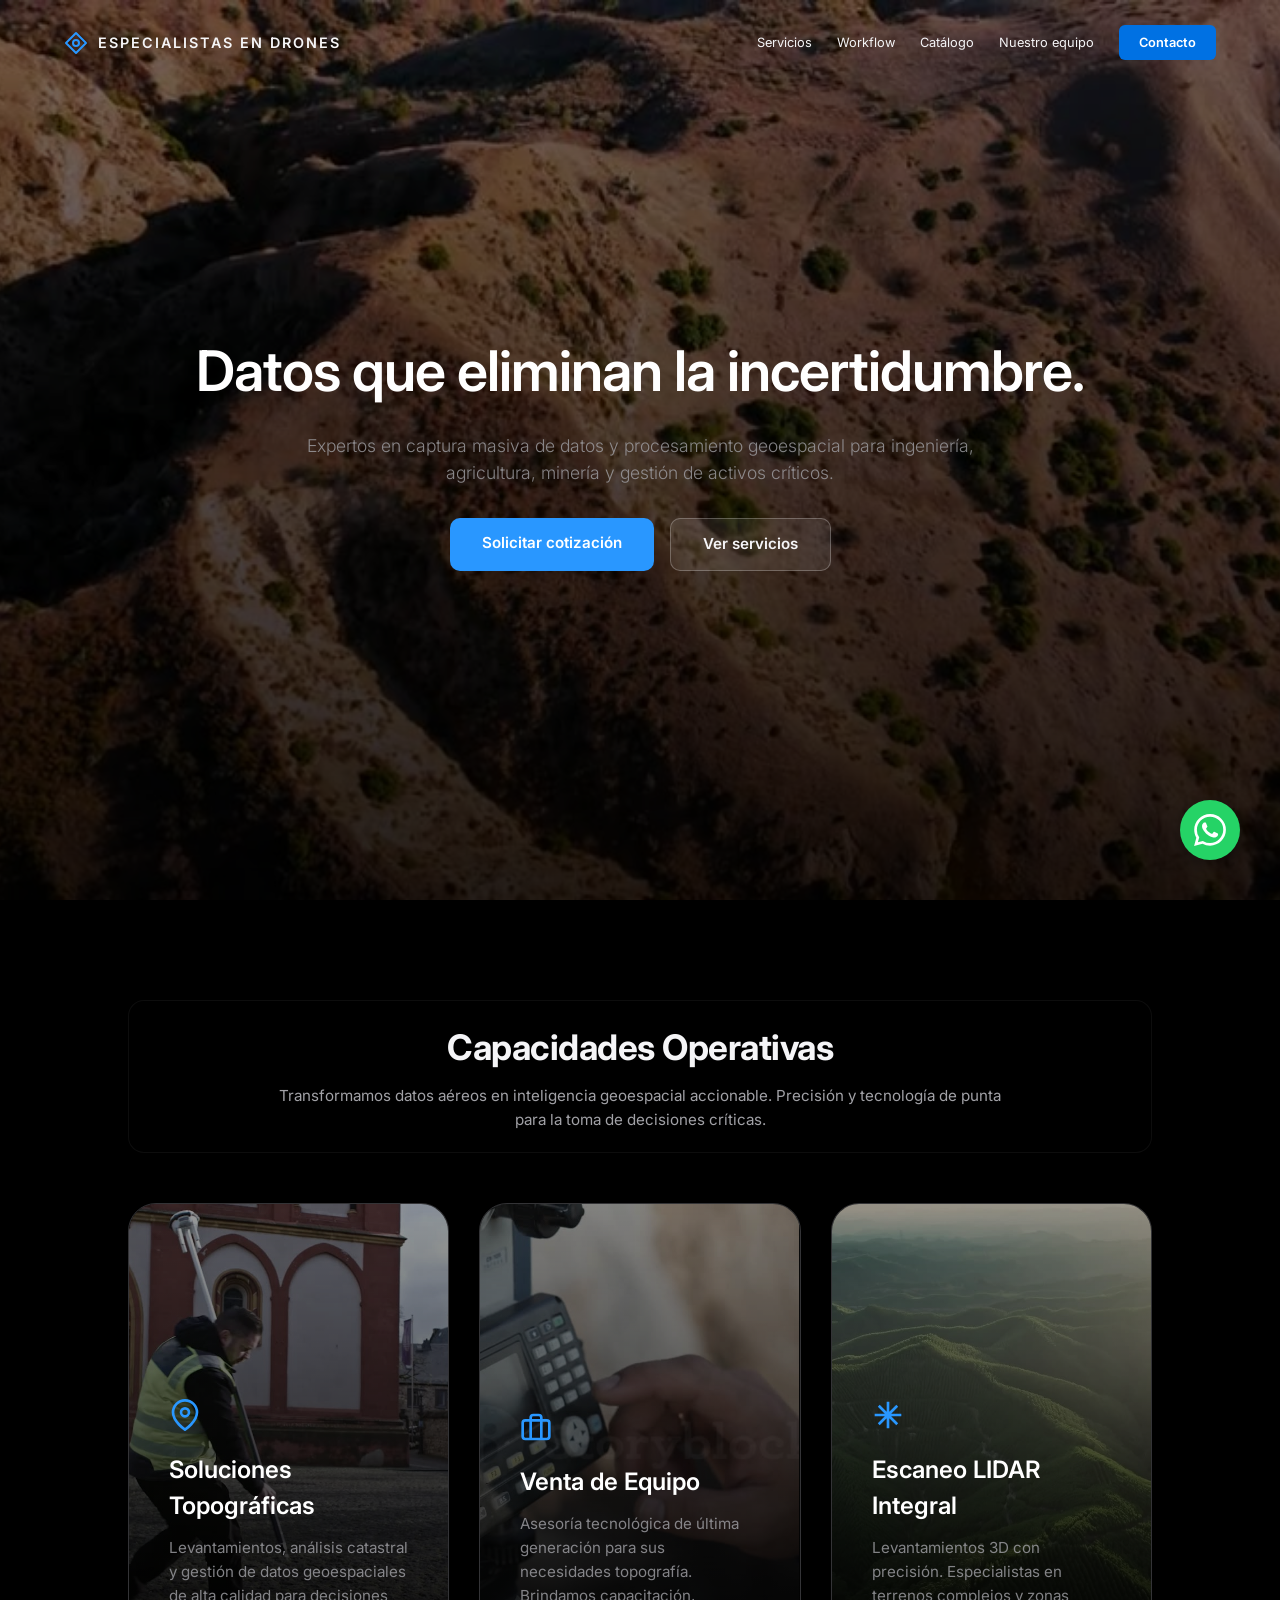
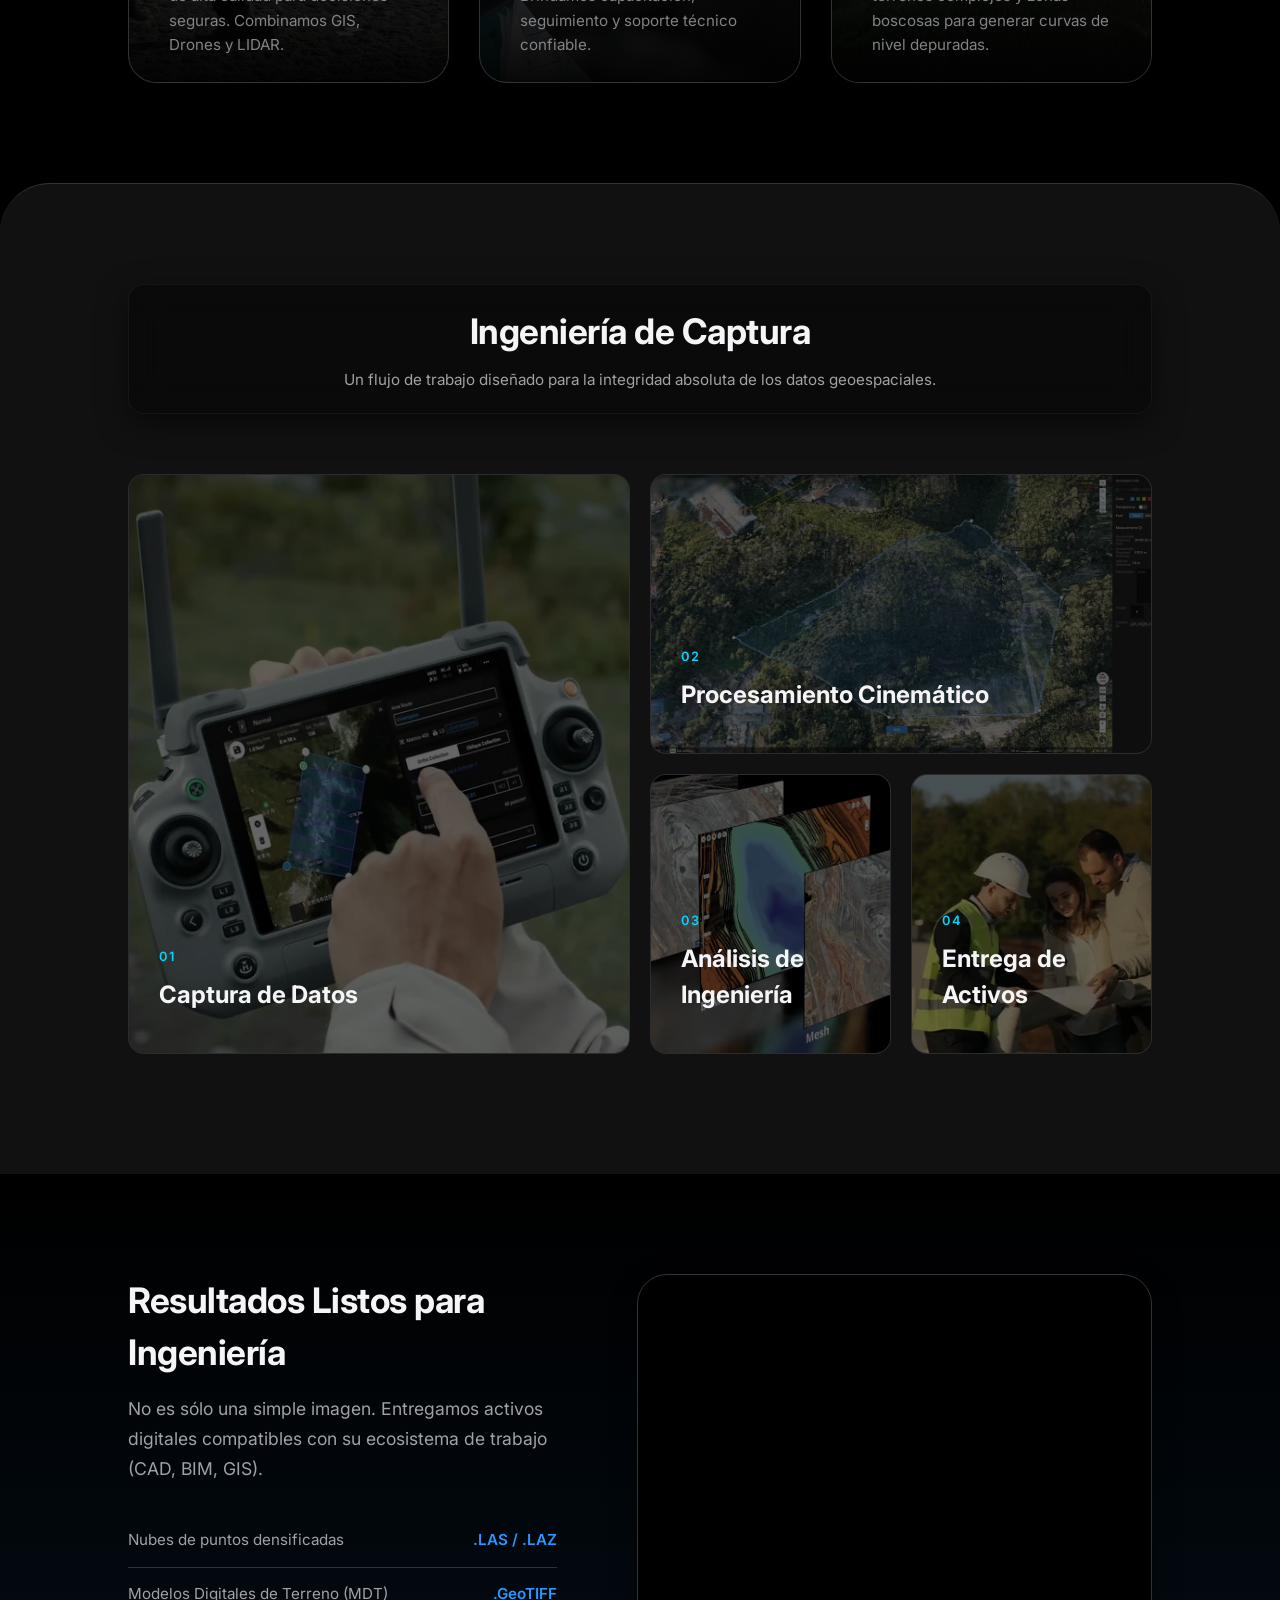
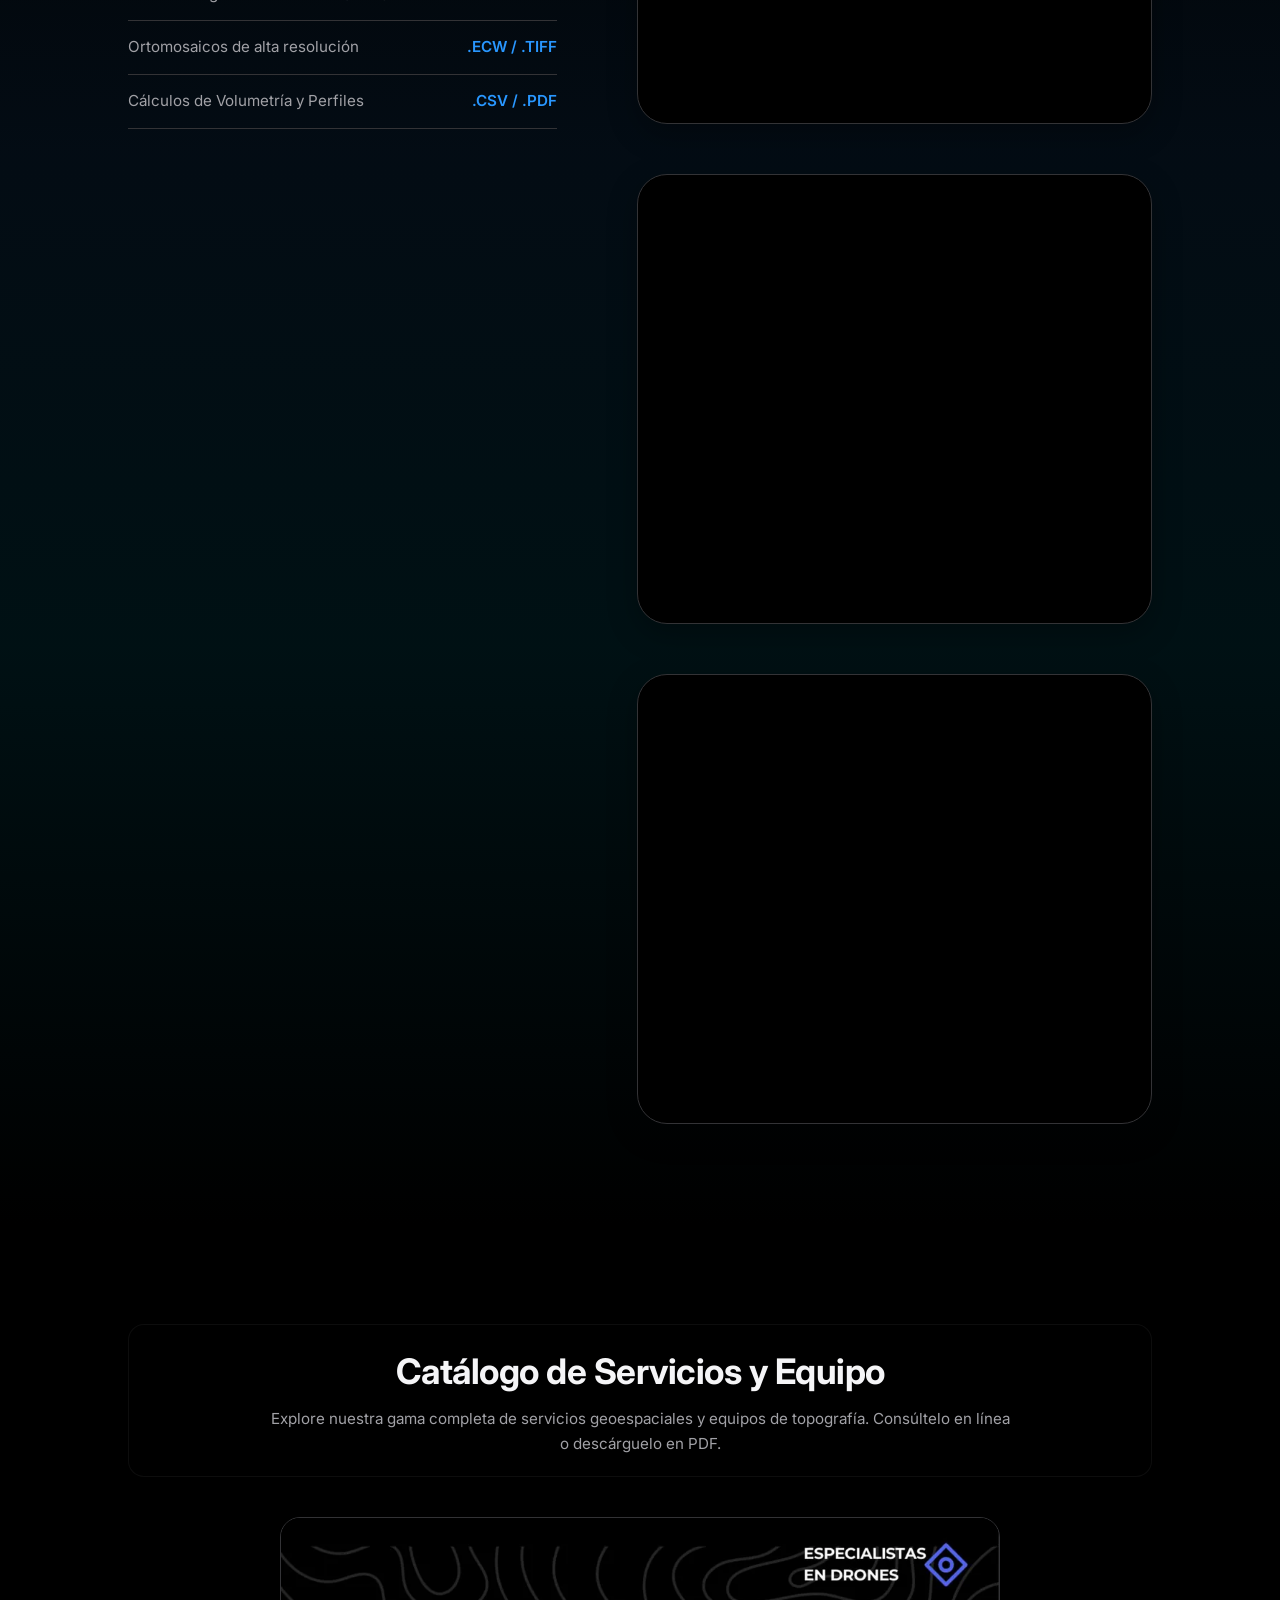
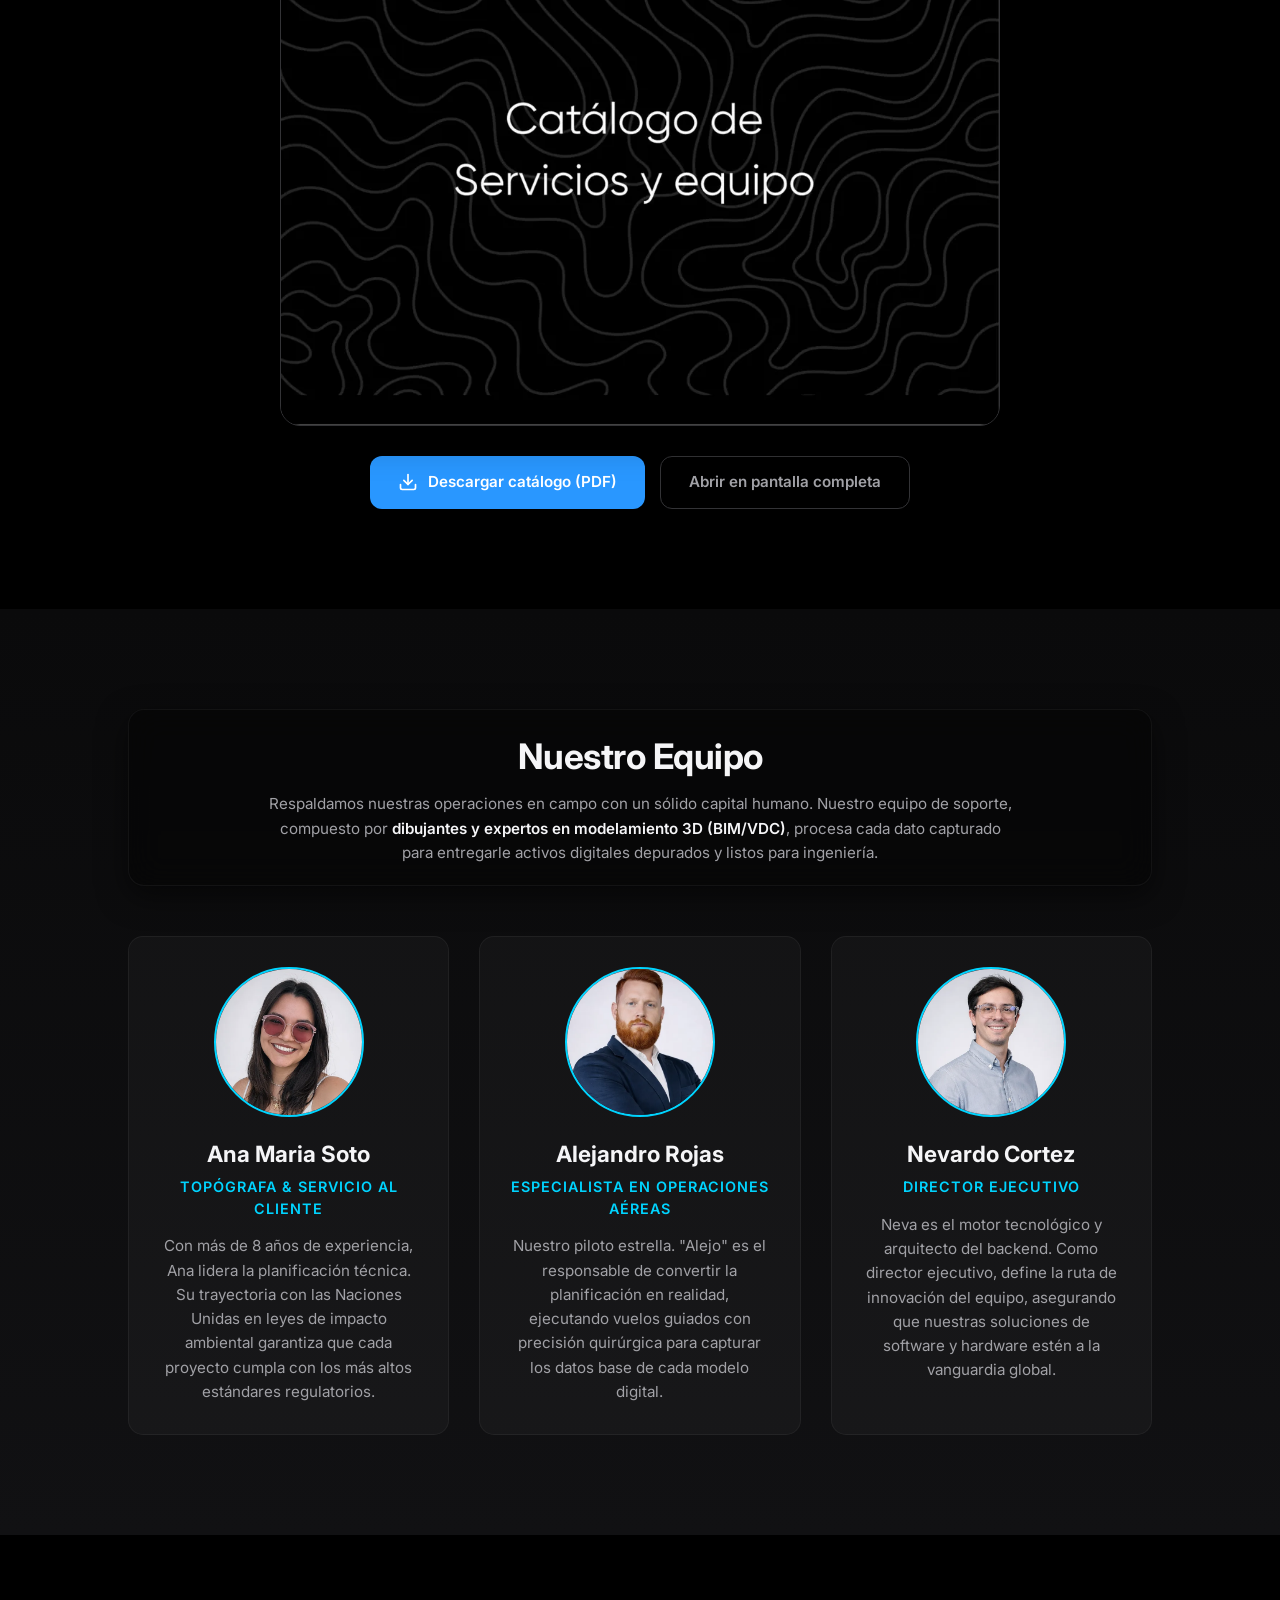
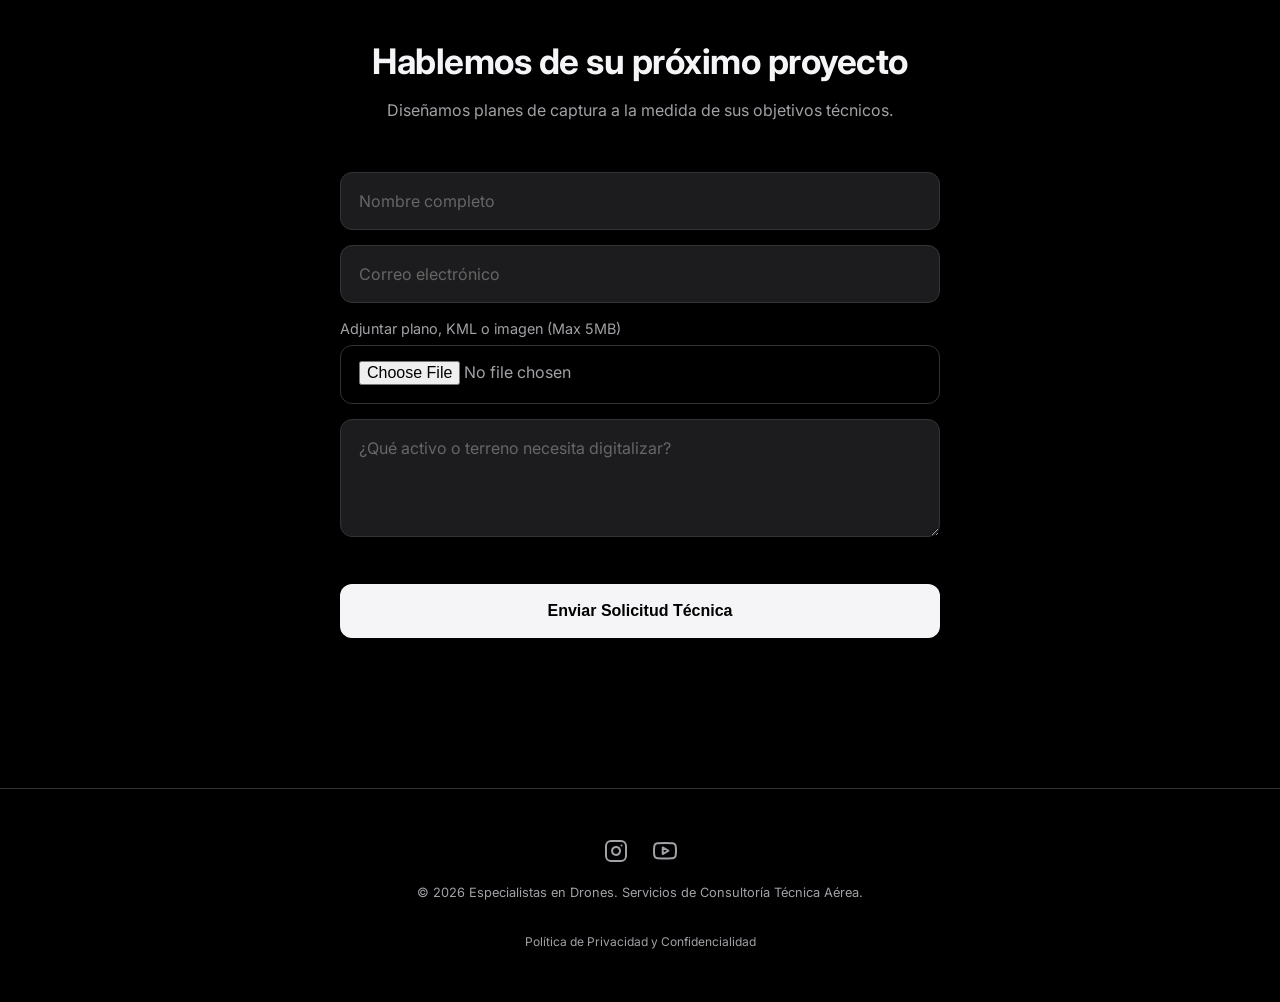
==== commit a2b60d68: "feat: Improve UX, accessibility, SEO, and rework catalog viewer Add skip-link, nav/WhatsApp aria-lab" ====
--- a/index.html
+++ b/index.html
@@ -10,27 +10,43 @@
     <meta name="author" content="Especialistas en Drones">
 
     <meta property="og:type" content="website">
+    <meta property="og:site_name" content="Especialistas en Drones">
+    <meta property="og:locale" content="es_CR">
     <meta property="og:url" content="https://www.especialistasendrones.com/">
     <meta property="og:title" content="Inteligencia Aérea y Especialistas en Drones">
     <meta property="og:description" content="Datos que eliminan la incertidumbre. Captura masiva de datos con drones para proyectos de alta precisión.">
     <meta property="og:image" content="https://www.especialistasendrones.com/media/images/preview.jpg">
+    <meta property="og:image:width" content="1193">
+    <meta property="og:image:height" content="630">
+    <meta property="og:image:alt" content="Especialistas en Drones — inteligencia aérea y geoespacial">
+
+    <meta name="twitter:card" content="summary_large_image">
+    <meta name="twitter:title" content="Inteligencia Aérea y Especialistas en Drones">
+    <meta name="twitter:description" content="Datos que eliminan la incertidumbre. Captura masiva de datos con drones para proyectos de alta precisión.">
+    <meta name="twitter:image" content="https://www.especialistasendrones.com/media/images/preview.jpg">
 
     <link rel="canonical" href="https://www.especialistasendrones.com/">
+    <link rel="alternate" hreflang="es-cr" href="https://www.especialistasendrones.com/">
+    <link rel="alternate" hreflang="x-default" href="https://www.especialistasendrones.com/">
     <meta name="theme-color" content="#000000">
 
-    <!-- Preconnect a orígenes de terceros para acelerar la primera conexión (fuentes, analytics) -->
+    <!-- Preconnect a orígenes de terceros para acelerar la primera conexión (fuentes, analytics, modelos 3D) -->
     <link rel="preconnect" href="https://fonts.googleapis.com">
     <link rel="preconnect" href="https://fonts.gstatic.com" crossorigin>
     <link rel="preconnect" href="https://www.googletagmanager.com">
+    <link rel="preconnect" href="https://arcg.is">
+
+    <!-- Preload del poster del hero: es el elemento LCP (se ve antes de que arranque el video). -->
+    <link rel="preload" as="image" href="media/video/posters/hero.jpg" fetchpriority="high">
 
     <!-- GA4: se carga aquí y se CONFIGURA una sola vez en main.js (con anonymize_ip). -->
     <script async src="https://www.googletagmanager.com/gtag/js?id=G-Q9BWERW66V"></script>
 
     <link href="https://fonts.googleapis.com/css2?family=Inter:wght@300;400;600&display=swap" rel="stylesheet">
     <link rel="icon" type="image/svg+xml" href="media/favicon.svg">
+    <link rel="apple-touch-icon" href="media/icons/apple-touch-icon.png">
     <link rel="stylesheet" href="styles.css">
     <link rel="manifest" href="manifest.json">
-    <link rel="preload" as="image" href="media/images/preview.jpg">
     
     <script src="main.js" defer></script>
 
@@ -38,20 +54,39 @@
     {
         "@context": "https://schema.org",
         "@type": "ProfessionalService",
+        "@id": "https://www.especialistasendrones.com/#business",
         "name": "Especialistas en Drones",
+        "description": "Captura masiva de datos y procesamiento geoespacial con drones: topografía, fotogrametría, LiDAR e inspección industrial en Costa Rica.",
         "image": "https://www.especialistasendrones.com/media/images/preview.jpg",
         "url": "https://www.especialistasendrones.com",
         "telephone": "+50662885132",
+        "priceRange": "$$",
         "address": {
             "@type": "PostalAddress",
             "addressCountry": "CR"
         },
-        "serviceType": ["Topografía", "Fotogrametría", "LiDAR", "Inspección Industrial"]
+        "areaServed": {
+            "@type": "Country",
+            "name": "Costa Rica"
+        },
+        "serviceType": ["Topografía", "Fotogrametría", "LiDAR", "Inspección Industrial"],
+        "sameAs": [
+            "https://instagram.com/especialistasendrones",
+            "https://www.youtube.com/channel/UC5RbI-hhkYxQgb4f0DH-O3A"
+        ],
+        "contactPoint": {
+            "@type": "ContactPoint",
+            "telephone": "+50662885132",
+            "contactType": "customer service",
+            "availableLanguage": ["Spanish"]
+        }
     }
     </script>
 
 </head>
 <body>
+
+    <a href="#main" class="skip-link">Saltar al contenido</a>
 
     <div id="scroll-progress"></div>
 
@@ -62,7 +97,7 @@
         </svg>
     </div>
 
-    <nav>
+    <nav aria-label="Navegación principal">
         <a href="#inicio" class="logo">
             <svg viewBox="0 0 24 24" width="24" height="24" fill="none" stroke="currentColor" stroke-width="2" stroke-linecap="round" stroke-linejoin="round">
                 <polygon points="12 2 2 12 12 22 22 12 12 2"></polygon>
@@ -82,9 +117,9 @@
         </div>
     </nav>
 
-    <main>
+    <main id="main">
         <header id="inicio" class="hero">
-            <video autoplay loop muted playsinline class="hero-video" poster="media/video/posters/hero.jpg">
+            <video autoplay loop muted playsinline class="hero-video" poster="media/video/posters/hero.jpg" preload="metadata">
                 <source src="media/video/hero-drone-flight.mp4" type="video/mp4">
                 Tu navegador no soporta videos HTML5.
             </video>
@@ -92,6 +127,10 @@
             <div class="hero-content">
                 <h1>Datos que eliminan la incertidumbre.</h1>
                 <p>Expertos en captura masiva de datos y procesamiento geoespacial para ingeniería, agricultura, minería y gestión de activos críticos.</p>
+                <div class="hero-actions">
+                    <a href="#contacto" class="hero-cta hero-cta-primary">Solicitar cotización</a>
+                    <a href="#servicios" class="hero-cta hero-cta-secondary">Ver servicios</a>
+                </div>
             </div>
         </header>
 
@@ -151,7 +190,7 @@
 
             <div class="bento-grid">
                 <div class="bento-item step-captura reveal">
-                    <div class="bento-bg" style="background-image: url('media/images/workflow-1.webp');"></div>
+                    <div class="bento-bg"></div>
                     <div class="bento-content">
                         <span class="step-num">01</span>
                         <h3>Captura de Datos</h3>
@@ -162,7 +201,7 @@
                 </div>
 
                 <div class="bento-item step-proceso reveal delay-1">
-                    <div class="bento-bg" style="background-image: url('media/images/workflow-2.webp');"></div>
+                    <div class="bento-bg"></div>
                     <div class="bento-content">
                         <span class="step-num">02</span>
                         <h3>Procesamiento Cinemático</h3>
@@ -173,7 +212,7 @@
                 </div>
 
                 <div class="bento-item step-analisis reveal delay-2">
-                    <div class="bento-bg" style="background-image: url('media/images/workflow-3.webp');"></div>
+                    <div class="bento-bg"></div>
                     <div class="bento-content">
                         <span class="step-num">03</span>
                         <h3>Análisis de Ingeniería</h3>
@@ -184,7 +223,7 @@
                 </div>
 
                 <div class="bento-item step-entrega reveal delay-3">
-                    <div class="bento-bg" style="background-image: url('media/images/workflow-4.webp');"></div>
+                    <div class="bento-bg"></div>
                     <div class="bento-content">
                         <span class="step-num">04</span>
                         <h3>Entrega de Activos</h3>
@@ -215,8 +254,7 @@
                         data-src="https://arcg.is/0OzL5L0"
                         frameborder="0" 
                         allowfullscreen 
-                        allow="xr-spatial-tracking"
-                        sandbox="allow-scripts allow-same-origin allow-popups">
+                        allow="xr-spatial-tracking">
                     </iframe>
                 </div>
                 <div class="mesh-container">
@@ -225,8 +263,7 @@
                         data-src="https://arcg.is/0bmKqe4"
                         frameborder="0" 
                         allowfullscreen 
-                        allow="xr-spatial-tracking"
-                        sandbox="allow-scripts allow-same-origin allow-popups">
+                        allow="xr-spatial-tracking">
                     </iframe>
                 </div>
                 <div class="mesh-container">
@@ -235,8 +272,7 @@
                         data-src="https://arcg.is/1DL88L1"
                         frameborder="0" 
                         allowfullscreen 
-                        allow="xr-spatial-tracking"
-                        sandbox="allow-scripts allow-same-origin allow-popups">
+                        allow="xr-spatial-tracking">
                     </iframe>
                 </div>
             </div>
@@ -249,13 +285,15 @@
             </div>
 
             <div class="catalogo-wrapper reveal">
-                <div class="catalogo-viewer">
-                    <iframe
-                        src="media/catalogo/catalogo.pdf#toolbar=1&view=FitH"
-                        title="Catálogo de Servicios y Equipo — Especialistas en Drones"
-                        loading="lazy">
-                    </iframe>
-                </div>
+                <!-- Portada clickeable en vez de iframe: los navegadores móviles no
+                     renderizan PDF inline; una imagen + botón funciona en todos lados. -->
+                <a href="media/catalogo/catalogo.pdf" target="_blank" rel="noopener" class="catalogo-cover" aria-label="Abrir el catálogo completo en PDF">
+                    <img src="media/catalogo/catalogo-portada.webp" alt="Portada del catálogo de servicios y equipo de Especialistas en Drones" width="1000" height="706" loading="lazy" decoding="async">
+                    <span class="catalogo-cover-overlay">
+                        <svg viewBox="0 0 24 24" width="28" height="28" fill="none" stroke="currentColor" stroke-width="2" stroke-linecap="round" stroke-linejoin="round"><path d="M14 2H6a2 2 0 0 0-2 2v16a2 2 0 0 0 2 2h12a2 2 0 0 0 2-2V8z"></path><polyline points="14 2 14 8 20 8"></polyline></svg>
+                        Ver catálogo completo (22 páginas)
+                    </span>
+                </a>
                 <div class="catalogo-actions">
                     <a href="media/catalogo/catalogo.pdf" target="_blank" rel="noopener" class="btn-catalogo btn-catalogo-primary">
                         <svg viewBox="0 0 24 24" width="20" height="20" fill="none" stroke="currentColor" stroke-width="2" stroke-linecap="round" stroke-linejoin="round"><path d="M21 15v4a2 2 0 0 1-2 2H5a2 2 0 0 1-2-2v-4"></path><polyline points="7 10 12 15 17 10"></polyline><line x1="12" y1="15" x2="12" y2="3"></line></svg>
@@ -277,7 +315,7 @@
             <div class="team-grid">
                 <div class="team-card reveal delay-1">
                     <div class="member-img-container">
-                        <img src="media/images/team/Ana.webp" alt="Ana Maria Soto" class="member-img" width="508" height="640" loading="lazy">
+                        <img src="media/images/team/Ana.webp" alt="Ana Maria Soto" class="member-img" width="508" height="640" loading="lazy" decoding="async">
                     </div>
                     <div class="member-info">
                         <h3>Ana Maria Soto</h3>
@@ -288,7 +326,7 @@
 
                 <div class="team-card reveal delay-2">
                     <div class="member-img-container">
-                        <img src="media/images/team/Alejo.webp" alt="Alejandro Rojas" class="member-img" width="506" height="640" loading="lazy">
+                        <img src="media/images/team/Alejo.webp" alt="Alejandro Rojas" class="member-img" width="506" height="640" loading="lazy" decoding="async">
                     </div>
                     <div class="member-info">
                         <h3>Alejandro Rojas</h3>
@@ -298,10 +336,10 @@
                 </div>
 
                 <div class="team-card reveal delay-3">
+                    <div class="member-img-container">
+                        <img src="media/images/team/Neva.webp" alt="Nevardo Cortez" class="member-img" width="508" height="640" loading="lazy" decoding="async">
+                    </div>
                     <div class="member-info">
-                        <div class="member-img-container">
-                            <img src="media/images/team/Neva.webp" alt="Nevardo Cortez" class="member-img" width="508" height="640" loading="lazy">
-                        </div>
                         <h3>Nevardo Cortez</h3>
                         <span class="role">Director Ejecutivo</span>
                         <p>Neva es el motor tecnológico y arquitecto del backend. Como director ejecutivo, define la ruta de innovación del equipo, asegurando que nuestras soluciones de software y hardware estén a la vanguardia global.</p>
@@ -326,6 +364,7 @@
 
                     <label for="mensaje" class="sr-only">¿Qué activo o terreno necesita digitalizar?</label>
                     <textarea rows="4" id="mensaje" placeholder="¿Qué activo o terreno necesita digitalizar?" required></textarea>
+                    <p id="form-status" class="form-status" role="status" aria-live="polite"></p>
                     <button type="submit" id="btn-submit" class="btn-submit"><span id="btn-text">Enviar Solicitud Técnica</span></button>
                 </form>
             </div>
@@ -343,13 +382,13 @@
         </div>
         <p>&copy; 2026 Especialistas en Drones. Servicios de Consultoría Técnica Aérea.</p>
 
-        <p style="margin-top: 10px;">
-            <a href="privacidad.html" style="color: var(--text-muted); text-decoration: none; font-size: 0.75rem; transition: color 0.3s;">
+        <p class="footer-legal">
+            <a href="privacidad.html" class="footer-legal-link">
                 Política de Privacidad y Confidencialidad
             </a>
         </p>
         
-        <a href="https://wa.me/50662885132?text=Hola,%20me%20gustaría%20solicitar%20información." class="whatsapp-float" target="_blank" rel="noopener noreferrer">
+        <a href="https://wa.me/50662885132?text=Hola,%20me%20gustaría%20solicitar%20información." class="whatsapp-float" target="_blank" rel="noopener noreferrer" aria-label="Escríbenos por WhatsApp">
             <svg viewBox="0 0 24 24" width="32" height="32" fill="white"><path d="M17.472 14.382c-.297-.149-1.758-.867-2.03-.967-.273-.099-.471-.148-.67.15-.197.297-.767.966-.94 1.164-.173.199-.347.223-.644.075-.297-.15-1.255-.463-2.39-1.475-.883-.788-1.48-1.761-1.653-2.059-.173-.297-.018-.458.13-.606.134-.133.298-.347.446-.52.149-.174.198-.298.298-.497.099-.198.05-.371-.025-.52-.075-.149-.669-1.612-.916-2.207-.242-.579-.487-.5-.669-.51a12.8 12.8 0 0 0-.57-.01c-.198 0-.52.074-.792.372-.272.297-1.04 1.016-1.04 2.479 0 1.462 1.065 2.875 1.213 3.074.149.198 2.096 3.2 5.077 4.487.709.306 1.262.489 1.694.625.712.227 1.36.195 1.871.118.571-.085 1.758-.719 2.006-1.413.248-.694.248-1.289.173-1.413-.074-.124-.272-.198-.57-.347m-5.421 7.403h-.004a9.87 9.87 0 0 1-5.031-1.378l-.361-.214-3.741.982.998-3.648-.235-.374a9.86 9.86 0 0 1-1.51-5.26c.001-5.45 4.436-9.884 9.888-9.884 2.64 0 5.122 1.03 6.988 2.898a9.825 9.825 0 0 1 2.893 6.994c-.003 5.45-4.437 9.884-9.885 9.884m8.413-18.297A11.815 11.815 0 0 0 12.05 0C5.495 0 .16 5.335.157 11.892c0 2.096.547 4.142 1.588 5.945L.057 24l6.305-1.654a11.882 11.882 0 0 0 5.683 1.448h.005c6.554 0 11.89-5.335 11.893-11.893a11.821 11.821 0 0 0-3.48-8.413Z"/></svg>
         </a>
     </footer>
--- a/styles.css
+++ b/styles.css
@@ -7,7 +7,9 @@
     --bg-secondary: #111111;
     --bg-tertiary: #1c1c1e;
     --text-main: #f5f5f7;
-    --text-muted: #86868b;
+    /* Subido de #86868b (4.35:1, falla AA) a #a1a1a6 (~6:1 sobre negro) para
+       cumplir WCAG AA en texto de cuerpo pequeño. */
+    --text-muted: #a1a1a6;
     --accent-blue: #2997ff;
     --accent: #00d4ff; 
     --border: #333336;
@@ -63,6 +65,9 @@
 .section-header { 
     text-align: center; 
     width: 100%;
+    /* Cuando el section-header vive dentro de un grid (.pilares), debe abarcar
+       TODAS las columnas; si no, el grid lo mete en una sola celda y se descentra. */
+    grid-column: 1 / -1;
     margin: 0 auto 40px auto; 
     
     /* Magia del Sticky Scroll */
@@ -93,9 +98,9 @@
     font-weight: 600;
 }
 
-/* Regla para que el título en Servicios ocupe todo el ancho del Grid */
+/* En Servicios el header ya abarca el grid (grid-column en .section-header);
+   aquí solo ajustamos su separación de las tarjetas. */
 .pilares .section-header {
-    grid-column: 1 / -1;
     margin-bottom: 20px;
 }
 
@@ -183,12 +188,38 @@
 .hero-content h1 { font-size: clamp(2rem, 5vw, 3.5rem); font-weight: 600; margin-bottom: 20px; letter-spacing: -1px; }
 .hero-content p { font-size: 1.1rem; opacity: 0.8; max-width: 750px; font-weight: 300; margin: 0 auto; color: var(--text-muted); }
 
+/* CTAs del hero */
+.hero-actions {
+    display: flex;
+    gap: 16px;
+    justify-content: center;
+    flex-wrap: wrap;
+    margin-top: 32px;
+}
+.hero-cta {
+    display: inline-block;
+    padding: 14px 32px;
+    border-radius: 10px;
+    font-weight: 600;
+    font-size: 0.95rem;
+    text-decoration: none;
+    transition: transform 0.2s ease, background-color 0.3s ease, border-color 0.3s ease;
+}
+.hero-cta-primary { background: var(--accent-blue); color: #fff; }
+.hero-cta-primary:hover { background: #1f8ae8; transform: translateY(-2px); }
+.hero-cta-secondary { background: rgba(255,255,255,0.08); color: var(--text-main); border: 1px solid rgba(255,255,255,0.25); }
+.hero-cta-secondary:hover { border-color: var(--accent-blue); transform: translateY(-2px); }
+
 /* ========================================= */
 /* SERVICIOS (PILARES)                       */
 /* ========================================= */
 .pilares {
     display: grid; 
-    grid-template-columns: repeat(auto-fit, minmax(320px, 1fr));
+    /* Siempre son 3 pilares: fijamos 3 columnas para que no quede una columna
+       huérfana en pantallas anchas (auto-fit creaba 4 y descuadraba el header).
+       NO usar max-width aquí: acotaba el .section-header interno y lo dejaba
+       más angosto que los headers de las demás secciones. */
+    grid-template-columns: repeat(3, minmax(0, 1fr));
     gap: 30px; 
     padding: 100px 10%; 
     background: var(--bg-main);
@@ -279,6 +310,12 @@
     position: absolute; top: 0; left: 0; width: 100%; height: 100%; background-size: cover; background-position: center;
     filter: brightness(0.4) saturate(0.8); transition: transform 0.6s ease, filter 0.4s ease;
 }
+
+/* Fondos del bento por paso (movidos de estilos inline en el HTML a CSS). */
+.step-captura .bento-bg  { background-image: url('media/images/workflow-1.webp'); }
+.step-proceso .bento-bg  { background-image: url('media/images/workflow-2.webp'); }
+.step-analisis .bento-bg { background-image: url('media/images/workflow-3.webp'); }
+.step-entrega .bento-bg  { background-image: url('media/images/workflow-4.webp'); }
 
 .bento-content {
     position: relative; z-index: 2; padding: 30px; height: 100%;
@@ -339,6 +376,7 @@
 }
 
 .mesh-container {
+    position: relative; /* base para el loader ::after de "Cargando modelo 3D…" */
     background: #000; /* Fondo negro mientras carga para evitar destellos blancos */
     border-radius: 30px; 
     display: flex; 
@@ -366,18 +404,41 @@
     gap: 30px;
 }
 
-.catalogo-viewer {
+/* Portada clickeable del catálogo (reemplaza el iframe frágil). */
+.catalogo-cover {
+    position: relative;
+    display: block;
     width: 100%;
-    /* Páginas apaisadas (A4 landscape ~1.41:1); reservamos alto para evitar layout shift */
-    height: 70vh;
-    min-height: 480px;
-    background: #000;
+    max-width: 720px;
     border-radius: 20px;
     overflow: hidden;
     border: 1px solid var(--border);
     box-shadow: 0 10px 40px rgba(0,0,0,0.4);
-}
-.catalogo-viewer iframe { width: 100%; height: 100%; border: 0; display: block; }
+    transition: transform 0.3s ease, box-shadow 0.3s ease, border-color 0.3s ease;
+}
+.catalogo-cover img { width: 100%; height: auto; display: block; }
+.catalogo-cover:hover {
+    transform: translateY(-4px);
+    border-color: rgba(41, 151, 255, 0.5);
+    box-shadow: 0 20px 50px rgba(0,0,0,0.5);
+}
+.catalogo-cover-overlay {
+    position: absolute;
+    inset: 0;
+    display: flex;
+    flex-direction: column;
+    align-items: center;
+    justify-content: center;
+    gap: 10px;
+    color: #fff;
+    font-weight: 600;
+    font-size: 1rem;
+    background: rgba(0,0,0,0.35);
+    opacity: 0;
+    transition: opacity 0.3s ease;
+}
+.catalogo-cover:hover .catalogo-cover-overlay,
+.catalogo-cover:focus-visible .catalogo-cover-overlay { opacity: 1; }
 
 .catalogo-actions {
     display: flex;
@@ -450,6 +511,9 @@
 /* ========================================= */
 footer { padding: 50px 20px; border-top: 1px solid var(--border); background: var(--bg-main); display: flex; flex-direction: column; align-items: center; gap: 20px; }
 footer p { color: var(--text-muted); font-size: 0.8rem; text-align: center; }
+.footer-legal { margin-top: 10px; }
+.footer-legal-link { color: var(--text-muted); text-decoration: none; font-size: 0.75rem; transition: color 0.3s; }
+.footer-legal-link:hover { color: var(--text-main); }
 .social-links { display: flex; gap: 25px; }
 .social-links a { color: var(--text-muted); transition: color 0.3s ease, transform 0.3s ease; display: flex; }
 .social-links a:hover { color: var(--text-main); transform: scale(1.15); }
@@ -475,6 +539,9 @@
 /* Tableta y estructuras complejas */
 @media (max-width: 900px) {
     .entregables { grid-template-columns: 1fr; gap: 40px; } 
+
+    /* En tablet las 3 columnas fijas no caben: apilamos los pilares. */
+    .pilares { grid-template-columns: 1fr; }
 
     /* Apagamos el Sticky en móviles para que el texto fluya normal arriba de los iframes */
     .entregables-texto { position: relative; top: 0; }
@@ -526,11 +593,26 @@
     /* Se unificaron los paddings móviles y se eliminó la sección borrada */
     .pilares, .workflow, .entregables, .contact, .team-section, .catalogo { padding: 60px 5%; }
 
-    /* Visor de catálogo más bajo en móvil; muchos navegadores móviles no renderizan PDF inline,
-       por eso los botones de descarga/abrir son la vía principal en pantallas chicas */
-    .catalogo-viewer { height: 55vh; min-height: 340px; }
+    /* Headers de sección en móvil: más compactos y legibles.
+       Antes ocupaban demasiado alto (h2 grande + padding + caja sticky apilada). */
+    h2 { font-size: 1.5rem; }
+    .hero-content h1 { font-size: 1.9rem; }
+    .section-header {
+        /* El sticky de cada header se apilaba y comía viewport; en móvil dejamos
+           el header en flujo normal para que el contenido respire y se lea. */
+        position: relative;
+        top: 0;
+        padding: 14px 16px;
+        margin-bottom: 24px;
+        border-radius: 14px;
+    }
+    .section-header p { font-size: 0.9rem; margin-top: 8px; }
+
+    /* La portada del catálogo es una imagen responsive (height:auto), no necesita
+       ajuste de alto en móvil; solo los botones ocupan el ancho completo. */
     .catalogo-actions { width: 100%; }
     .btn-catalogo { flex: 1; justify-content: center; }
+    .catalogo-cover-overlay { opacity: 1; background: rgba(0,0,0,0.15); font-size: 0.9rem; }
     
     .pilares { grid-template-columns: 1fr; }
     .pilar-item { height: 350px; }
@@ -558,6 +640,26 @@
     border: 0;
 }
 
+/* Skip-link: oculto hasta recibir foco por teclado, entonces salta a la vista. */
+.skip-link {
+    position: absolute;
+    left: 12px;
+    top: -60px;
+    z-index: 2000;
+    background: var(--accent-blue);
+    color: #fff;
+    padding: 10px 18px;
+    border-radius: 8px;
+    text-decoration: none;
+    font-weight: 600;
+    transition: top 0.2s ease;
+}
+.skip-link:focus {
+    top: 12px;
+    outline: 2px solid #fff;
+    outline-offset: 2px;
+}
+
 /* Label + input de archivo del formulario (extraídos de estilos inline). */
 .form-file-label {
     display: block;
@@ -571,6 +673,36 @@
     color: var(--text-muted);
     padding-top: 15px;
 }
+
+/* Mensajes de estado del formulario (reemplazan alert()). */
+.form-status {
+    margin: 4px 0 0;
+    min-height: 1.2em;
+    font-size: 0.85rem;
+    text-align: center;
+}
+.form-status-error { color: #ff6b6b; }
+
+/* Vista de éxito del formulario (antes era innerHTML con estilos inline). */
+.form-success {
+    text-align: center;
+    padding: 40px 20px;
+    animation: fadeIn 0.8s ease;
+}
+.form-success-icon { margin-bottom: 20px; }
+.form-success h3 { color: var(--text-main); font-size: 1.8rem; margin-bottom: 15px; }
+.form-success p { color: var(--text-muted); line-height: 1.6; }
+.form-success-btn {
+    margin-top: 30px;
+    background: transparent;
+    border: 1px solid var(--border);
+    color: var(--text-muted);
+    padding: 10px 20px;
+    border-radius: 8px;
+    cursor: pointer;
+    transition: color 0.3s ease, border-color 0.3s ease;
+}
+.form-success-btn:hover { color: var(--text-main); border-color: var(--accent-blue); }
 
 /* Foco visible por teclado: aro azul consistente para navegación accesible. */
 a:focus-visible,
@@ -586,7 +718,6 @@
 /* Loader de los modelos 3D de ArcGIS: mientras el iframe carga, el contenedor
    muestra "Cargando modelo 3D…" en vez de un rectángulo negro que parece roto.
    El texto se oculta cuando el iframe recibe su src (clase .loaded vía JS). */
-.mesh-container { position: relative; }
 .mesh-container::after {
     content: "Cargando modelo 3D…";
     position: absolute;
